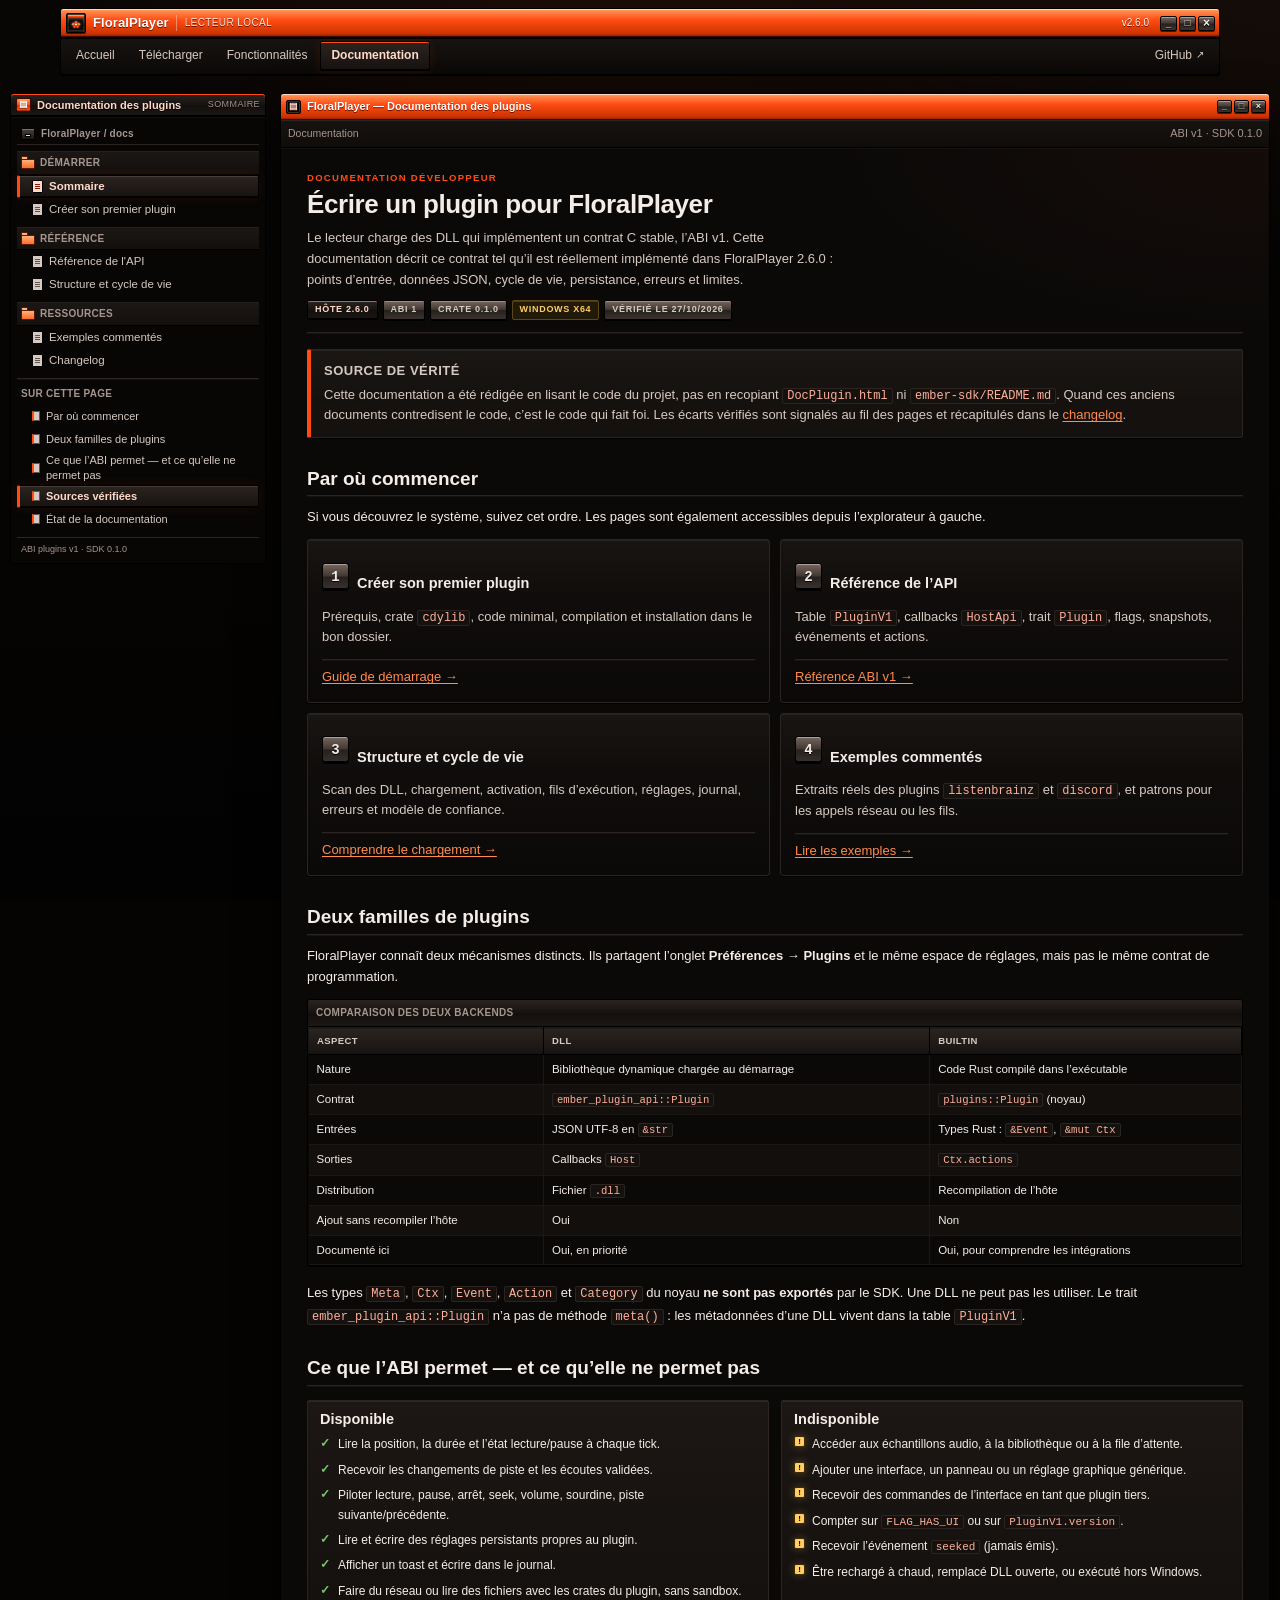
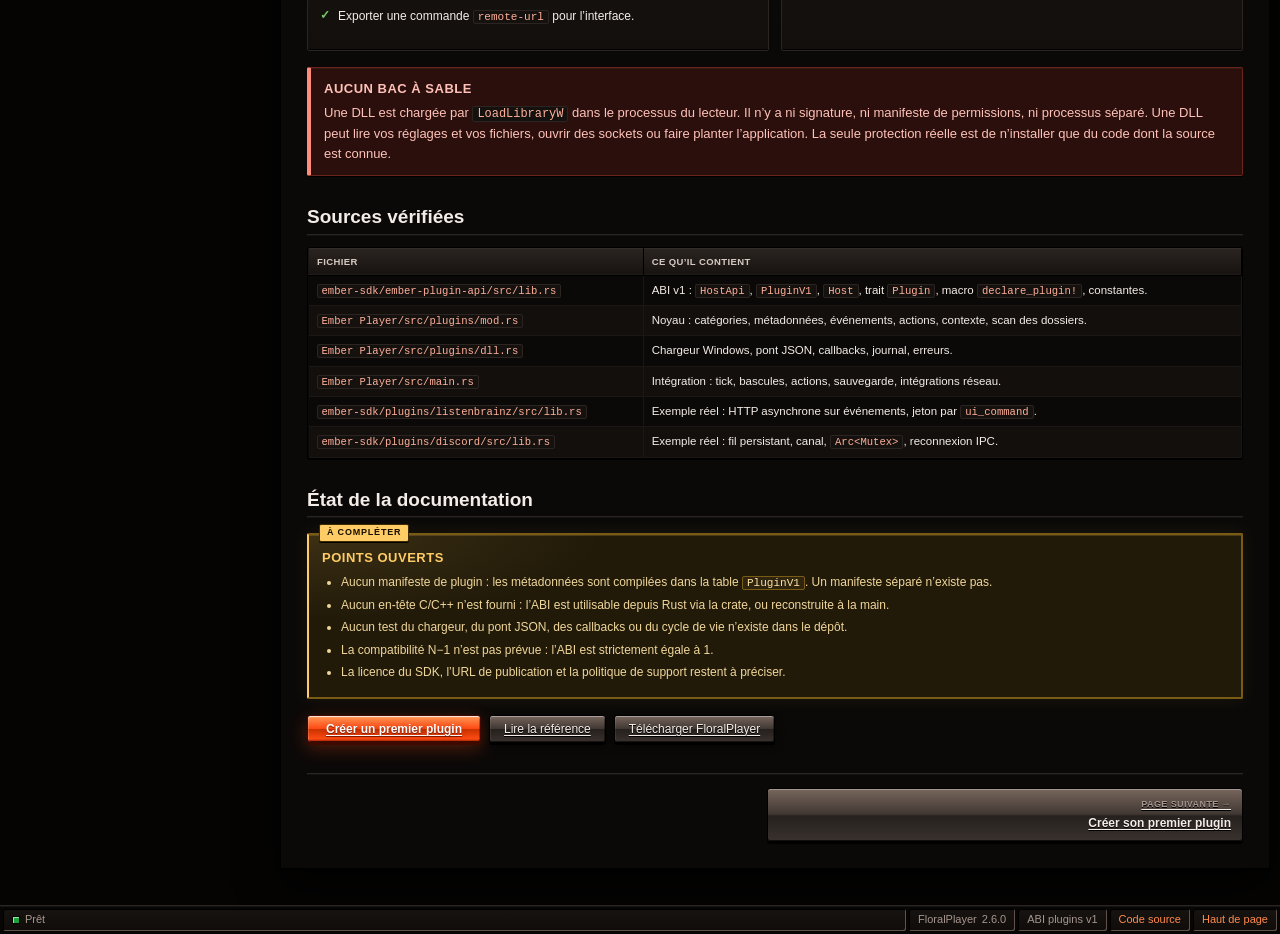
==== docs/index.html @ 8600c330 "Refonte sombre du site aux couleurs de FloralPlayer" ====
<!doctype html>
<html lang="fr">
<head>
  <meta charset="utf-8">
  <meta name="viewport" content="width=device-width, initial-scale=1">
  <title>Documentation des plugins — FloralPlayer</title>
  <meta name="description" content="Documentation du système de plugins DLL de FloralPlayer 2.6.0 : ABI v1, cycle de vie, API, installation et limites réelles.">
  <link rel="icon" href="../assets/logo.svg" type="image/svg+xml">
  <link rel="stylesheet" href="../css/style.css">
  <script src="../js/config.js" defer></script>
  <script src="../js/layout.js" defer></script>
  <script src="../js/docs.js" defer></script>
</head>
<body data-page="docs" data-doc="index">
  <a class="skip-link" href="#main">Aller au contenu</a>
  <div id="site-header"></div>

  <main id="main" class="wrap wrap--docs">
    <div class="docs-layout">
      <aside class="docs-sidebar" data-docs-sidebar>
        <noscript>
          <div class="panel">
            <h3>Sommaire</h3>
            <ul>
              <li><a href="index.html">Sommaire</a></li>
              <li><a href="getting-started.html">Créer son premier plugin</a></li>
              <li><a href="plugin-api.html">Référence de l’API</a></li>
              <li><a href="plugin-structure.html">Structure et cycle de vie</a></li>
              <li><a href="examples.html">Exemples commentés</a></li>
              <li><a href="changelog.html">Changelog</a></li>
            </ul>
          </div>
        </noscript>
      </aside>

      <article class="doc-window">
        <div class="doc-titlebar">
          <span class="doc-titlebar__icon" aria-hidden="true">▤</span>
          <span class="doc-titlebar__text">FloralPlayer — Documentation des plugins</span>
          <span class="window__titlebar-controls" aria-hidden="true"><span>_</span><span>□</span><span>×</span></span>
        </div>
        <div class="doc-toolbar">
          <nav class="breadcrumb" data-doc-breadcrumb aria-label="Fil d’Ariane"></nav>
          <span class="small muted doc-toolbar__note">ABI v1 · SDK 0.1.0</span>
        </div>

        <div class="doc-content">
          <span class="doc-kicker">Documentation développeur</span>
          <h1 class="doc-title">Écrire un plugin pour FloralPlayer</h1>
          <p class="doc-lede">
            Le lecteur charge des DLL qui implémentent un contrat C stable, l’ABI v1.
            Cette documentation décrit ce contrat tel qu’il est réellement implémenté dans
            FloralPlayer <span data-version>2.6.0</span> : points d’entrée, données JSON,
            cycle de vie, persistance, erreurs et limites.
          </p>

          <div class="doc-meta">
            <span class="badge badge--blue">Hôte 2.6.0</span>
            <span class="badge">ABI 1</span>
            <span class="badge">Crate 0.1.0</span>
            <span class="badge badge--warn">Windows x64</span>
            <span class="badge">Vérifié le 27/10/2026</span>
          </div>

          <div class="callout">
            <p class="callout__title">Source de vérité</p>
            <p>
              Cette documentation a été rédigée en lisant le code du projet, pas en recopiant
              <code>DocPlugin.html</code> ni <code>ember-sdk/README.md</code>. Quand ces anciens
              documents contredisent le code, c’est le code qui fait foi.
              Les écarts vérifiés sont signalés au fil des pages et récapitulés dans le
              <a href="changelog.html">changelog</a>.
            </p>
          </div>

          <h2 id="parcours">Par où commencer</h2>
          <p>
            Si vous découvrez le système, suivez cet ordre. Les pages sont également accessibles
            depuis l’explorateur à gauche.
          </p>

          <div class="card-grid card-grid--two">
            <article class="card">
              <div class="card__head"><span class="icon-tile" aria-hidden="true">1</span><h3>Créer son premier plugin</h3></div>
              <p>Prérequis, crate <code>cdylib</code>, code minimal, compilation et installation dans le bon dossier.</p>
              <p class="card__foot"><a href="getting-started.html">Guide de démarrage →</a></p>
            </article>
            <article class="card">
              <div class="card__head"><span class="icon-tile" aria-hidden="true">2</span><h3>Référence de l’API</h3></div>
              <p>Table <code>PluginV1</code>, callbacks <code>HostApi</code>, trait <code>Plugin</code>, flags, snapshots, événements et actions.</p>
              <p class="card__foot"><a href="plugin-api.html">Référence ABI v1 →</a></p>
            </article>
            <article class="card">
              <div class="card__head"><span class="icon-tile" aria-hidden="true">3</span><h3>Structure et cycle de vie</h3></div>
              <p>Scan des DLL, chargement, activation, fils d’exécution, réglages, journal, erreurs et modèle de confiance.</p>
              <p class="card__foot"><a href="plugin-structure.html">Comprendre le chargement →</a></p>
            </article>
            <article class="card">
              <div class="card__head"><span class="icon-tile" aria-hidden="true">4</span><h3>Exemples commentés</h3></div>
              <p>Extraits réels des plugins <code>listenbrainz</code> et <code>discord</code>, et patrons pour les appels réseau ou les fils.</p>
              <p class="card__foot"><a href="examples.html">Lire les exemples →</a></p>
            </article>
          </div>

          <h2 id="familles">Deux familles de plugins</h2>
          <p>
            FloralPlayer connaît deux mécanismes distincts. Ils partagent l’onglet
            <strong>Préférences → Plugins</strong> et le même espace de réglages, mais pas le même
            contrat de programmation.
          </p>

          <div class="table-wrap">
            <table>
              <caption>Comparaison des deux backends</caption>
              <thead>
                <tr><th scope="col">Aspect</th><th scope="col">DLL</th><th scope="col">Builtin</th></tr>
              </thead>
              <tbody>
                <tr><td>Nature</td><td>Bibliothèque dynamique chargée au démarrage</td><td>Code Rust compilé dans l’exécutable</td></tr>
                <tr><td>Contrat</td><td><code>ember_plugin_api::Plugin</code></td><td><code>plugins::Plugin</code> (noyau)</td></tr>
                <tr><td>Entrées</td><td>JSON UTF-8 en <code>&amp;str</code></td><td>Types Rust : <code>&amp;Event</code>, <code>&amp;mut Ctx</code></td></tr>
                <tr><td>Sorties</td><td>Callbacks <code>Host</code></td><td><code>Ctx.actions</code></td></tr>
                <tr><td>Distribution</td><td>Fichier <code>.dll</code></td><td>Recompilation de l’hôte</td></tr>
                <tr><td>Ajout sans recompiler l’hôte</td><td>Oui</td><td>Non</td></tr>
                <tr><td>Documenté ici</td><td>Oui, en priorité</td><td>Oui, pour comprendre les intégrations</td></tr>
              </tbody>
            </table>
          </div>

          <p>
            Les types <code>Meta</code>, <code>Ctx</code>, <code>Event</code>, <code>Action</code> et
            <code>Category</code> du noyau <strong>ne sont pas exportés</strong> par le SDK. Une DLL
            ne peut pas les utiliser. Le trait <code>ember_plugin_api::Plugin</code> n’a pas de
            méthode <code>meta()</code> : les métadonnées d’une DLL vivent dans la table
            <code>PluginV1</code>.
          </p>

          <h2 id="capacites">Ce que l’ABI permet — et ce qu’elle ne permet pas</h2>
          <div class="split">
            <div class="note-box">
              <h3>Disponible</h3>
              <ul class="tick-list">
                <li>Lire la position, la durée et l’état lecture/pause à chaque tick.</li>
                <li>Recevoir les changements de piste et les écoutes validées.</li>
                <li>Piloter lecture, pause, arrêt, seek, volume, sourdine, piste suivante/précédente.</li>
                <li>Lire et écrire des réglages persistants propres au plugin.</li>
                <li>Afficher un toast et écrire dans le journal.</li>
                <li>Faire du réseau ou lire des fichiers avec les crates du plugin, sans sandbox.</li>
                <li>Exporter une commande <code>remote-url</code> pour l’interface.</li>
              </ul>
            </div>
            <div class="note-box">
              <h3>Indisponible</h3>
              <ul class="warn-list">
                <li>Accéder aux échantillons audio, à la bibliothèque ou à la file d’attente.</li>
                <li>Ajouter une interface, un panneau ou un réglage graphique générique.</li>
                <li>Recevoir des commandes de l’interface en tant que plugin tiers.</li>
                <li>Compter sur <code>FLAG_HAS_UI</code> ou sur <code>PluginV1.version</code>.</li>
                <li>Recevoir l’événement <code>seeked</code> (jamais émis).</li>
                <li>Être rechargé à chaud, remplacé DLL ouverte, ou exécuté hors Windows.</li>
              </ul>
            </div>
          </div>

          <div class="callout callout--danger">
            <p class="callout__title">Aucun bac à sable</p>
            <p>
              Une DLL est chargée par <code>LoadLibraryW</code> dans le processus du lecteur.
              Il n’y a ni signature, ni manifeste de permissions, ni processus séparé. Une DLL
              peut lire vos réglages et vos fichiers, ouvrir des sockets ou faire planter
              l’application. La seule protection réelle est de n’installer que du code dont la
              source est connue.
            </p>
          </div>

          <h2 id="sources">Sources vérifiées</h2>
          <div class="table-wrap">
            <table>
              <thead>
                <tr><th scope="col">Fichier</th><th scope="col">Ce qu’il contient</th></tr>
              </thead>
              <tbody>
                <tr><td><code>ember-sdk/ember-plugin-api/src/lib.rs</code></td><td>ABI v1 : <code>HostApi</code>, <code>PluginV1</code>, <code>Host</code>, trait <code>Plugin</code>, macro <code>declare_plugin!</code>, constantes.</td></tr>
                <tr><td><code>Ember Player/src/plugins/mod.rs</code></td><td>Noyau : catégories, métadonnées, événements, actions, contexte, scan des dossiers.</td></tr>
                <tr><td><code>Ember Player/src/plugins/dll.rs</code></td><td>Chargeur Windows, pont JSON, callbacks, journal, erreurs.</td></tr>
                <tr><td><code>Ember Player/src/main.rs</code></td><td>Intégration : tick, bascules, actions, sauvegarde, intégrations réseau.</td></tr>
                <tr><td><code>ember-sdk/plugins/listenbrainz/src/lib.rs</code></td><td>Exemple réel : HTTP asynchrone sur événements, jeton par <code>ui_command</code>.</td></tr>
                <tr><td><code>ember-sdk/plugins/discord/src/lib.rs</code></td><td>Exemple réel : fil persistant, canal, <code>Arc&lt;Mutex&gt;</code>, reconnexion IPC.</td></tr>
              </tbody>
            </table>
          </div>

          <h2 id="etat">État de la documentation</h2>
          <div class="callout callout--todo">
            <p class="callout__title">Points ouverts</p>
            <ul>
              <li>Aucun manifeste de plugin : les métadonnées sont compilées dans la table <code>PluginV1</code>. Un manifeste séparé n’existe pas.</li>
              <li>Aucun en-tête C/C++ n’est fourni : l’ABI est utilisable depuis Rust via la crate, ou reconstruite à la main.</li>
              <li>Aucun test du chargeur, du pont JSON, des callbacks ou du cycle de vie n’existe dans le dépôt.</li>
              <li>La compatibilité N−1 n’est pas prévue : l’ABI est strictement égale à 1.</li>
              <li>La licence du SDK, l’URL de publication et la politique de support restent à préciser.</li>
            </ul>
          </div>

          <div class="button-row">
            <a class="button button--primary" href="getting-started.html">Créer un premier plugin</a>
            <a class="button" href="plugin-api.html">Lire la référence</a>
            <a class="button" href="../download.html">Télécharger FloralPlayer</a>
          </div>

          <nav class="doc-pager" data-doc-pager aria-label="Pages de documentation"></nav>
        </div>
      </article>
    </div>
  </main>

  <div id="site-footer"></div>
</body>
</html>
---- css/style.css ----
/* ==========================================================================
   FloralPlayer — feuille de style unique
   Direction : interface FloralPlayer. Fond noir chaud, accent orange, biseaux
   et dégradés lumineux inspirés des boutons en relief de l’application.
   Aucune police, image ou librairie externe. Tout est centralisé ci-dessous.
   ========================================================================== */

/* --------------------------------------------------------------------------
   1. Variables
   -------------------------------------------------------------------------- */

:root {
  /* Surfaces : noir chaud, du plus profond au plus élevé */
  --bg: #050403;
  --face: #0f0c0a;
  --face-light: #1c1714;
  --face-dark: #070605;
  --paper: #0b0908;
  --paper-alt: #120f0d;
  --surface-hi: #2b2421;

  /* Texte */
  --ink: #f4ece7;
  --ink-soft: #d6c9c1;
  --ink-muted: #a6968e;
  --white: #ffffff;
  --shadow: #000000;
  --dark: #000000;
  --black: #000000;

  /* Lumière et arêtes */
  --edge-hi: #5f524b;
  --edge-hi-strong: #b4a7a0;
  --edge-lo: #000000;

  /* Accent orange de l’application */
  --title: #ff4b14;
  --title-mid: #cb3300;
  --title-light: #ffd9c9;
  --title-text: #ffffff;
  --link: #ff8b4d;
  --link-visited: #ffb09a;
  --link-hover: #ffd9c9;
  --accent: #ff4b14;
  --accent-soft: #2a0e07;
  --ok: #7ac86a;
  --ok-soft: #101d0c;
  --warn: #ffcc66;
  --warn-soft: #211a09;
  --danger: #ff8b7a;
  --danger-soft: #2a0f0c;
  --info-soft: #15110f;
  --code-bg: #050403;
  --code-ink: #f4ece7;

  /* Dégradés : métal sombre et orange lumineux */
  --metal: linear-gradient(180deg, #77665d 0%, #413833 48%, #26211e 52%, #39312d 100%);
  --metal-hi: linear-gradient(180deg, #8c7a70 0%, #4c413c 48%, #2f2825 52%, #453a34 100%);
  --metal-pressed: linear-gradient(180deg, #1c1714 0%, #2b2421 100%);
  --metal-head: linear-gradient(180deg, #2b2421 0%, #171310 48%, #120f0d 52%, #1c1714 100%);
  --orange: linear-gradient(180deg, #ffb17a 0%, #ff8b4d 8%, #ff4b14 48%, #cb3300 52%, #ff4b14 88%, #821a00 100%);
  --orange-hi: linear-gradient(180deg, #ffc49a 0%, #ffa06b 8%, #ff5c27 48%, #e13b00 52%, #ff5c27 88%, #9a2000 100%);
  --orange-pressed: linear-gradient(180deg, #821a00 0%, #cb3300 45%, #ff4b14 100%);
  --title-gloss: linear-gradient(180deg, #ffb17a 0%, #ff8b4d 7%, #ff4b14 40%, #cb3300 88%, #aa2800 93%, #821a00 100%);

  /* Biseaux : arête claire en haut, noir en bas */
  --bevel-out:
    inset -1px -1px 0 var(--edge-lo),
    inset 1px 1px 0 var(--edge-hi),
    inset -2px -2px 0 var(--edge-lo),
    inset 2px 2px 0 var(--surface-hi);
  --bevel-in:
    inset 1px 1px 0 var(--edge-lo),
    inset 2px 2px 0 #050403,
    inset -1px -1px 0 var(--edge-hi),
    inset -2px -2px 0 var(--surface-hi);
  --bevel-thin-out:
    inset -1px -1px 0 var(--edge-lo),
    inset 1px 1px 0 var(--edge-hi);
  --bevel-thin-in:
    inset -1px -1px 0 var(--edge-hi),
    inset 1px 1px 0 var(--edge-lo);
  --bevel-pressed:
    inset 1px 1px 0 var(--edge-lo),
    inset 2px 2px 0 #050403,
    inset -1px -1px 0 var(--edge-hi),
    inset -2px -2px 0 var(--surface-hi);
  --window-shadow:
    0 2px 0 #000000,
    0 18px 42px rgba(0, 0, 0, 0.72);
  --focus: 1px dotted var(--link);
  --radius: 3px;

  /* Typographie système uniquement */
  --font-ui: Tahoma, "Segoe UI", "MS Sans Serif", Verdana, Arial, sans-serif;
  --font-mono: "Lucida Console", "Courier New", Consolas, monospace;

  /* Rythme */
  --page-max: 1180px;
  --gap: 14px;
}

/* --------------------------------------------------------------------------
   2. Base
   -------------------------------------------------------------------------- */

*,
*::before,
*::after {
  box-sizing: border-box;
  border-radius: 0;
}

html {
  background: var(--bg);
  scroll-behavior: smooth;
}

body {
  margin: 0;
  min-height: 100vh;
  display: flex;
  flex-direction: column;
  background-color: var(--bg);
  background-image:
    radial-gradient(900px 420px at 50% -120px, rgba(255, 75, 20, 0.13), transparent 72%),
    radial-gradient(700px 360px at 100% 0%, rgba(255, 139, 77, 0.05), transparent 70%),
    linear-gradient(180deg, #080605 0%, #050403 58%, #030202 100%);
  background-attachment: fixed;
  color: var(--ink);
  font-family: var(--font-ui);
  font-size: 13px;
  line-height: 1.55;
  -webkit-font-smoothing: antialiased;
  text-rendering: optimizeLegibility;
}

main {
  flex: 1 0 auto;
  width: 100%;
}

h1, h2, h3, h4, h5, h6 {
  margin: 0 0 10px;
  line-height: 1.2;
  font-weight: 700;
  color: var(--ink);
}

h1 { font-size: 28px; }
h2 { font-size: 20px; }
h3 { font-size: 15px; }
h4 { font-size: 13px; }

p { margin: 0 0 12px; }
p:last-child { margin-bottom: 0; }

ul, ol { margin: 0 0 12px; padding-left: 22px; }
li { margin: 4px 0; }

a {
  color: var(--link);
  text-decoration: underline;
  text-underline-offset: 2px;
}

a:visited { color: var(--link-visited); }

a:hover { color: var(--link-hover); }

a:focus-visible,
button:focus-visible,
summary:focus-visible {
  outline: var(--focus);
  outline-offset: 2px;
}

img, svg { max-width: 100%; }
img { height: auto; }

hr {
  height: 2px;
  margin: 22px 0;
  border: 0;
  border-top: 1px solid var(--edge-hi);
  border-bottom: 1px solid var(--edge-lo);
  background: none;
}

code, kbd, samp, pre {
  font-family: var(--font-mono);
}

code {
  padding: 0 4px;
  background: #15110f;
  border: 1px solid var(--surface-hi);
  border-radius: 2px;
  color: #ffb09a;
  font-size: 0.92em;
  white-space: break-spaces;
}

kbd {
  display: inline-block;
  padding: 1px 5px;
  background: var(--metal);
  border: 1px solid var(--edge-lo);
  border-radius: 2px;
  box-shadow:
    inset 0 1px 0 rgba(255, 255, 255, 0.3),
    0 1px 0 #000000;
  color: var(--ink);
  font-size: 11px;
  line-height: 1.4;
  white-space: nowrap;
}

::selection {
  background: var(--accent);
  color: #180702;
}

/* Barres de défilement rétro, version sombre */
* {
  scrollbar-color: #4c413c #090807;
  scrollbar-width: auto;
}

::-webkit-scrollbar {
  width: 16px;
  height: 16px;
  background: #090807;
}

::-webkit-scrollbar-track {
  background:
    repeating-linear-gradient(45deg, #0b0908 0 2px, #14110f 2px 4px);
  border-left: 1px solid #1c1714;
  border-top: 1px solid #1c1714;
}

::-webkit-scrollbar-thumb {
  background: linear-gradient(180deg, #77665d 0%, #413833 48%, #26211e 52%, #39312d 100%);
  border: 1px solid #000000;
  border-radius: 2px;
  box-shadow:
    inset 0 1px 0 rgba(255, 255, 255, 0.28),
    inset 0 -1px 0 #000000;
}

::-webkit-scrollbar-thumb:hover {
  background: linear-gradient(180deg, #8c7a70 0%, #4c413c 48%, #2f2825 52%, #453a34 100%);
}

::-webkit-scrollbar-thumb:active {
  background: linear-gradient(180deg, #1c1714 0%, #2b2421 100%);
}

::-webkit-scrollbar-button:single-button {
  display: block;
  width: 16px;
  height: 16px;
  background: linear-gradient(180deg, #39312d 0%, #1c1714 100%);
  border: 1px solid #000000;
  box-shadow: inset 0 1px 0 rgba(255, 255, 255, 0.2);
}

::-webkit-scrollbar-corner { background: #070605; }

/* Accessibilité */
.visually-hidden {
  position: absolute !important;
  width: 1px;
  height: 1px;
  margin: -1px;
  padding: 0;
  overflow: hidden;
  clip: rect(0 0 0 0);
  white-space: nowrap;
  border: 0;
}

.skip-link {
  position: absolute;
  z-index: 100;
  top: 4px;
  left: 4px;
  padding: 5px 10px;
  background: var(--metal);
  border: 1px solid var(--edge-lo);
  border-radius: var(--radius);
  box-shadow:
    inset 0 1px 0 rgba(255, 255, 255, 0.35),
    0 2px 0 #000000;
  color: var(--ink);
  font-weight: 700;
  text-decoration: none;
  transform: translateY(-200%);
}

.skip-link:focus { transform: translateY(0); }

/* --------------------------------------------------------------------------
   3. Chrome : barre de titre, menu, barre d'état
   -------------------------------------------------------------------------- */

.masthead {
  width: 100%;
  max-width: var(--page-max);
  margin: 0 auto;
  padding: 8px 10px 0;
}

.titlebar {
  position: relative;
  display: flex;
  align-items: center;
  gap: 4px;
  min-height: 30px;
  padding: 3px 4px 3px 5px;
  background: var(--title-gloss);
  color: var(--title-text);
  border: 1px solid #000000;
  border-radius: var(--radius) var(--radius) 0 0;
  box-shadow:
    inset 0 1px 0 rgba(255, 255, 255, 0.55),
    inset 0 -1px 0 #3e0a00,
    0 1px 0 #000000;
  text-shadow: 0 1px 0 rgba(62, 10, 0, 0.75);
  user-select: none;
}

.titlebar__brand {
  display: inline-flex;
  align-items: center;
  gap: 7px;
  min-width: 0;
  color: var(--white);
  text-decoration: none;
  font-weight: 700;
  font-size: 13px;
  letter-spacing: 0.1px;
}

.titlebar__brand:hover { color: #ffffff; text-decoration: none; }
.titlebar__brand:visited { color: #ffffff; }

.titlebar__logo {
  display: block;
  width: 20px;
  height: 20px;
  border: 1px solid #000000;
  border-radius: 2px;
  background: #050403;
  box-shadow:
    inset 0 0 0 1px rgba(255, 217, 201, 0.25),
    0 1px 0 rgba(62, 10, 0, 0.9);
  image-rendering: pixelated;
}

.titlebar__name { white-space: nowrap; }

.titlebar__tag {
  padding-left: 8px;
  border-left: 1px solid rgba(255, 255, 255, 0.35);
  color: #ffe3d6;
  font-size: 10px;
  font-weight: 400;
  letter-spacing: 0.4px;
  text-transform: uppercase;
  white-space: nowrap;
}

.titlebar__version {
  margin-left: auto;
  padding: 0 7px;
  color: #fff3ec;
  font-size: 10px;
  white-space: nowrap;
}

.titlebar__controls {
  display: inline-flex;
  gap: 2px;
  flex: 0 0 auto;
}

.titlebar__control {
  display: inline-flex;
  align-items: center;
  justify-content: center;
  width: 17px;
  height: 15px;
  background: var(--metal);
  border: 1px solid #000000;
  border-radius: 2px;
  box-shadow:
    inset 0 1px 0 rgba(255, 255, 255, 0.38),
    0 1px 0 rgba(62, 10, 0, 0.85);
  color: var(--ink);
  font-family: var(--font-ui);
  font-size: 10px;
  font-weight: 700;
  line-height: 1;
  text-shadow: 0 1px 0 #000000;
  cursor: default;
}

.titlebar__control--close { font-size: 12px; }

.menubar {
  display: flex;
  align-items: stretch;
  gap: 2px;
  padding: 3px 4px;
  overflow-x: auto;
  background: linear-gradient(180deg, #171310 0%, #0b0908 100%);
  border: 1px solid #000000;
  border-top: 0;
  border-radius: 0 0 var(--radius) var(--radius);
  box-shadow:
    inset 0 1px 0 rgba(255, 255, 255, 0.08),
    0 1px 0 #000000;
  scrollbar-width: none;
}

.menubar::-webkit-scrollbar { display: none; }

.menubar__link {
  display: inline-flex;
  align-items: center;
  padding: 4px 10px 5px;
  border: 1px solid transparent;
  border-radius: 2px;
  color: var(--ink-soft);
  font-size: 12px;
  white-space: nowrap;
  text-decoration: none;
}

.menubar__link:visited { color: var(--ink-soft); }

.menubar__link:hover,
.menubar__link:focus-visible {
  background: linear-gradient(180deg, #2b2421 0%, #171310 100%);
  border-color: #000000;
  box-shadow:
    inset 0 1px 0 rgba(255, 255, 255, 0.24),
    0 0 12px rgba(255, 75, 20, 0.14);
  color: var(--white);
  text-decoration: none;
}

.menubar__link.is-current {
  background: linear-gradient(180deg, #2b2421 0%, #171310 100%);
  border-color: #000000;
  box-shadow:
    inset 0 1px 0 var(--accent),
    inset 0 -1px 0 #000000,
    0 0 12px rgba(255, 75, 20, 0.12);
  color: var(--title-light);
  font-weight: 700;
}

.menubar__spacer { flex: 1 1 auto; }

.menubar__link--external { margin-left: 8px; }

.external-mark {
  display: inline-block;
  margin-left: 4px;
  font-size: 10px;
  line-height: 1;
}

.statusbar {
  display: flex;
  flex-wrap: wrap;
  width: 100%;
  margin-top: 26px;
  padding: 3px;
  gap: 3px;
  background: #070605;
  border-top: 1px solid #2b2421;
  box-shadow: inset 0 1px 0 rgba(255, 255, 255, 0.05);
  font-size: 11px;
}

.statusbar__cell {
  display: inline-flex;
  align-items: center;
  gap: 5px;
  min-height: 20px;
  padding: 2px 9px;
  background: linear-gradient(180deg, #171310 0%, #0f0c0a 100%);
  border-radius: 2px;
  box-shadow:
    inset 1px 1px 0 #000000,
    inset -1px -1px 0 var(--edge-hi);
  color: var(--ink-muted);
  white-space: nowrap;
}

.statusbar__cell--grow { flex: 1 1 160px; }

.statusbar__led {
  display: inline-block;
  width: 8px;
  height: 8px;
  background: #19a33a;
  border: 1px solid #000000;
  box-shadow: inset 1px 1px 0 #8fe6a4;
}

.statusbar__link { color: var(--link); text-decoration: none; }
.statusbar__link:visited { color: var(--link); }
.statusbar__link:hover { color: var(--link-hover); text-decoration: underline; }

/* --------------------------------------------------------------------------
   4. Gabarit de page
   -------------------------------------------------------------------------- */

.wrap {
  width: 100%;
  max-width: var(--page-max);
  margin: 0 auto;
  padding: 16px 10px 10px;
}

.wrap--narrow { max-width: 880px; }
.wrap--docs { max-width: 1280px; }

.section { margin-top: 26px; }

.section-head {
  display: flex;
  align-items: flex-end;
  justify-content: space-between;
  gap: 16px;
  margin-bottom: 12px;
  padding-bottom: 6px;
  border-bottom: 1px solid #2b2421;
  box-shadow: 0 1px 0 rgba(255, 255, 255, 0.05);
}

.section-head h2 { margin: 0; }

.section-head__link {
  padding-bottom: 2px;
  font-size: 11px;
  white-space: nowrap;
}

.eyebrow {
  display: block;
  margin: 0 0 6px;
  color: var(--ink-muted);
  font-size: 10px;
  font-weight: 700;
  letter-spacing: 1.4px;
  line-height: 1.3;
  text-transform: uppercase;
}

.lede {
  max-width: 68ch;
  color: var(--ink-soft);
  font-size: 14px;
  line-height: 1.6;
}

.muted { color: var(--ink-muted); }
.small { font-size: 11px; }
.mono { font-family: var(--font-mono); }
.nowrap { white-space: nowrap; }

/* Utilitaires de mise en page : évitent les attributs style="" dans le HTML. */
.m-0 { margin: 0 !important; }
.mt-0 { margin-top: 0 !important; }
.mb-0 { margin-bottom: 0 !important; }
.mt-xs { margin-top: 8px !important; }
.mt-sm { margin-top: 12px !important; }
.ml-auto { margin-left: auto !important; }
.h2-compact { font-size: 15px; margin-bottom: 8px; }
.doc-toolbar__note { margin-left: auto; }

/* --------------------------------------------------------------------------
   5. Fenêtres et panneaux
   -------------------------------------------------------------------------- */

.window {
  background: linear-gradient(180deg, #14110f 0%, #0b0908 100%);
  border: 1px solid #000000;
  border-radius: var(--radius);
  box-shadow:
    inset 0 1px 0 rgba(255, 255, 255, 0.08),
    var(--window-shadow);
}

.window__titlebar {
  display: flex;
  align-items: center;
  gap: 6px;
  min-height: 26px;
  padding: 2px 3px 2px 5px;
  background: var(--title-gloss);
  color: var(--white);
  border-bottom: 1px solid #000000;
  border-radius: var(--radius) var(--radius) 0 0;
  box-shadow:
    inset 0 1px 0 rgba(255, 255, 255, 0.55),
    inset 0 -1px 0 #3e0a00;
  font-size: 11px;
  font-weight: 700;
  letter-spacing: 0.2px;
  text-shadow: 0 1px 0 rgba(62, 10, 0, 0.75);
}

.window__titlebar-text {
  overflow: hidden;
  text-overflow: ellipsis;
  white-space: nowrap;
}

.window__titlebar-controls {
  display: inline-flex;
  gap: 2px;
  margin-left: auto;
  flex: 0 0 auto;
}

.window__titlebar-controls span {
  width: 15px;
  height: 13px;
  background: var(--metal);
  border: 1px solid #000000;
  border-radius: 2px;
  box-shadow:
    inset 0 1px 0 rgba(255, 255, 255, 0.38),
    0 1px 0 rgba(62, 10, 0, 0.85);
  color: var(--ink);
  font-size: 9px;
  font-weight: 700;
  line-height: 10px;
  text-shadow: 0 1px 0 #000000;
  text-align: center;
}

.window__body {
  padding: 18px;
  background: linear-gradient(180deg, #0f0c0a 0%, #0b0908 100%);
}

.window__body--paper {
  background: var(--paper);
  box-shadow: var(--bevel-in);
}

.panel {
  background: linear-gradient(180deg, #171310 0%, #0f0c0a 100%);
  border: 1px solid #000000;
  border-radius: var(--radius);
  box-shadow:
    inset 0 1px 0 rgba(255, 255, 255, 0.07),
    0 1px 0 #000000;
  padding: 14px;
}

.panel--paper {
  background: var(--paper);
  box-shadow: var(--bevel-in);
}

.panel__title {
  margin: 0 0 8px;
  padding-bottom: 4px;
  border-bottom: 1px solid #2b2421;
  box-shadow: 0 1px 0 rgba(255, 255, 255, 0.04);
  font-size: 12px;
  font-weight: 700;
  letter-spacing: 0.2px;
}

.groupbox {
  margin: 18px 0;
  padding: 14px;
  background: linear-gradient(180deg, #120f0d 0%, #0b0908 100%);
  border: 1px solid #2b2421;
  border-radius: var(--radius);
  box-shadow:
    inset 0 1px 0 rgba(255, 255, 255, 0.07),
    0 1px 0 #000000;
}

.groupbox > h2,
.groupbox > h3 { margin-top: 0; }

/* --------------------------------------------------------------------------
   6. Boutons, badges, liens d'action
   -------------------------------------------------------------------------- */

.button {
  position: relative;
  display: inline-flex;
  align-items: center;
  justify-content: center;
  gap: 7px;
  min-height: 28px;
  padding: 5px 14px;
  border: 1px solid #000000;
  border-radius: var(--radius);
  background: var(--metal);
  box-shadow:
    inset 0 1px 0 rgba(255, 255, 255, 0.38),
    inset 1px 0 0 rgba(255, 255, 255, 0.08),
    inset -1px 0 0 rgba(0, 0, 0, 0.38),
    inset 0 -1px 0 rgba(0, 0, 0, 0.6),
    0 2px 0 #000000,
    0 4px 8px rgba(0, 0, 0, 0.45);
  color: var(--ink);
  font-family: var(--font-ui);
  font-size: 12px;
  line-height: 1.2;
  text-align: center;
  text-decoration: none;
  text-shadow: 0 1px 0 #000000;
  cursor: pointer;
  user-select: none;
  transition: background 120ms ease, border-color 120ms ease, box-shadow 120ms ease, transform 80ms ease;
}

.button:visited { color: var(--ink); }

.button:hover {
  background: var(--metal-hi);
  border-color: var(--accent);
  color: var(--white);
  text-decoration: none;
  box-shadow:
    inset 0 1px 0 rgba(255, 255, 255, 0.48),
    inset 1px 0 0 rgba(255, 255, 255, 0.1),
    inset -1px 0 0 rgba(0, 0, 0, 0.38),
    inset 0 -1px 0 rgba(0, 0, 0, 0.6),
    0 2px 0 #000000,
    0 0 16px rgba(255, 75, 20, 0.22);
}

.button:active {
  background: var(--metal-pressed);
  box-shadow:
    inset 1px 1px 0 #000000,
    inset 0 2px 4px rgba(0, 0, 0, 0.65),
    inset -1px -1px 0 var(--edge-hi);
  transform: translateY(1px);
}

.button--primary {
  padding: 6px 18px;
  background: var(--orange);
  border-color: #3e0a00;
  color: var(--white);
  font-weight: 700;
  text-shadow: 0 1px 0 #821a00, 0 0 8px rgba(0, 0, 0, 0.22);
  box-shadow:
    inset 0 1px 0 rgba(255, 255, 255, 0.68),
    inset 1px 0 0 rgba(255, 255, 255, 0.18),
    inset -1px 0 0 rgba(0, 0, 0, 0.3),
    inset 0 -1px 0 #3e0a00,
    0 2px 0 #3e0a00,
    0 5px 18px rgba(255, 75, 20, 0.3);
}

.button--primary:visited { color: var(--white); }

.button--primary:hover {
  background: var(--orange-hi);
  border-color: #ff8b4d;
  color: var(--white);
  box-shadow:
    inset 0 1px 0 rgba(255, 255, 255, 0.78),
    inset 1px 0 0 rgba(255, 255, 255, 0.22),
    inset -1px 0 0 rgba(0, 0, 0, 0.3),
    inset 0 -1px 0 #3e0a00,
    0 2px 0 #3e0a00,
    0 0 24px rgba(255, 75, 20, 0.42);
}

.button--primary:active {
  background: var(--orange-pressed);
  box-shadow:
    inset 0 2px 5px rgba(62, 10, 0, 0.72),
    inset 1px 1px 0 #3e0a00,
    inset -1px -1px 0 #ff8b4d,
    0 1px 0 #3e0a00;
  transform: translateY(1px);
}

.button--large {
  min-height: 42px;
  padding: 10px 24px;
  font-size: 15px;
}

.button--small {
  min-height: 24px;
  padding: 3px 9px;
  font-size: 11px;
}

.button--ghost {
  background: transparent;
  border-color: transparent;
  box-shadow: none;
  color: var(--link);
  text-decoration: underline;
  text-shadow: none;
}

.button--ghost:hover {
  background: #1c1714;
  border-color: #2b2421;
  color: var(--link-hover);
  box-shadow: inset 0 1px 0 rgba(255, 255, 255, 0.08);
  text-decoration: none;
}

.button-row {
  display: flex;
  flex-wrap: wrap;
  align-items: center;
  gap: 8px;
  margin: 14px 0;
}

.button-row--center { justify-content: center; }

.button__icon {
  display: inline-block;
  font-family: var(--font-mono);
  font-size: 14px;
  line-height: 1;
}

.button__sub {
  display: block;
  margin-top: 2px;
  font-size: 10px;
  font-weight: 400;
  letter-spacing: 0.4px;
  opacity: 0.85;
}

.badge {
  display: inline-flex;
  align-items: center;
  gap: 4px;
  padding: 2px 7px;
  background: var(--metal);
  border: 1px solid #000000;
  border-radius: 2px;
  box-shadow:
    inset 0 1px 0 rgba(255, 255, 255, 0.28),
    0 1px 0 #000000;
  color: var(--ink-soft);
  font-size: 9px;
  font-weight: 700;
  letter-spacing: 0.7px;
  line-height: 1.5;
  text-transform: uppercase;
  white-space: nowrap;
}

.badge--blue {
  background: var(--metal-head);
  box-shadow:
    inset 0 1px 0 var(--accent),
    inset 0 -1px 0 #000000;
  color: var(--title-light);
}

.badge--accent {
  background: var(--orange);
  border-color: #3e0a00;
  box-shadow:
    inset 0 1px 0 rgba(255, 255, 255, 0.55),
    inset 0 -1px 0 #3e0a00;
  color: var(--white);
  text-shadow: 0 1px 0 #821a00;
}

.badge--ok {
  background: #101d0c;
  border-color: #2f5626;
  color: var(--ok);
  box-shadow: inset 0 1px 0 rgba(122, 200, 106, 0.2);
}

.badge--warn {
  background: #211a09;
  border-color: #5b4718;
  color: var(--warn);
  box-shadow: inset 0 1px 0 rgba(255, 204, 102, 0.18);
}

.badge-row {
  display: flex;
  flex-wrap: wrap;
  gap: 5px;
  margin: 8px 0 0;
}

/* --------------------------------------------------------------------------
   7. Accueil
   -------------------------------------------------------------------------- */

.hero-window { margin-top: 2px; }

.hero {
  display: grid;
  grid-template-columns: minmax(0, 1.04fr) minmax(0, 0.96fr);
  align-items: center;
  gap: 24px;
  padding: 24px 22px 22px;
  background:
    radial-gradient(520px 260px at 88% 10%, rgba(255, 75, 20, 0.13), transparent 70%),
    linear-gradient(155deg, #171310 0%, #0b0908 62%, #080605 100%);
}

.hero__text { min-width: 0; }

.hero h1 {
  margin: 0 0 10px;
  font-size: 32px;
  letter-spacing: -0.6px;
}

.hero h1 .accent { color: var(--accent); }

.hero__tagline {
  margin: 0 0 10px;
  color: var(--ink-soft);
  font-size: 15px;
  line-height: 1.5;
}

.hero__desc {
  max-width: 56ch;
  margin: 0 0 16px;
  color: var(--ink-soft);
}

.hero__media { min-width: 0; }

.hero__note {
  margin: 8px 0 0;
  color: var(--ink-muted);
  font-size: 10.5px;
  line-height: 1.5;
}

.fact-grid {
  display: grid;
  grid-template-columns: repeat(3, minmax(0, 1fr));
  gap: 6px;
  margin: 16px 0 0;
}

.fact {
  min-width: 0;
  padding: 7px 9px;
  background: linear-gradient(180deg, #1c1714 0%, #120f0d 100%);
  border: 1px solid #000000;
  border-radius: 2px;
  box-shadow:
    inset 0 1px 0 rgba(255, 255, 255, 0.12),
    inset 0 -1px 0 rgba(0, 0, 0, 0.65);
}

.fact__label {
  display: block;
  margin-bottom: 2px;
  color: var(--ink-muted);
  font-size: 9px;
  font-weight: 700;
  letter-spacing: 0.7px;
  text-transform: uppercase;
}

.fact__value {
  display: block;
  font-size: 12px;
  font-weight: 700;
  line-height: 1.35;
}

/* Capture dans un cadre de fenêtre */
.shot {
  margin: 0;
  background: #080605;
  border: 1px solid #000000;
  border-radius: var(--radius);
  box-shadow:
    inset 0 1px 0 rgba(255, 255, 255, 0.08),
    0 16px 34px rgba(0, 0, 0, 0.6);
}

.shot__titlebar {
  display: flex;
  align-items: center;
  gap: 6px;
  min-height: 24px;
  padding: 2px 4px;
  background: var(--title-gloss);
  color: var(--white);
  border-radius: var(--radius) var(--radius) 0 0;
  box-shadow:
    inset 0 1px 0 rgba(255, 255, 255, 0.5),
    inset 0 -1px 0 #3e0a00;
  font-size: 10px;
  font-weight: 700;
  text-shadow: 0 1px 0 rgba(62, 10, 0, 0.75);
}

.shot__titlebar-controls {
  display: inline-flex;
  gap: 2px;
  margin-left: auto;
}

.shot__titlebar-controls span {
  width: 14px;
  height: 12px;
  background: var(--metal);
  border: 1px solid #000000;
  border-radius: 2px;
  box-shadow:
    inset 0 1px 0 rgba(255, 255, 255, 0.38),
    0 1px 0 rgba(62, 10, 0, 0.85);
  color: var(--ink);
  font-size: 8px;
  line-height: 9px;
  text-align: center;
}

.shot__canvas {
  padding: 3px;
  background: #080605;
}

.shot__canvas img {
  display: block;
  width: 100%;
  border: 1px solid #2b2421;
  background: #050403;
}

.shot figcaption {
  padding: 5px 7px;
  border-top: 1px solid #2b2421;
  box-shadow: inset 0 1px 0 rgba(255, 255, 255, 0.04);
  color: var(--ink-muted);
  font-size: 10px;
  line-height: 1.4;
}

/* Tuiles de fonctionnalités */
.card-grid {
  display: grid;
  grid-template-columns: repeat(3, minmax(0, 1fr));
  gap: 10px;
}

.card-grid--two { grid-template-columns: repeat(2, minmax(0, 1fr)); }

.card {
  min-width: 0;
  padding: 13px 14px 14px;
  background:
    linear-gradient(180deg, rgba(255, 255, 255, 0.025) 0%, transparent 36%),
    linear-gradient(180deg, #120f0d 0%, #0b0908 100%);
  border: 1px solid #2b2421;
  border-radius: var(--radius);
  box-shadow:
    inset 0 1px 0 rgba(255, 255, 255, 0.06),
    0 1px 0 #000000;
  transition: border-color 140ms ease, box-shadow 140ms ease, transform 140ms ease;
}

.card:hover {
  border-color: #4c413c;
  box-shadow:
    inset 0 1px 0 rgba(255, 255, 255, 0.09),
    0 0 18px rgba(255, 75, 20, 0.08),
    0 6px 16px rgba(0, 0, 0, 0.4);
  transform: translateY(-1px);
}

.card h3 {
  margin: 0 0 5px;
  font-size: 14px;
}

.card p {
  color: var(--ink-soft);
  font-size: 12px;
  line-height: 1.55;
}

.card__head {
  display: flex;
  align-items: center;
  gap: 8px;
  margin-bottom: 7px;
}

.card__head h3 { margin: 0; }

.icon-tile {
  display: inline-flex;
  align-items: center;
  justify-content: center;
  flex: 0 0 auto;
  width: 27px;
  height: 27px;
  background: var(--metal);
  border: 1px solid #000000;
  border-radius: 3px;
  box-shadow:
    inset 0 1px 0 rgba(255, 255, 255, 0.4),
    inset 0 -1px 0 #000000,
    0 1px 0 #000000;
  color: var(--ink);
  font-family: var(--font-mono);
  font-size: 14px;
  font-weight: 700;
  line-height: 1;
  text-shadow: 0 1px 0 #000000;
}

.icon-tile--accent {
  background: var(--orange);
  border-color: #3e0a00;
  box-shadow:
    inset 0 1px 0 rgba(255, 255, 255, 0.6),
    inset 0 -1px 0 #3e0a00,
    0 0 10px rgba(255, 75, 20, 0.22);
  color: var(--white);
  text-shadow: 0 1px 0 #821a00;
}

.icon-tile--gray {
  background: var(--metal-head);
  color: var(--ink-soft);
}

.card__foot {
  margin-top: 9px;
  padding-top: 7px;
  border-top: 1px solid #2b2421;
  box-shadow: inset 0 1px 0 rgba(255, 255, 255, 0.04);
  font-size: 10px;
}

/* Bandeau d'appel */
.cta-band {
  display: flex;
  flex-wrap: wrap;
  align-items: center;
  justify-content: space-between;
  gap: 14px;
  margin-top: 20px;
  padding: 16px 18px;
  background:
    radial-gradient(380px 160px at 0% 0%, rgba(255, 75, 20, 0.1), transparent 70%),
    linear-gradient(180deg, #171310 0%, #0f0c0a 100%);
  border: 1px solid #2b2421;
  border-radius: var(--radius);
  box-shadow:
    inset 0 1px 0 rgba(255, 255, 255, 0.08),
    0 1px 0 #000000;
}

.cta-band h2 {
  margin: 0 0 3px;
  font-size: 17px;
}

.cta-band p {
  margin: 0;
  color: var(--ink-muted);
  font-size: 12px;
}

/* --------------------------------------------------------------------------
   8. Téléchargement
   -------------------------------------------------------------------------- */

.page-head {
  display: flex;
  align-items: flex-end;
  justify-content: space-between;
  gap: 20px;
  margin: 4px 0 14px;
  padding: 0 2px;
}

.page-head h1 { margin: 0 0 4px; font-size: 28px; }
.page-head p { max-width: 72ch; margin: 0; color: var(--ink-soft); }

.download-top {
  display: grid;
  grid-template-columns: minmax(0, 1.3fr) minmax(260px, 0.7fr);
  gap: 0;
}

.download-main {
  padding: 20px;
  border-right: 1px solid #2b2421;
  box-shadow: inset -1px 0 0 rgba(255, 255, 255, 0.04);
}

.download-side {
  padding: 16px;
  background: linear-gradient(180deg, #171310 0%, #0f0c0a 100%);
  box-shadow: inset 1px 0 0 rgba(255, 255, 255, 0.04);
}

.download-main h2 {
  margin: 0 0 8px;
  font-size: 21px;
}

.download-main .lede { font-size: 13px; }

.release-box {
  margin: 15px 0 0;
  padding: 10px 12px;
  background: #070605;
  border-radius: 2px;
  box-shadow: var(--bevel-in);
}

.release-box__label {
  display: block;
  margin-bottom: 3px;
  color: var(--ink-muted);
  font-size: 9px;
  font-weight: 700;
  letter-spacing: 0.8px;
  text-transform: uppercase;
}

.release-box__value {
  display: block;
  font-family: var(--font-mono);
  font-size: 15px;
  font-weight: 700;
}

.release-status {
  display: flex;
  align-items: flex-start;
  gap: 7px;
  margin: 10px 0 0;
  padding: 7px 9px;
  background: #15110f;
  border: 1px solid #2b2421;
  border-radius: 2px;
  box-shadow: inset 0 1px 0 rgba(255, 255, 255, 0.05);
  color: var(--ink-soft);
  font-size: 11px;
  line-height: 1.45;
}

.release-status::before {
  content: "";
  flex: 0 0 auto;
  width: 8px;
  height: 8px;
  margin-top: 4px;
  background: var(--link);
  border: 1px solid #000000;
  box-shadow: 0 0 8px rgba(255, 139, 77, 0.55);
}

.release-status.is-ok { background: var(--ok-soft); border-color: #2f5626; color: #b7e7aa; }
.release-status.is-ok::before { background: var(--ok); box-shadow: 0 0 8px rgba(122, 200, 106, 0.55); }
.release-status.is-warn { background: var(--warn-soft); border-color: #5b4718; color: var(--warn); }
.release-status.is-warn::before { background: var(--warn); box-shadow: 0 0 8px rgba(255, 204, 102, 0.5); }
.release-status.is-error { background: var(--danger-soft); border-color: #6b241c; color: #ffb3a8; }
.release-status.is-error::before { background: var(--danger); box-shadow: 0 0 8px rgba(255, 139, 122, 0.55); }
.release-status.is-loading::before { background: var(--accent); box-shadow: 0 0 8px rgba(255, 75, 20, 0.6); }

.release-status[aria-busy="true"]::before {
  background: var(--accent);
  box-shadow: 0 0 0 2px rgba(255, 75, 20, 0.2), 0 0 10px rgba(255, 75, 20, 0.65);
}

.release-actions {
  display: flex;
  flex-wrap: wrap;
  align-items: center;
  gap: 8px;
  margin-top: 12px;
}

.download-facts {
  margin: 0;
  padding: 0;
  list-style: none;
}

.download-facts li {
  display: flex;
  justify-content: space-between;
  gap: 10px;
  margin: 0;
  padding: 5px 0;
  border-bottom: 1px solid #2b2421;
  box-shadow: 0 1px 0 rgba(255, 255, 255, 0.03);
  font-size: 11px;
}

.download-facts li:last-child { border-bottom: 0; box-shadow: none; }
.download-facts dt, .download-facts .term { color: var(--ink-muted); }
.download-facts .value { font-weight: 700; text-align: right; }

.side-note {
  margin: 10px 0 0;
  color: var(--ink-muted);
  font-size: 10px;
  line-height: 1.5;
}

.download-grid {
  display: grid;
  grid-template-columns: minmax(0, 1.35fr) minmax(0, 0.65fr);
  gap: 12px;
  margin-top: 14px;
  align-items: start;
}

.steps {
  margin: 0;
  padding: 0;
  list-style: none;
  counter-reset: step;
}

.steps > li {
  position: relative;
  margin: 0 0 14px;
  padding: 0 0 13px 38px;
  border-bottom: 1px solid #2b2421;
  box-shadow: 0 1px 0 rgba(255, 255, 255, 0.03);
}

.steps > li:last-child { margin-bottom: 0; border-bottom: 0; box-shadow: none; padding-bottom: 0; }

.steps > li::before {
  counter-increment: step;
  content: counter(step);
  position: absolute;
  left: 0;
  top: 1px;
  width: 25px;
  height: 25px;
  background: var(--orange);
  border: 1px solid #3e0a00;
  border-radius: 3px;
  box-shadow:
    inset 0 1px 0 rgba(255, 255, 255, 0.6),
    inset 0 -1px 0 #3e0a00,
    0 2px 0 #3e0a00,
    0 0 12px rgba(255, 75, 20, 0.22);
  color: var(--white);
  font-family: var(--font-ui);
  font-size: 12px;
  font-weight: 700;
  line-height: 23px;
  text-align: center;
  text-shadow: 0 1px 0 #821a00;
}

.steps h3 { margin: 0 0 4px; font-size: 14px; }
.steps p { margin: 0 0 6px; font-size: 12.5px; }
.steps ul { margin: 4px 0 0; }

.checklist {
  margin: 10px 0 0;
  padding: 0;
  list-style: none;
}

.checklist li {
  position: relative;
  margin: 0 0 7px;
  padding-left: 22px;
  font-size: 12.5px;
}

.checklist li::before {
  content: "";
  position: absolute;
  left: 0;
  top: 4px;
  width: 11px;
  height: 11px;
  background: #070605;
  border: 1px solid #4c413c;
  border-radius: 2px;
  box-shadow: inset 1px 1px 0 #000000;
}

.checklist--done li::before {
  content: "✓";
  background: var(--ok-soft);
  color: var(--ok);
  font-size: 9px;
  font-weight: 700;
  line-height: 10px;
  text-align: center;
}

.path {
  display: inline-block;
  padding: 1px 5px;
  background: #070605;
  border: 1px solid #2b2421;
  border-radius: 2px;
  box-shadow: inset 0 1px 0 rgba(255, 255, 255, 0.04);
  font-family: var(--font-mono);
  font-size: 11px;
  white-space: nowrap;
}

/* --------------------------------------------------------------------------
   9. Fonctionnalités
   -------------------------------------------------------------------------- */

.feature-block {
  margin: 0 0 14px;
  padding: 15px 16px;
  background:
    linear-gradient(180deg, rgba(255, 255, 255, 0.025) 0%, transparent 30%),
    linear-gradient(180deg, #120f0d 0%, #0b0908 100%);
  border: 1px solid #2b2421;
  border-radius: var(--radius);
  box-shadow:
    inset 0 1px 0 rgba(255, 255, 255, 0.06),
    0 1px 0 #000000;
}

.feature-block h2 {
  display: flex;
  align-items: center;
  gap: 8px;
  margin: 0 0 5px;
  font-size: 18px;
}

.feature-block__intro {
  margin: 0 0 10px;
  color: var(--ink-muted);
  font-size: 12px;
}

.feature-list {
  columns: 2;
  column-gap: 28px;
  margin: 0;
  padding: 0;
  list-style: none;
}

.feature-list li {
  position: relative;
  break-inside: avoid;
  margin: 0 0 7px;
  padding-left: 14px;
  font-size: 12px;
  line-height: 1.5;
}

.feature-list li::before {
  content: "▪";
  position: absolute;
  left: 0;
  top: 0;
  color: var(--title);
}

.feature-list--single { columns: 1; }

.limit-list {
  margin: 0;
  padding: 0;
  list-style: none;
}

.limit-list li {
  margin: 0 0 8px;
  padding-left: 18px;
  position: relative;
  font-size: 12px;
}

.limit-list li::before {
  content: "—";
  position: absolute;
  left: 0;
  color: var(--accent);
  font-weight: 700;
}

/* --------------------------------------------------------------------------
   10. Contenu documentaire
   -------------------------------------------------------------------------- */

.docs-layout {
  display: grid;
  grid-template-columns: 258px minmax(0, 1fr);
  align-items: start;
  gap: 12px;
  margin-top: 2px;
}

.docs-sidebar {
  position: sticky;
  top: 8px;
  max-height: calc(100vh - 16px);
  overflow: auto;
  padding-right: 2px;
}

.explorer {
  background: #0b0908;
  border: 1px solid #000000;
  border-radius: var(--radius);
  box-shadow:
    inset 0 1px 0 rgba(255, 255, 255, 0.07),
    0 1px 0 #000000;
}

.explorer__title {
  display: flex;
  align-items: center;
  gap: 6px;
  padding: 4px 5px;
  background: var(--metal-head);
  border-bottom: 1px solid #000000;
  border-radius: var(--radius) var(--radius) 0 0;
  box-shadow:
    inset 0 1px 0 var(--accent),
    inset 0 -1px 0 #000000;
  color: var(--title-light);
  font-size: 11px;
  font-weight: 700;
  line-height: 1.3;
  text-shadow: 0 1px 0 #000000;
  cursor: pointer;
  list-style: none;
  user-select: none;
}

.explorer__title::-webkit-details-marker { display: none; }

.explorer__title:focus-visible {
  outline: var(--focus);
  outline-offset: -3px;
}

.explorer__book {
  display: inline-flex;
  align-items: center;
  justify-content: center;
  width: 15px;
  height: 14px;
  background: var(--orange);
  border: 1px solid #3e0a00;
  border-radius: 2px;
  color: var(--white);
  font-size: 9px;
  line-height: 1;
  text-shadow: 0 1px 0 #821a00;
}

.explorer__hint {
  margin-left: auto;
  color: var(--ink-muted);
  font-size: 9px;
  font-weight: 400;
  letter-spacing: 0.4px;
  text-transform: uppercase;
}

.explorer__body {
  padding: 6px;
  background: #070605;
  border-radius: 0 0 var(--radius) var(--radius);
  box-shadow: inset 0 1px 0 rgba(255, 255, 255, 0.04);
}

.explorer__root {
  display: flex;
  align-items: center;
  gap: 6px;
  margin: 0 0 6px;
  padding: 3px 4px;
  border-bottom: 1px solid #2b2421;
  color: var(--ink-muted);
  font-size: 10px;
  font-weight: 700;
  letter-spacing: 0.2px;
}

.tree { margin: 0; }

.tree-group { margin: 0 0 6px; }

.tree-folder {
  display: flex;
  align-items: center;
  gap: 5px;
  padding: 3px 4px;
  background: linear-gradient(180deg, #1c1714 0%, #120f0d 100%);
  border-top: 1px solid rgba(255, 255, 255, 0.07);
  border-bottom: 1px solid #000000;
  color: var(--ink-muted);
  font-size: 10px;
  font-weight: 700;
  letter-spacing: 0.3px;
  text-transform: uppercase;
}

.tree-link {
  display: flex;
  align-items: center;
  gap: 6px;
  min-height: 23px;
  padding: 2px 5px 2px 12px;
  border: 1px solid transparent;
  border-left: 3px solid transparent;
  border-radius: 2px;
  color: var(--ink-soft);
  font-size: 11.5px;
  line-height: 1.3;
  text-decoration: none;
}

.tree-link:visited { color: var(--ink-soft); }

.tree-link:hover {
  background: #1c1714;
  border-color: #2b2421;
  border-left-color: var(--accent);
  color: var(--white);
  text-decoration: none;
}

.tree-link.is-active {
  background: linear-gradient(180deg, #2b2421 0%, #171310 100%);
  border-color: #000000;
  border-left-color: var(--accent);
  box-shadow:
    inset 0 1px 0 rgba(255, 255, 255, 0.12),
    inset 0 -1px 0 rgba(0, 0, 0, 0.8),
    0 0 12px rgba(255, 75, 20, 0.1);
  color: var(--title-light);
  font-weight: 700;
}

.tree-link.is-active .tree-ico--file { background: #ffd9c9; }

.tree-link--toc { padding-left: 12px; font-size: 11px; }
.tree-link--toc.is-sub { padding-left: 26px; font-size: 10.5px; }

.explorer__toc {
  margin-top: 4px;
  padding-top: 4px;
  border-top: 1px solid #2b2421;
  box-shadow: inset 0 1px 0 rgba(255, 255, 255, 0.04);
}

.explorer__subtitle {
  padding: 3px 4px;
  color: var(--ink-muted);
  font-size: 10px;
  font-weight: 700;
  letter-spacing: 0.3px;
  text-transform: uppercase;
}

.explorer__foot {
  margin-top: 6px;
  padding: 5px 4px 1px;
  border-top: 1px solid #2b2421;
  color: var(--ink-muted);
  font-size: 9px;
  line-height: 1.4;
}

/* Petites icônes dessinées en CSS, sans image externe */
.tree-ico {
  position: relative;
  display: inline-block;
  flex: 0 0 auto;
}

.tree-ico--file {
  width: 11px;
  height: 13px;
  background: #d6c9c1;
  border: 1px solid #000000;
  border-radius: 1px;
}

.tree-ico--file::after {
  content: "";
  position: absolute;
  left: 2px;
  top: 3px;
  width: 5px;
  height: 1px;
  background: #5f524b;
  box-shadow: 0 2px 0 #5f524b, 0 4px 0 #5f524b;
}

.tree-link.is-active .tree-ico--file::after {
  background: #821a00;
  box-shadow: 0 2px 0 #821a00, 0 4px 0 #821a00;
}

.tree-ico--folder {
  width: 14px;
  height: 10px;
  margin-top: 2px;
  background: linear-gradient(180deg, #ffb17a 0%, #ff6a2a 100%);
  border: 1px solid #5a1a00;
  border-radius: 1px;
}

.tree-ico--folder::before {
  content: "";
  position: absolute;
  left: -1px;
  top: -4px;
  width: 7px;
  height: 3px;
  background: #ffb17a;
  border: 1px solid #5a1a00;
  border-bottom: 0;
  border-radius: 1px 1px 0 0;
}

.tree-ico--disk {
  width: 14px;
  height: 12px;
  background: linear-gradient(180deg, #4c413c 0%, #1c1714 100%);
  border: 1px solid #000000;
  border-radius: 1px;
  box-shadow: inset 0 1px 0 rgba(255, 255, 255, 0.25);
}

.tree-ico--disk::after {
  content: "";
  position: absolute;
  left: 3px;
  bottom: 2px;
  width: 6px;
  height: 3px;
  background: var(--title-light);
  border: 1px solid #000000;
}

.tree-ico--doc {
  width: 8px;
  height: 10px;
  background: #d6c9c1;
  border: 1px solid #5f524b;
  border-left: 2px solid var(--accent);
}

/* Fenêtre de documentation */
.doc-window {
  min-width: 0;
  background: #0b0908;
  border: 1px solid #000000;
  border-radius: var(--radius);
  box-shadow:
    inset 0 1px 0 rgba(255, 255, 255, 0.08),
    var(--window-shadow);
}

.doc-titlebar {
  display: flex;
  align-items: center;
  gap: 6px;
  min-height: 26px;
  padding: 2px 3px 2px 5px;
  background: var(--title-gloss);
  color: var(--white);
  border-radius: var(--radius) var(--radius) 0 0;
  box-shadow:
    inset 0 1px 0 rgba(255, 255, 255, 0.55),
    inset 0 -1px 0 #3e0a00;
  font-size: 11px;
  font-weight: 700;
  text-shadow: 0 1px 0 rgba(62, 10, 0, 0.75);
}

.doc-titlebar__icon {
  display: inline-flex;
  align-items: center;
  justify-content: center;
  width: 15px;
  height: 14px;
  background: #050403;
  border: 1px solid #000000;
  border-radius: 2px;
  color: var(--title-light);
  font-size: 9px;
  box-shadow: inset 0 0 0 1px rgba(255, 217, 201, 0.2);
}

.doc-titlebar__text {
  overflow: hidden;
  text-overflow: ellipsis;
  white-space: nowrap;
}

.doc-titlebar .window__titlebar-controls { margin-left: auto; }

.doc-toolbar {
  display: flex;
  flex-wrap: wrap;
  align-items: center;
  gap: 6px;
  padding: 5px 7px;
  background: linear-gradient(180deg, #171310 0%, #0f0c0a 100%);
  border-bottom: 1px solid #000000;
  box-shadow:
    inset 0 1px 0 rgba(255, 255, 255, 0.08),
    0 1px 0 rgba(255, 255, 255, 0.03);
  font-size: 10.5px;
}

.breadcrumb {
  display: flex;
  flex-wrap: wrap;
  align-items: center;
  gap: 4px;
  min-height: 16px;
  color: var(--ink-muted);
}

.breadcrumb a { color: var(--link); }
.crumb-sep { color: var(--shadow); }

.doc-content {
  position: relative;
  padding: 22px 26px 26px;
  background:
    radial-gradient(620px 260px at 100% 0%, rgba(255, 75, 20, 0.04), transparent 70%),
    var(--paper);
  box-shadow: inset 0 1px 0 rgba(255, 255, 255, 0.04);
  font-size: 13px;
  line-height: 1.62;
  min-width: 0;
}

.doc-content > :first-child { margin-top: 0; }

.doc-kicker {
  display: block;
  margin: 0 0 5px;
  color: var(--accent);
  font-size: 9.5px;
  font-weight: 700;
  letter-spacing: 1.3px;
  text-transform: uppercase;
}

.doc-title {
  margin: 0 0 8px;
  font-size: 26px;
  line-height: 1.15;
  letter-spacing: -0.4px;
}

.doc-lede {
  max-width: 74ch;
  margin: 0 0 10px;
  color: var(--ink-soft);
  font-size: 13.5px;
  line-height: 1.6;
}

.doc-meta {
  display: flex;
  flex-wrap: wrap;
  gap: 5px;
  margin: 0 0 16px;
  padding-bottom: 12px;
  border-bottom: 1px solid #2b2421;
  box-shadow: 0 1px 0 rgba(255, 255, 255, 0.04);
}

.doc-content h2 {
  margin: 30px 0 10px;
  padding-bottom: 5px;
  border-bottom: 1px solid #2b2421;
  box-shadow: 0 1px 0 rgba(255, 255, 255, 0.04);
  font-size: 19px;
  scroll-margin-top: 14px;
}

.doc-content h3 {
  margin: 22px 0 7px;
  font-size: 14.5px;
  scroll-margin-top: 14px;
}

.doc-content h4 {
  margin: 18px 0 6px;
  font-size: 12.5px;
  text-transform: uppercase;
  letter-spacing: 0.4px;
}

.doc-content p,
.doc-content li { font-size: 13px; }

.doc-content ul,
.doc-content ol { margin-bottom: 13px; }

.doc-content li > ul,
.doc-content li > ol { margin-top: 4px; margin-bottom: 4px; }

.doc-content a { text-decoration: underline; }

.doc-content hr { margin: 24px 0; }

.doc-content blockquote {
  margin: 14px 0;
  padding: 9px 12px;
  background: #15110f;
  border: 1px solid #2b2421;
  border-left: 4px solid var(--accent);
  border-radius: 2px;
  box-shadow: inset 0 1px 0 rgba(255, 255, 255, 0.05);
  color: var(--ink-soft);
  font-size: 12px;
}

.doc-content blockquote p:last-child { margin-bottom: 0; }

.doc-actions {
  display: flex;
  flex-wrap: wrap;
  gap: 6px;
  margin: 12px 0 0;
}

/* Signature API */
.signature {
  display: block;
  margin: 10px 0;
  padding: 9px 11px;
  overflow-x: auto;
  background: #070605;
  border: 1px solid #2b2421;
  border-radius: 2px;
  box-shadow:
    inset 0 1px 0 rgba(255, 255, 255, 0.05),
    0 1px 0 #000000;
  color: #ffd9c9;
  font-family: var(--font-mono);
  font-size: 11.5px;
  line-height: 1.55;
  white-space: pre;
}

/* --------------------------------------------------------------------------
   11. Tableaux
   -------------------------------------------------------------------------- */

.table-wrap {
  margin: 12px 0 16px;
  overflow-x: auto;
  background: #0b0908;
  border: 1px solid #000000;
  border-radius: var(--radius);
  box-shadow:
    inset 0 1px 0 rgba(255, 255, 255, 0.06),
    0 1px 0 #000000;
}

table {
  width: 100%;
  border-collapse: collapse;
  background: #0b0908;
  font-size: 11.5px;
  line-height: 1.45;
}

caption {
  padding: 6px 8px;
  background: var(--metal-head);
  border-bottom: 1px solid #000000;
  color: var(--ink-muted);
  font-size: 10px;
  font-weight: 700;
  letter-spacing: 0.3px;
  text-align: left;
  text-transform: uppercase;
}

th {
  padding: 6px 8px;
  background: linear-gradient(180deg, #2b2421 0%, #171310 100%);
  border-top: 1px solid rgba(255, 255, 255, 0.08);
  border-right: 1px solid #000000;
  border-bottom: 1px solid #000000;
  border-left: 1px solid rgba(255, 255, 255, 0.05);
  color: var(--ink-soft);
  font-size: 9.5px;
  font-weight: 700;
  letter-spacing: 0.4px;
  text-align: left;
  text-transform: uppercase;
  vertical-align: bottom;
  white-space: nowrap;
}

td {
  padding: 6px 8px;
  border-right: 1px solid #1c1714;
  border-bottom: 1px solid #1c1714;
  vertical-align: top;
}

tbody tr:nth-child(even) td { background: var(--paper-alt); }
tbody tr:hover td { background: #1c1714; }

td code, th code { white-space: nowrap; }

.table--compact td, .table--compact th { padding: 4px 6px; }

/* --------------------------------------------------------------------------
   12. Encadrés
   -------------------------------------------------------------------------- */

.callout {
  margin: 16px 0;
  padding: 11px 13px;
  background:
    linear-gradient(180deg, rgba(255, 255, 255, 0.025) 0%, transparent 60%),
    #15110f;
  border: 1px solid #2b2421;
  border-left: 4px solid var(--accent);
  border-radius: 2px;
  box-shadow:
    inset 0 1px 0 rgba(255, 255, 255, 0.05),
    0 1px 0 #000000;
  color: var(--ink-soft);
  font-size: 12px;
  line-height: 1.55;
}

.callout__title {
  display: flex;
  align-items: center;
  gap: 6px;
  margin: 0 0 4px;
  color: inherit;
  font-size: 11px;
  font-weight: 700;
  letter-spacing: 0.5px;
  text-transform: uppercase;
}

.callout p:last-child,
.callout ul:last-child,
.callout ol:last-child { margin-bottom: 0; }

.callout ul, .callout ol { padding-left: 19px; }
.callout li { font-size: 12px; }

.callout--warn {
  background: var(--warn-soft);
  border-color: #5b4718;
  border-left-color: var(--warn);
  color: #f0d69a;
}

.callout--danger {
  background: var(--danger-soft);
  border-color: #6b241c;
  border-left-color: var(--danger);
  color: #ffc1b8;
}

.callout--ok {
  background: var(--ok-soft);
  border-color: #2f5626;
  border-left-color: var(--ok);
  color: #b7e7aa;
}

.callout--todo {
  position: relative;
  background:
    radial-gradient(420px 120px at 0% 0%, rgba(255, 204, 102, 0.12), transparent 70%),
    #211a09;
  border: 2px solid #7a5b14;
  border-left-color: var(--warn);
  box-shadow:
    inset 0 1px 0 rgba(255, 204, 102, 0.18),
    0 0 18px rgba(255, 204, 102, 0.08);
  color: #f0d69a;
}

.callout--todo::before {
  content: "À compléter";
  position: absolute;
  top: -11px;
  left: 10px;
  padding: 1px 7px;
  background: var(--warn);
  border: 1px solid #3e2a00;
  border-radius: 2px;
  box-shadow: 0 1px 0 #000000;
  color: #1a1000;
  font-size: 9px;
  font-weight: 700;
  letter-spacing: 0.8px;
  line-height: 1.5;
  text-transform: uppercase;
}

.callout--todo .callout__title {
  margin-top: 2px;
  color: var(--warn);
}

.callout--todo code {
  background: #2e2410;
  border-color: #7a5b14;
  color: #ffe3a3;
}

.callout--flat {
  background: #120f0d;
  border-color: #2b2421;
  border-left-color: var(--edge-hi);
  color: var(--ink-soft);
}

/* --------------------------------------------------------------------------
   13. Blocs de code
   -------------------------------------------------------------------------- */

.code-block {
  margin: 16px 0;
  background: #050403;
  border: 1px solid #000000;
  border-radius: var(--radius);
  box-shadow:
    inset 0 1px 0 rgba(255, 255, 255, 0.06),
    0 8px 22px rgba(0, 0, 0, 0.45);
  min-width: 0;
}

.code-block__head {
  display: flex;
  align-items: center;
  justify-content: space-between;
  gap: 8px;
  min-height: 25px;
  padding: 2px 3px 2px 8px;
  background: var(--metal-head);
  border-bottom: 1px solid #000000;
  border-radius: var(--radius) var(--radius) 0 0;
  box-shadow:
    inset 0 1px 0 rgba(255, 255, 255, 0.12),
    inset 0 -1px 0 #000000;
}

.code-block__lang {
  color: var(--ink-muted);
  font-size: 9px;
  font-weight: 700;
  letter-spacing: 0.8px;
  text-transform: uppercase;
}

.code-copy {
  min-height: 19px;
  padding: 1px 8px;
  background: var(--metal);
  border: 1px solid #000000;
  border-radius: 2px;
  box-shadow:
    inset 0 1px 0 rgba(255, 255, 255, 0.32),
    0 1px 0 #000000;
  color: var(--ink);
  font-family: var(--font-ui);
  font-size: 10px;
  line-height: 1.2;
  text-shadow: 0 1px 0 #000000;
  cursor: pointer;
}

.code-copy:hover {
  background: var(--metal-hi);
  border-color: var(--accent);
  color: var(--white);
}

.code-copy:active {
  background: var(--metal-pressed);
  box-shadow:
    inset 1px 1px 0 #000000,
    inset -1px -1px 0 var(--edge-hi);
  transform: translateY(1px);
}

.code-copy.is-copied {
  background: #101d0c;
  border-color: #2f5626;
  color: var(--ok);
  font-weight: 700;
  text-shadow: none;
}

.code-block pre {
  margin: 0;
  padding: 12px 14px;
  overflow: auto;
  background:
    linear-gradient(180deg, rgba(255, 255, 255, 0.018) 0%, transparent 20%),
    var(--code-bg);
  color: var(--code-ink);
  font-size: 11.5px;
  line-height: 1.55;
  tab-size: 2;
  white-space: pre;
  max-height: 620px;
}

.code-block pre code {
  padding: 0;
  background: none;
  border: 0;
  color: inherit;
  font-size: inherit;
  white-space: inherit;
}

.code-block pre::-webkit-scrollbar-track {
  background: #0b0908;
  border-color: #1c1714;
}

.code-block pre::-webkit-scrollbar-thumb {
  background: linear-gradient(180deg, #77665d 0%, #413833 48%, #26211e 52%, #39312d 100%);
  border-color: #000000;
  box-shadow:
    inset 0 1px 0 rgba(255, 255, 255, 0.28),
    inset 0 -1px 0 #000000;
}

.code-block pre::-webkit-scrollbar-button {
  background: linear-gradient(180deg, #39312d 0%, #1c1714 100%);
  border-color: #000000;
  box-shadow:
    inset 0 1px 0 rgba(255, 255, 255, 0.2),
    inset 0 -1px 0 #000000;
}

pre.diagram {
  margin: 14px 0;
  padding: 12px 14px;
  overflow: auto;
  background: #070605;
  border: 1px solid #2b2421;
  border-radius: 2px;
  box-shadow: inset 0 1px 0 rgba(255, 255, 255, 0.04);
  color: #c9b9b0;
  font-family: var(--font-mono);
  font-size: 11px;
  line-height: 1.45;
  white-space: pre;
}

/* Jetons de coloration maison — définis par js/layout.js */
.tok--com { color: #8f7a6e; font-style: italic; }
.tok--str { color: #ffd27f; }
.tok--kw { color: #ff8b4d; font-weight: 700; }
.tok--type { color: #ffb09a; }
.tok--num { color: #e3a6e8; }
.tok--attr { color: #ffcc66; }
.tok--key { color: #ffc9a8; }
.tok--bool { color: #ff9e9e; }
.tok--sect { color: #ffd27f; font-weight: 700; }
.tok--var { color: #ffb3d1; }
.tok--param { color: #b8d98d; }
.tok--fn { color: #ffe08a; }
.tok--punct { color: #89766c; }

/* --------------------------------------------------------------------------
   14. Pagination documentaire
   -------------------------------------------------------------------------- */

.doc-pager {
  display: flex;
  align-items: stretch;
  gap: 8px;
  margin: 30px 0 0;
  padding-top: 14px;
  border-top: 1px solid #2b2421;
  box-shadow: inset 0 1px 0 rgba(255, 255, 255, 0.04);
}

.doc-pager__link {
  display: block;
  flex: 1 1 0;
  min-width: 0;
  padding: 8px 11px;
  background: var(--metal);
  border: 1px solid #000000;
  border-radius: var(--radius);
  box-shadow:
    inset 0 1px 0 rgba(255, 255, 255, 0.32),
    inset 0 -1px 0 rgba(0, 0, 0, 0.7),
    0 2px 0 #000000;
  color: var(--ink);
  text-decoration: none;
  text-shadow: 0 1px 0 #000000;
  transition: background 120ms ease, border-color 120ms ease, box-shadow 120ms ease;
}

.doc-pager__link:hover {
  background: var(--metal-hi);
  border-color: var(--accent);
  color: var(--white);
  text-decoration: none;
  box-shadow:
    inset 0 1px 0 rgba(255, 255, 255, 0.42),
    0 2px 0 #000000,
    0 0 16px rgba(255, 75, 20, 0.18);
}

.doc-pager__link--next { text-align: right; }

.doc-pager__dir {
  display: block;
  color: var(--ink-muted);
  font-size: 9px;
  font-weight: 700;
  letter-spacing: 0.4px;
  text-transform: uppercase;
}

.doc-pager__title {
  display: block;
  margin-top: 2px;
  font-size: 12px;
  font-weight: 700;
  overflow: hidden;
  text-overflow: ellipsis;
  white-space: nowrap;
}

.doc-pager__spacer { flex: 1 1 0; }

/* --------------------------------------------------------------------------
   15. Composants divers
   -------------------------------------------------------------------------- */

.split {
  display: grid;
  grid-template-columns: repeat(2, minmax(0, 1fr));
  gap: 12px;
  margin: 14px 0;
}

.split > * { min-width: 0; }

.note-box {
  padding: 10px 12px;
  background: linear-gradient(180deg, #1c1714 0%, #120f0d 100%);
  border: 1px solid #2b2421;
  border-radius: 2px;
  box-shadow:
    inset 0 1px 0 rgba(255, 255, 255, 0.08),
    inset 0 -1px 0 #000000;
  font-size: 11.5px;
}

.note-box h3, .note-box h4 { margin-top: 0; }

.kv {
  margin: 0;
  padding: 0;
  list-style: none;
}

.kv li {
  display: grid;
  grid-template-columns: minmax(90px, 0.36fr) minmax(0, 1fr);
  gap: 10px;
  margin: 0;
  padding: 5px 0;
  border-bottom: 1px solid #2b2421;
  font-size: 11.5px;
}

.kv li:last-child { border-bottom: 0; }
.kv dt, .kv .k { color: var(--ink-muted); }
.kv dd, .kv .v { margin: 0; font-weight: 700; }

.tick-list {
  margin: 0;
  padding: 0;
  list-style: none;
}

.tick-list li {
  position: relative;
  margin: 0 0 6px;
  padding-left: 18px;
  font-size: 12px;
}

.tick-list li::before {
  content: "✓";
  position: absolute;
  left: 0;
  top: 0;
  color: var(--ok);
  font-family: var(--font-mono);
  font-weight: 700;
}

.warn-list {
  margin: 0;
  padding: 0;
  list-style: none;
}

.warn-list li {
  position: relative;
  margin: 0 0 6px;
  padding-left: 18px;
  font-size: 12px;
}

.warn-list li::before {
  content: "!";
  position: absolute;
  left: 0;
  top: 1px;
  width: 11px;
  height: 11px;
  background: var(--warn);
  border: 1px solid #3e2a00;
  border-radius: 2px;
  color: #1a1000;
  font-size: 8px;
  font-weight: 700;
  line-height: 10px;
  text-align: center;
  box-shadow: 0 0 8px rgba(255, 204, 102, 0.25);
}

.avatar-line {
  display: flex;
  flex-wrap: wrap;
  align-items: center;
  gap: 8px;
  margin: 10px 0;
}

.avatar-line__box {
  display: inline-flex;
  align-items: center;
  justify-content: center;
  width: 32px;
  height: 32px;
  background: var(--orange);
  border: 1px solid #3e0a00;
  border-radius: 3px;
  box-shadow:
    inset 0 1px 0 rgba(255, 255, 255, 0.55),
    inset 0 -1px 0 #3e0a00,
    0 2px 0 #3e0a00,
    0 0 14px rgba(255, 75, 20, 0.2);
  color: var(--white);
  font-size: 15px;
  font-weight: 700;
  text-shadow: 0 1px 0 #821a00;
}

/* --------------------------------------------------------------------------
   16. Responsive
   -------------------------------------------------------------------------- */

@media (max-width: 1060px) {
  .hero {
    grid-template-columns: minmax(0, 1fr) minmax(0, 0.9fr);
    padding: 20px 18px;
  }

  .hero h1 { font-size: 29px; }

  .download-top { grid-template-columns: minmax(0, 1.15fr) minmax(230px, 0.85fr); }

  .docs-layout { grid-template-columns: 230px minmax(0, 1fr); }
}

@media (max-width: 900px) {
  .hero { grid-template-columns: minmax(0, 1fr); gap: 18px; }
  .hero__media { max-width: 720px; }

  .card-grid { grid-template-columns: repeat(2, minmax(0, 1fr)); }

  .download-top { grid-template-columns: minmax(0, 1fr); }

  .download-main {
    border-right: 0;
    border-bottom: 1px solid #2b2421;
    box-shadow: inset 0 1px 0 rgba(255, 255, 255, 0.04);
  }

  .download-grid { grid-template-columns: minmax(0, 1fr); }

  .docs-layout { grid-template-columns: minmax(0, 1fr); }

  .docs-sidebar {
    position: static;
    max-height: none;
    overflow: visible;
    padding-right: 0;
  }

  .explorer__body { padding: 5px; }
  .doc-content { padding: 19px 20px 22px; }
}

@media (max-width: 720px) {
  .masthead { padding: 5px 5px 0; }
  .wrap { padding: 10px 5px 6px; }

  .titlebar__tag { display: none; }
  .titlebar__version { display: none; }
  .titlebar__control { width: 16px; height: 14px; }

  .menubar { padding: 2px; }
  .menubar__link { padding: 4px 7px; font-size: 11.5px; }
  .menubar__link--external { margin-left: 0; }

  .hero { padding: 15px 13px; }
  .hero h1 { font-size: 25px; }
  .hero__tagline { font-size: 14px; }

  .page-head { display: block; margin-bottom: 10px; }
  .page-head h1 { font-size: 24px; }

  .fact-grid { grid-template-columns: repeat(2, minmax(0, 1fr)); }

  .card-grid, .card-grid--two, .split { grid-template-columns: minmax(0, 1fr); }

  .feature-list { columns: 1; }

  .section-head { display: block; }
  .section-head__link { display: inline-block; margin-top: 4px; }

  .cta-band { padding: 13px; }
  .download-main { padding: 15px 13px; }
  .download-side { padding: 12px; }

  .doc-content { padding: 16px 14px 18px; font-size: 12.5px; }
  .doc-title { font-size: 22px; }
  .doc-lede { font-size: 12.5px; }
  .doc-content h2 { margin-top: 24px; font-size: 17px; }
  .doc-content h3 { font-size: 13.5px; }
  .doc-content p, .doc-content li { font-size: 12.5px; }

  .table-wrap { margin-left: -2px; margin-right: -2px; }
  table { font-size: 11px; }

  .statusbar { margin-top: 16px; }
  .statusbar__cell { padding: 2px 6px; font-size: 10px; }
  .statusbar__cell--optional { display: none; }

  .doc-pager { flex-direction: column; }
  .doc-pager__spacer { display: none; }
  .doc-pager__link--next { text-align: left; }

  .code-block pre { font-size: 11px; padding: 10px; }
}

@media (max-width: 480px) {
  .titlebar__controls { display: none; }
  .titlebar__name { font-size: 12px; }

  .hero h1 { font-size: 23px; }
  .fact-grid { grid-template-columns: minmax(0, 1fr); }
  .fact { display: flex; justify-content: space-between; gap: 8px; align-items: baseline; }
  .fact__label { margin: 0; }

  .button--large { width: 100%; }
  .button-row .button { flex: 1 1 auto; }

  .doc-titlebar__text { max-width: 150px; }
  .doc-titlebar .window__titlebar-controls { display: none; }

  .doc-content { padding: 14px 11px 16px; }
  .callout { padding: 10px; }
  .callout--todo { padding: 13px 10px 10px; }

  .kv li { grid-template-columns: minmax(0, 1fr); gap: 1px; }
}

/* --------------------------------------------------------------------------
   17. Impression et préférences système
   -------------------------------------------------------------------------- */

@media (prefers-reduced-motion: reduce) {
  html { scroll-behavior: auto; }
  *, *::before, *::after { transition: none !important; animation: none !important; }
}

@media print {
  body { background: #fff; color: #000; display: block; }
  .masthead, .statusbar, .docs-sidebar, .doc-pager, .code-copy, .skip-link { display: none !important; }
  .wrap, .docs-layout { display: block; max-width: none; padding: 0; }
  .doc-window, .doc-content, .card, .window { box-shadow: none; border: 1px solid #000; }
  .doc-content { border: 0; padding: 0; }
  .code-block { box-shadow: none; }
  .code-block pre { background: #fff; color: #000; border: 1px solid #000; max-height: none; }
  .tok--com, .tok--str, .tok--kw, .tok--type, .tok--num, .tok--attr,
  .tok--key, .tok--bool, .tok--sect, .tok--var, .tok--param, .tok--fn,
  .tok--punct { color: #000; font-weight: normal; font-style: normal; }
  a { color: #000; text-decoration: none; }
  h2, h3 { page-break-after: avoid; }
  .callout, .table-wrap, .code-block { page-break-inside: avoid; }
}
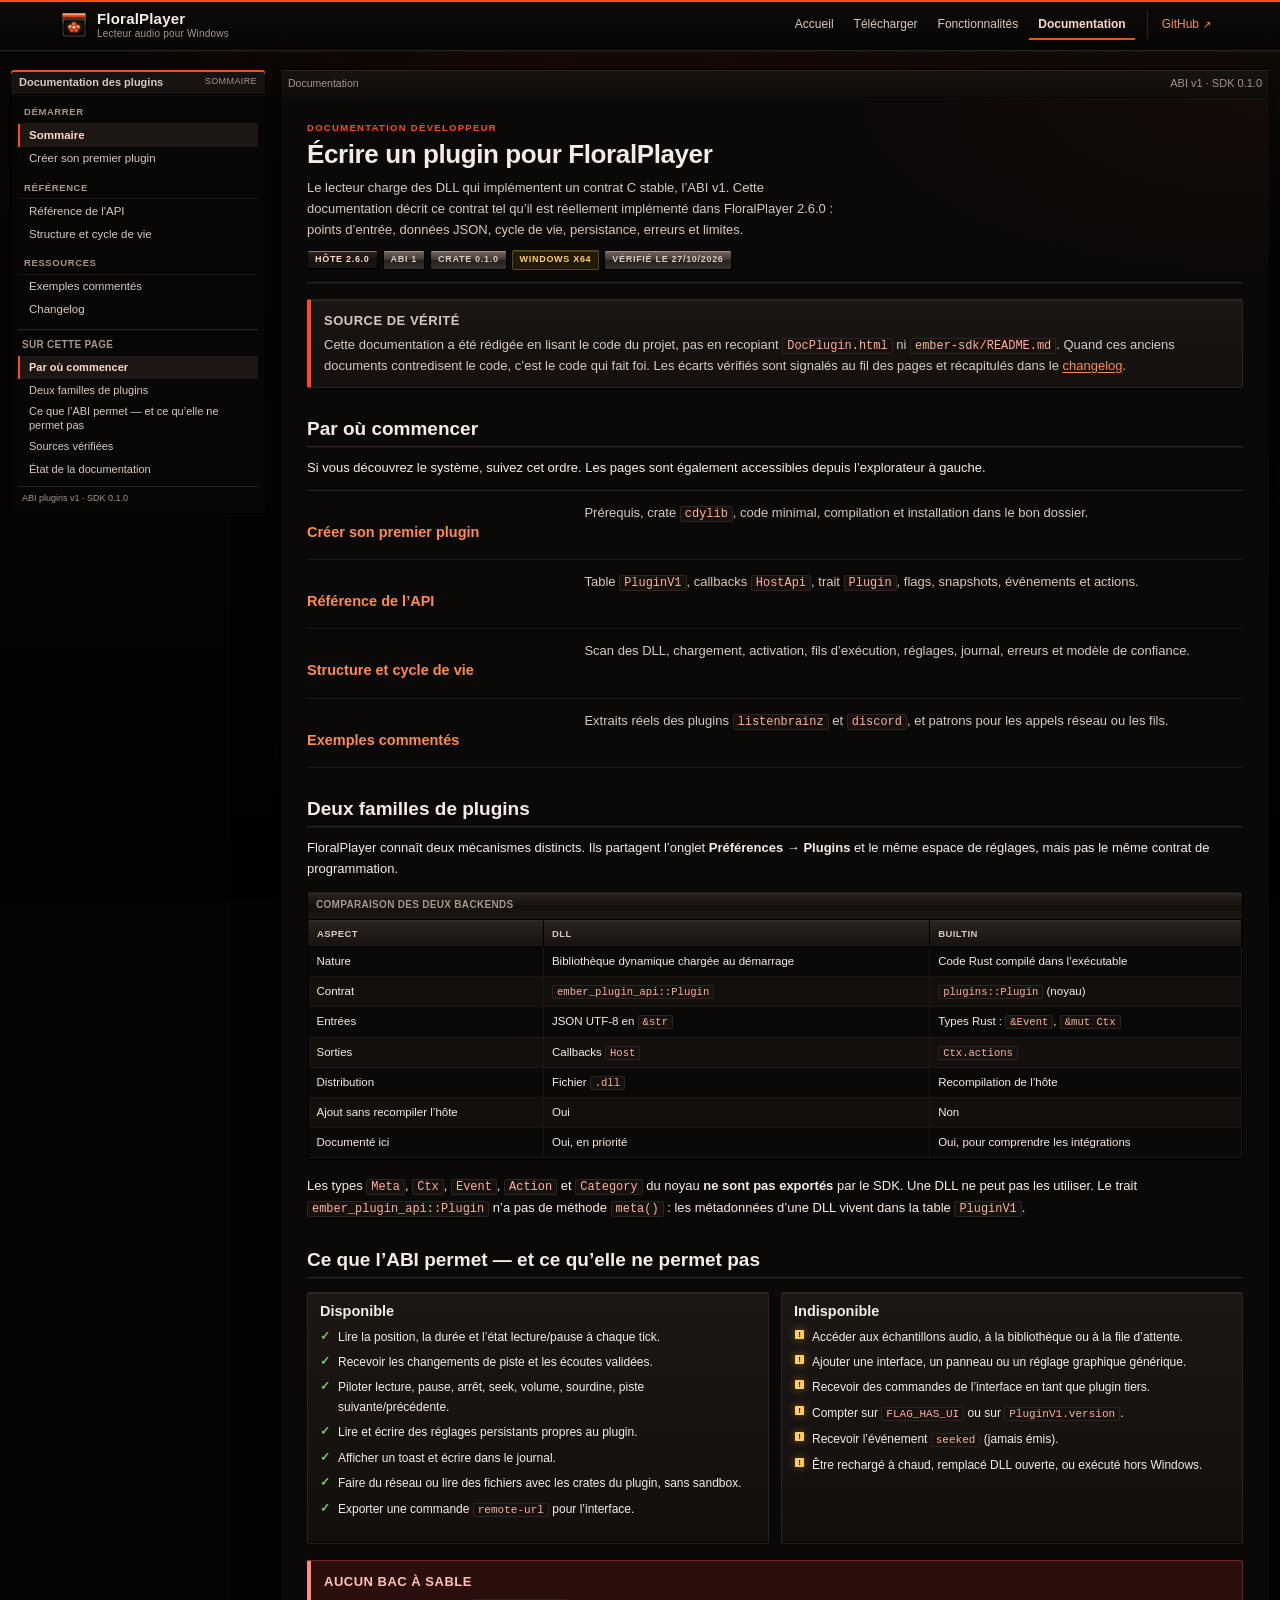
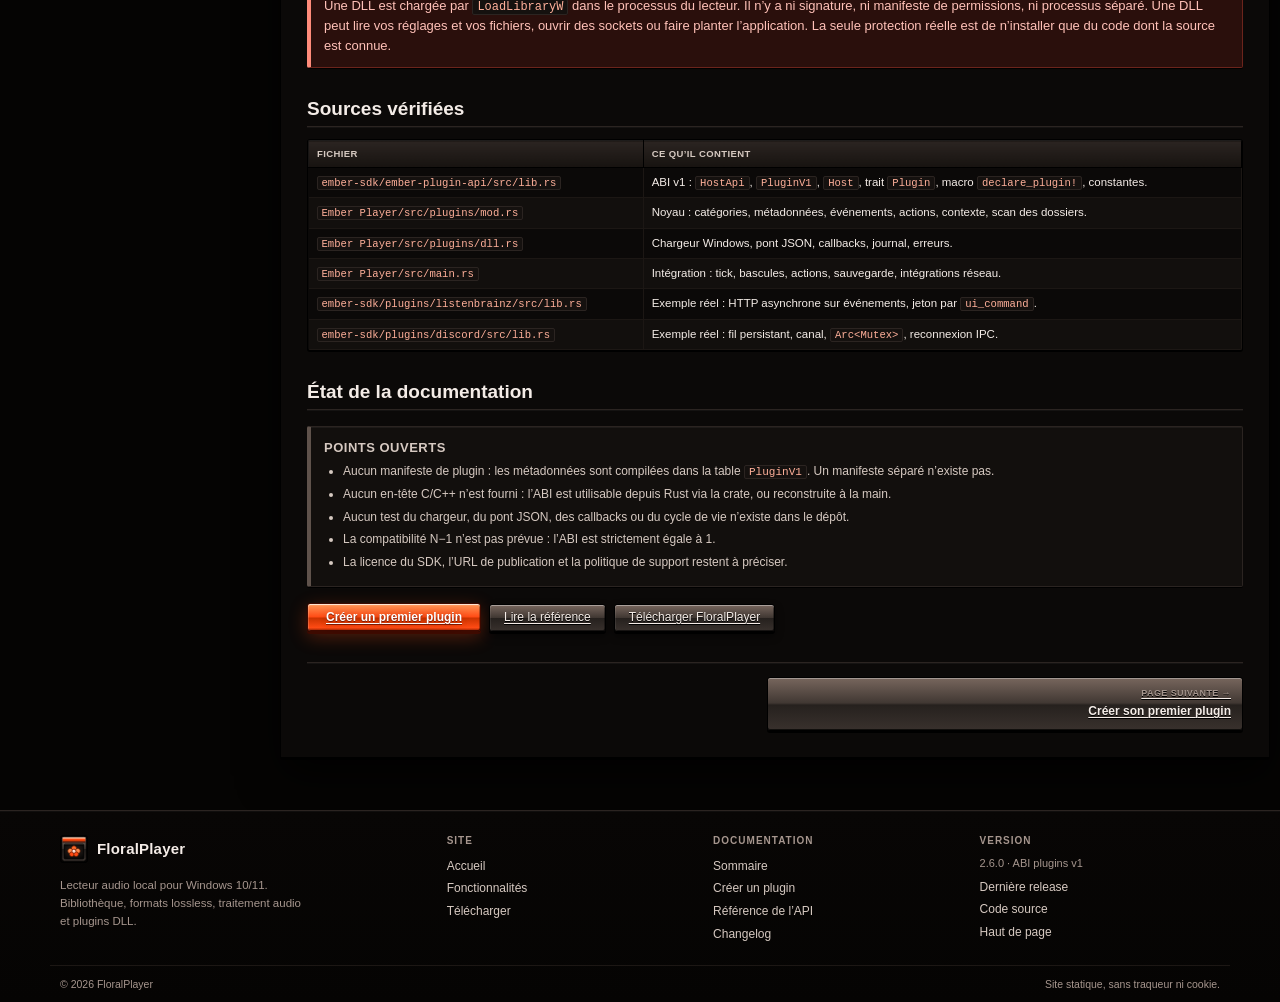
==== commit 4cef3590: "Site : passer d'une maquette generee a une page produit sobre Remplace le faux chrome logiciel (barr" ====
--- a/docs/index.html
+++ b/docs/index.html
@@ -34,11 +34,6 @@
       </aside>
 
       <article class="doc-window">
-        <div class="doc-titlebar">
-          <span class="doc-titlebar__icon" aria-hidden="true">▤</span>
-          <span class="doc-titlebar__text">FloralPlayer — Documentation des plugins</span>
-          <span class="window__titlebar-controls" aria-hidden="true"><span>_</span><span>□</span><span>×</span></span>
-        </div>
         <div class="doc-toolbar">
           <nav class="breadcrumb" data-doc-breadcrumb aria-label="Fil d’Ariane"></nav>
           <span class="small muted doc-toolbar__note">ABI v1 · SDK 0.1.0</span>
@@ -79,28 +74,24 @@
             depuis l’explorateur à gauche.
           </p>
 
-          <div class="card-grid card-grid--two">
-            <article class="card">
-              <div class="card__head"><span class="icon-tile" aria-hidden="true">1</span><h3>Créer son premier plugin</h3></div>
+          <ul class="ledger ledger--docs">
+            <li>
+              <h3><a href="getting-started.html">Créer son premier plugin</a></h3>
               <p>Prérequis, crate <code>cdylib</code>, code minimal, compilation et installation dans le bon dossier.</p>
-              <p class="card__foot"><a href="getting-started.html">Guide de démarrage →</a></p>
-            </article>
-            <article class="card">
-              <div class="card__head"><span class="icon-tile" aria-hidden="true">2</span><h3>Référence de l’API</h3></div>
+            </li>
+            <li>
+              <h3><a href="plugin-api.html">Référence de l’API</a></h3>
               <p>Table <code>PluginV1</code>, callbacks <code>HostApi</code>, trait <code>Plugin</code>, flags, snapshots, événements et actions.</p>
-              <p class="card__foot"><a href="plugin-api.html">Référence ABI v1 →</a></p>
-            </article>
-            <article class="card">
-              <div class="card__head"><span class="icon-tile" aria-hidden="true">3</span><h3>Structure et cycle de vie</h3></div>
+            </li>
+            <li>
+              <h3><a href="plugin-structure.html">Structure et cycle de vie</a></h3>
               <p>Scan des DLL, chargement, activation, fils d’exécution, réglages, journal, erreurs et modèle de confiance.</p>
-              <p class="card__foot"><a href="plugin-structure.html">Comprendre le chargement →</a></p>
-            </article>
-            <article class="card">
-              <div class="card__head"><span class="icon-tile" aria-hidden="true">4</span><h3>Exemples commentés</h3></div>
+            </li>
+            <li>
+              <h3><a href="examples.html">Exemples commentés</a></h3>
               <p>Extraits réels des plugins <code>listenbrainz</code> et <code>discord</code>, et patrons pour les appels réseau ou les fils.</p>
-              <p class="card__foot"><a href="examples.html">Lire les exemples →</a></p>
-            </article>
-          </div>
+            </li>
+          </ul>
 
           <h2 id="familles">Deux familles de plugins</h2>
           <p>
@@ -191,7 +182,7 @@
           </div>
 
           <h2 id="etat">État de la documentation</h2>
-          <div class="callout callout--todo">
+          <div class="callout callout--flat">
             <p class="callout__title">Points ouverts</p>
             <ul>
               <li>Aucun manifeste de plugin : les métadonnées sont compilées dans la table <code>PluginV1</code>. Un manifeste séparé n’existe pas.</li>
--- a/css/style.css
+++ b/css/style.css
@@ -198,6 +198,7 @@
   border-radius: 2px;
   color: #ffb09a;
   font-size: 0.92em;
+  overflow-wrap: anywhere;
   white-space: break-spaces;
 }
 
@@ -302,170 +303,115 @@
 .skip-link:focus { transform: translateY(0); }
 
 /* --------------------------------------------------------------------------
-   3. Chrome : barre de titre, menu, barre d'état
+   3. En-tête et pied de page
    -------------------------------------------------------------------------- */
 
 .masthead {
+  background: linear-gradient(180deg, #0d0a09 0%, #070605 100%);
+  border-bottom: 1px solid #2b2421;
+  box-shadow:
+    inset 0 2px 0 var(--accent),
+    0 1px 0 rgba(255, 255, 255, 0.03);
+}
+
+.masthead__inner {
+  display: flex;
+  align-items: center;
+  gap: 24px;
   width: 100%;
   max-width: var(--page-max);
   margin: 0 auto;
-  padding: 8px 10px 0;
-}
-
-.titlebar {
-  position: relative;
-  display: flex;
-  align-items: center;
-  gap: 4px;
-  min-height: 30px;
-  padding: 3px 4px 3px 5px;
-  background: var(--title-gloss);
-  color: var(--title-text);
-  border: 1px solid #000000;
-  border-radius: var(--radius) var(--radius) 0 0;
-  box-shadow:
-    inset 0 1px 0 rgba(255, 255, 255, 0.55),
-    inset 0 -1px 0 #3e0a00,
-    0 1px 0 #000000;
-  text-shadow: 0 1px 0 rgba(62, 10, 0, 0.75);
-  user-select: none;
-}
-
-.titlebar__brand {
+  padding: 10px;
+}
+
+.brand {
   display: inline-flex;
   align-items: center;
-  gap: 7px;
+  gap: 9px;
   min-width: 0;
-  color: var(--white);
+  color: var(--ink);
   text-decoration: none;
-  font-weight: 700;
-  font-size: 13px;
-  letter-spacing: 0.1px;
-}
-
-.titlebar__brand:hover { color: #ffffff; text-decoration: none; }
-.titlebar__brand:visited { color: #ffffff; }
-
-.titlebar__logo {
+}
+
+.brand:visited { color: var(--ink); }
+.brand:hover { color: var(--white); text-decoration: none; }
+
+.brand__logo {
   display: block;
-  width: 20px;
-  height: 20px;
+  flex: 0 0 auto;
+  width: 28px;
+  height: 28px;
   border: 1px solid #000000;
-  border-radius: 2px;
+  border-radius: 3px;
   background: #050403;
-  box-shadow:
-    inset 0 0 0 1px rgba(255, 217, 201, 0.25),
-    0 1px 0 rgba(62, 10, 0, 0.9);
   image-rendering: pixelated;
 }
 
-.titlebar__name { white-space: nowrap; }
-
-.titlebar__tag {
-  padding-left: 8px;
-  border-left: 1px solid rgba(255, 255, 255, 0.35);
-  color: #ffe3d6;
+.brand__text {
+  display: flex;
+  flex-direction: column;
+  line-height: 1.15;
+}
+
+.brand__name {
+  font-size: 15px;
+  font-weight: 700;
+  letter-spacing: 0.2px;
+  white-space: nowrap;
+}
+
+.brand__sub {
+  margin-top: 1px;
+  color: var(--ink-muted);
   font-size: 10px;
-  font-weight: 400;
-  letter-spacing: 0.4px;
-  text-transform: uppercase;
+  letter-spacing: 0.2px;
   white-space: nowrap;
 }
 
-.titlebar__version {
+.site-nav {
+  display: flex;
+  align-items: center;
+  gap: 2px;
   margin-left: auto;
-  padding: 0 7px;
-  color: #fff3ec;
-  font-size: 10px;
-  white-space: nowrap;
-}
-
-.titlebar__controls {
-  display: inline-flex;
-  gap: 2px;
-  flex: 0 0 auto;
-}
-
-.titlebar__control {
-  display: inline-flex;
-  align-items: center;
-  justify-content: center;
-  width: 17px;
-  height: 15px;
-  background: var(--metal);
-  border: 1px solid #000000;
-  border-radius: 2px;
-  box-shadow:
-    inset 0 1px 0 rgba(255, 255, 255, 0.38),
-    0 1px 0 rgba(62, 10, 0, 0.85);
-  color: var(--ink);
-  font-family: var(--font-ui);
-  font-size: 10px;
-  font-weight: 700;
-  line-height: 1;
-  text-shadow: 0 1px 0 #000000;
-  cursor: default;
-}
-
-.titlebar__control--close { font-size: 12px; }
-
-.menubar {
-  display: flex;
-  align-items: stretch;
-  gap: 2px;
-  padding: 3px 4px;
   overflow-x: auto;
-  background: linear-gradient(180deg, #171310 0%, #0b0908 100%);
-  border: 1px solid #000000;
-  border-top: 0;
-  border-radius: 0 0 var(--radius) var(--radius);
-  box-shadow:
-    inset 0 1px 0 rgba(255, 255, 255, 0.08),
-    0 1px 0 #000000;
   scrollbar-width: none;
 }
 
-.menubar::-webkit-scrollbar { display: none; }
-
-.menubar__link {
-  display: inline-flex;
-  align-items: center;
-  padding: 4px 10px 5px;
-  border: 1px solid transparent;
-  border-radius: 2px;
+.site-nav::-webkit-scrollbar { display: none; }
+
+.site-nav__link {
+  padding: 5px 9px 4px;
+  border-bottom: 2px solid transparent;
   color: var(--ink-soft);
   font-size: 12px;
   white-space: nowrap;
   text-decoration: none;
 }
 
-.menubar__link:visited { color: var(--ink-soft); }
-
-.menubar__link:hover,
-.menubar__link:focus-visible {
-  background: linear-gradient(180deg, #2b2421 0%, #171310 100%);
-  border-color: #000000;
-  box-shadow:
-    inset 0 1px 0 rgba(255, 255, 255, 0.24),
-    0 0 12px rgba(255, 75, 20, 0.14);
+.site-nav__link:visited { color: var(--ink-soft); }
+
+.site-nav__link:hover,
+.site-nav__link:focus-visible {
+  border-bottom-color: var(--edge-hi);
   color: var(--white);
   text-decoration: none;
 }
 
-.menubar__link.is-current {
-  background: linear-gradient(180deg, #2b2421 0%, #171310 100%);
-  border-color: #000000;
-  box-shadow:
-    inset 0 1px 0 var(--accent),
-    inset 0 -1px 0 #000000,
-    0 0 12px rgba(255, 75, 20, 0.12);
+.site-nav__link.is-current {
+  border-bottom-color: var(--accent);
   color: var(--title-light);
   font-weight: 700;
 }
 
-.menubar__spacer { flex: 1 1 auto; }
-
-.menubar__link--external { margin-left: 8px; }
+.site-nav__link--ext {
+  margin-left: 10px;
+  padding-left: 14px;
+  border-left: 1px solid #2b2421;
+  color: var(--link);
+}
+
+.site-nav__link--ext:visited { color: var(--link); }
+.site-nav__link--ext:hover { border-bottom-color: transparent; color: var(--link-hover); }
 
 .external-mark {
   display: inline-block;
@@ -474,48 +420,70 @@
   line-height: 1;
 }
 
-.statusbar {
+.site-footer {
+  margin-top: 42px;
+  background: linear-gradient(180deg, #080605 0%, #050403 100%);
+  border-top: 1px solid #2b2421;
+  box-shadow: inset 0 1px 0 rgba(255, 255, 255, 0.03);
+}
+
+.site-footer__inner {
+  display: grid;
+  grid-template-columns: minmax(0, 1.5fr) repeat(3, minmax(0, 1fr));
+  gap: 26px;
+  width: 100%;
+  max-width: var(--page-max);
+  margin: 0 auto;
+  padding: 24px 10px 20px;
+}
+
+.site-footer__about p {
+  max-width: 38ch;
+  margin: 8px 0 0;
+  color: var(--ink-muted);
+  font-size: 11.5px;
+  line-height: 1.55;
+}
+
+.site-footer__col h2 {
+  margin: 0 0 8px;
+  color: var(--ink-muted);
+  font-size: 10px;
+  font-weight: 700;
+  letter-spacing: 1px;
+  text-transform: uppercase;
+}
+
+.site-footer__col a {
+  display: block;
+  padding: 2px 0;
+  color: var(--ink-soft);
+  font-size: 12px;
+  text-decoration: none;
+}
+
+.site-footer__col a:visited { color: var(--ink-soft); }
+.site-footer__col a:hover { color: var(--link-hover); text-decoration: underline; }
+
+.site-footer__col p {
+  margin: 0 0 4px;
+  color: var(--ink-muted);
+  font-size: 11px;
+}
+
+.site-footer__bottom {
   display: flex;
   flex-wrap: wrap;
+  justify-content: space-between;
+  gap: 8px;
   width: 100%;
-  margin-top: 26px;
-  padding: 3px;
-  gap: 3px;
-  background: #070605;
-  border-top: 1px solid #2b2421;
-  box-shadow: inset 0 1px 0 rgba(255, 255, 255, 0.05);
-  font-size: 11px;
-}
-
-.statusbar__cell {
-  display: inline-flex;
-  align-items: center;
-  gap: 5px;
-  min-height: 20px;
-  padding: 2px 9px;
-  background: linear-gradient(180deg, #171310 0%, #0f0c0a 100%);
-  border-radius: 2px;
-  box-shadow:
-    inset 1px 1px 0 #000000,
-    inset -1px -1px 0 var(--edge-hi);
+  max-width: var(--page-max);
+  margin: 0 auto;
+  padding: 10px;
+  border-top: 1px solid #1c1714;
   color: var(--ink-muted);
-  white-space: nowrap;
-}
-
-.statusbar__cell--grow { flex: 1 1 160px; }
-
-.statusbar__led {
-  display: inline-block;
-  width: 8px;
-  height: 8px;
-  background: #19a33a;
-  border: 1px solid #000000;
-  box-shadow: inset 1px 1px 0 #8fe6a4;
-}
-
-.statusbar__link { color: var(--link); text-decoration: none; }
-.statusbar__link:visited { color: var(--link); }
-.statusbar__link:hover { color: var(--link-hover); text-decoration: underline; }
+  font-size: 10.5px;
+}
 
 /* --------------------------------------------------------------------------
    4. Gabarit de page
@@ -596,55 +564,6 @@
   box-shadow:
     inset 0 1px 0 rgba(255, 255, 255, 0.08),
     var(--window-shadow);
-}
-
-.window__titlebar {
-  display: flex;
-  align-items: center;
-  gap: 6px;
-  min-height: 26px;
-  padding: 2px 3px 2px 5px;
-  background: var(--title-gloss);
-  color: var(--white);
-  border-bottom: 1px solid #000000;
-  border-radius: var(--radius) var(--radius) 0 0;
-  box-shadow:
-    inset 0 1px 0 rgba(255, 255, 255, 0.55),
-    inset 0 -1px 0 #3e0a00;
-  font-size: 11px;
-  font-weight: 700;
-  letter-spacing: 0.2px;
-  text-shadow: 0 1px 0 rgba(62, 10, 0, 0.75);
-}
-
-.window__titlebar-text {
-  overflow: hidden;
-  text-overflow: ellipsis;
-  white-space: nowrap;
-}
-
-.window__titlebar-controls {
-  display: inline-flex;
-  gap: 2px;
-  margin-left: auto;
-  flex: 0 0 auto;
-}
-
-.window__titlebar-controls span {
-  width: 15px;
-  height: 13px;
-  background: var(--metal);
-  border: 1px solid #000000;
-  border-radius: 2px;
-  box-shadow:
-    inset 0 1px 0 rgba(255, 255, 255, 0.38),
-    0 1px 0 rgba(62, 10, 0, 0.85);
-  color: var(--ink);
-  font-size: 9px;
-  font-weight: 700;
-  line-height: 10px;
-  text-shadow: 0 1px 0 #000000;
-  text-align: center;
 }
 
 .window__body {
@@ -914,38 +833,43 @@
    7. Accueil
    -------------------------------------------------------------------------- */
 
-.hero-window { margin-top: 2px; }
-
 .hero {
   display: grid;
-  grid-template-columns: minmax(0, 1.04fr) minmax(0, 0.96fr);
+  grid-template-columns: minmax(0, 1fr) minmax(0, 1.06fr);
   align-items: center;
-  gap: 24px;
-  padding: 24px 22px 22px;
-  background:
-    radial-gradient(520px 260px at 88% 10%, rgba(255, 75, 20, 0.13), transparent 70%),
-    linear-gradient(155deg, #171310 0%, #0b0908 62%, #080605 100%);
+  gap: 34px;
+  padding: 34px 0 28px;
+  border-bottom: 1px solid #2b2421;
 }
 
 .hero__text { min-width: 0; }
 
+.hero__kicker {
+  margin: 0 0 10px;
+  color: var(--ink-muted);
+  font-size: 10px;
+  font-weight: 700;
+  letter-spacing: 1.1px;
+  text-transform: uppercase;
+}
+
 .hero h1 {
-  margin: 0 0 10px;
-  font-size: 32px;
-  letter-spacing: -0.6px;
+  margin: 0 0 8px;
+  font-size: 38px;
+  letter-spacing: -1px;
 }
 
 .hero h1 .accent { color: var(--accent); }
 
 .hero__tagline {
   margin: 0 0 10px;
-  color: var(--ink-soft);
-  font-size: 15px;
-  line-height: 1.5;
+  color: var(--ink);
+  font-size: 16px;
+  line-height: 1.45;
 }
 
 .hero__desc {
-  max-width: 56ch;
+  max-width: 58ch;
   margin: 0 0 16px;
   color: var(--ink-soft);
 }
@@ -959,27 +883,25 @@
   line-height: 1.5;
 }
 
-.fact-grid {
-  display: grid;
-  grid-template-columns: repeat(3, minmax(0, 1fr));
-  gap: 6px;
-  margin: 16px 0 0;
-}
-
-.fact {
+.facts {
+  display: flex;
+  flex-wrap: wrap;
+  margin: 18px 0 0;
+  border-top: 1px solid #2b2421;
+}
+
+.facts > div {
+  flex: 1 1 110px;
   min-width: 0;
-  padding: 7px 9px;
-  background: linear-gradient(180deg, #1c1714 0%, #120f0d 100%);
-  border: 1px solid #000000;
-  border-radius: 2px;
-  box-shadow:
-    inset 0 1px 0 rgba(255, 255, 255, 0.12),
-    inset 0 -1px 0 rgba(0, 0, 0, 0.65);
-}
-
-.fact__label {
-  display: block;
-  margin-bottom: 2px;
+  padding: 7px 12px 0 0;
+}
+
+.facts > div + div {
+  padding-left: 12px;
+  border-left: 1px solid #1c1714;
+}
+
+.facts dt {
   color: var(--ink-muted);
   font-size: 9px;
   font-weight: 700;
@@ -987,16 +909,17 @@
   text-transform: uppercase;
 }
 
-.fact__value {
-  display: block;
+.facts dd {
+  margin: 1px 0 0;
   font-size: 12px;
   font-weight: 700;
   line-height: 1.35;
 }
 
-/* Capture dans un cadre de fenêtre */
+/* Aperçu de l'interface, sans faux cadre de fenêtre */
 .shot {
   margin: 0;
+  padding: 4px;
   background: #080605;
   border: 1px solid #000000;
   border-radius: var(--radius);
@@ -1005,48 +928,7 @@
     0 16px 34px rgba(0, 0, 0, 0.6);
 }
 
-.shot__titlebar {
-  display: flex;
-  align-items: center;
-  gap: 6px;
-  min-height: 24px;
-  padding: 2px 4px;
-  background: var(--title-gloss);
-  color: var(--white);
-  border-radius: var(--radius) var(--radius) 0 0;
-  box-shadow:
-    inset 0 1px 0 rgba(255, 255, 255, 0.5),
-    inset 0 -1px 0 #3e0a00;
-  font-size: 10px;
-  font-weight: 700;
-  text-shadow: 0 1px 0 rgba(62, 10, 0, 0.75);
-}
-
-.shot__titlebar-controls {
-  display: inline-flex;
-  gap: 2px;
-  margin-left: auto;
-}
-
-.shot__titlebar-controls span {
-  width: 14px;
-  height: 12px;
-  background: var(--metal);
-  border: 1px solid #000000;
-  border-radius: 2px;
-  box-shadow:
-    inset 0 1px 0 rgba(255, 255, 255, 0.38),
-    0 1px 0 rgba(62, 10, 0, 0.85);
-  color: var(--ink);
-  font-size: 8px;
-  line-height: 9px;
-  text-align: center;
-}
-
-.shot__canvas {
-  padding: 3px;
-  background: #080605;
-}
+.shot__canvas { background: #080605; }
 
 .shot__canvas img {
   display: block;
@@ -1056,134 +938,92 @@
 }
 
 .shot figcaption {
-  padding: 5px 7px;
-  border-top: 1px solid #2b2421;
-  box-shadow: inset 0 1px 0 rgba(255, 255, 255, 0.04);
+  padding: 5px 4px 2px;
   color: var(--ink-muted);
   font-size: 10px;
   line-height: 1.4;
 }
 
-/* Tuiles de fonctionnalités */
-.card-grid {
+/* Bloc éditorial : introduction à gauche, liste à droite */
+.section--split {
   display: grid;
-  grid-template-columns: repeat(3, minmax(0, 1fr));
-  gap: 10px;
-}
-
-.card-grid--two { grid-template-columns: repeat(2, minmax(0, 1fr)); }
-
-.card {
-  min-width: 0;
-  padding: 13px 14px 14px;
-  background:
-    linear-gradient(180deg, rgba(255, 255, 255, 0.025) 0%, transparent 36%),
-    linear-gradient(180deg, #120f0d 0%, #0b0908 100%);
-  border: 1px solid #2b2421;
-  border-radius: var(--radius);
-  box-shadow:
-    inset 0 1px 0 rgba(255, 255, 255, 0.06),
-    0 1px 0 #000000;
-  transition: border-color 140ms ease, box-shadow 140ms ease, transform 140ms ease;
-}
-
-.card:hover {
-  border-color: #4c413c;
-  box-shadow:
-    inset 0 1px 0 rgba(255, 255, 255, 0.09),
-    0 0 18px rgba(255, 75, 20, 0.08),
-    0 6px 16px rgba(0, 0, 0, 0.4);
-  transform: translateY(-1px);
-}
-
-.card h3 {
-  margin: 0 0 5px;
-  font-size: 14px;
-}
-
-.card p {
+  grid-template-columns: minmax(0, 0.8fr) minmax(0, 1.2fr);
+  align-items: start;
+  gap: 34px;
+  margin-top: 34px;
+  padding-top: 18px;
+  border-top: 1px solid #2b2421;
+}
+
+.section-intro h2 {
+  margin-bottom: 8px;
+  font-size: 22px;
+}
+
+.section-intro p {
+  max-width: 40ch;
+  color: var(--ink-soft);
+}
+
+.section-intro .section-head__link {
+  display: inline-block;
+  margin-top: 4px;
+}
+
+.ledger {
+  margin: 0;
+  padding: 0;
+  list-style: none;
+  border-top: 1px solid #2b2421;
+}
+
+.ledger li {
+  display: grid;
+  grid-template-columns: minmax(130px, 0.4fr) minmax(0, 1fr);
+  gap: 14px;
+  margin: 0;
+  padding: 11px 0;
+  border-bottom: 1px solid #1c1714;
+}
+
+.ledger h3 {
+  margin: 0;
+  font-size: 13px;
+}
+
+.ledger p {
+  margin: 0;
   color: var(--ink-soft);
   font-size: 12px;
-  line-height: 1.55;
-}
-
-.card__head {
-  display: flex;
-  align-items: center;
-  gap: 8px;
-  margin-bottom: 7px;
-}
-
-.card__head h3 { margin: 0; }
-
-.icon-tile {
-  display: inline-flex;
-  align-items: center;
-  justify-content: center;
-  flex: 0 0 auto;
-  width: 27px;
-  height: 27px;
-  background: var(--metal);
-  border: 1px solid #000000;
-  border-radius: 3px;
-  box-shadow:
-    inset 0 1px 0 rgba(255, 255, 255, 0.4),
-    inset 0 -1px 0 #000000,
-    0 1px 0 #000000;
-  color: var(--ink);
-  font-family: var(--font-mono);
-  font-size: 14px;
-  font-weight: 700;
-  line-height: 1;
-  text-shadow: 0 1px 0 #000000;
-}
-
-.icon-tile--accent {
-  background: var(--orange);
-  border-color: #3e0a00;
-  box-shadow:
-    inset 0 1px 0 rgba(255, 255, 255, 0.6),
-    inset 0 -1px 0 #3e0a00,
-    0 0 10px rgba(255, 75, 20, 0.22);
-  color: var(--white);
-  text-shadow: 0 1px 0 #821a00;
-}
-
-.icon-tile--gray {
-  background: var(--metal-head);
-  color: var(--ink-soft);
-}
-
-.card__foot {
-  margin-top: 9px;
-  padding-top: 7px;
-  border-top: 1px solid #2b2421;
-  box-shadow: inset 0 1px 0 rgba(255, 255, 255, 0.04);
-  font-size: 10px;
-}
-
-/* Bandeau d'appel */
+}
+
+.ledger--docs h3 {
+  margin: 0;
+  padding: 0;
+  border: 0;
+  box-shadow: none;
+  font-size: 13px;
+}
+
+.ledger--docs h3 a { text-decoration: none; }
+.ledger--docs h3 a:hover { color: var(--link-hover); text-decoration: underline; }
+.ledger--docs p { margin: 0; font-size: 12.5px; }
+
+/* Bandeau d'appel, traité comme une fin de page et non comme une bannière */
 .cta-band {
   display: flex;
   flex-wrap: wrap;
   align-items: center;
   justify-content: space-between;
-  gap: 14px;
-  margin-top: 20px;
-  padding: 16px 18px;
-  background:
-    radial-gradient(380px 160px at 0% 0%, rgba(255, 75, 20, 0.1), transparent 70%),
-    linear-gradient(180deg, #171310 0%, #0f0c0a 100%);
-  border: 1px solid #2b2421;
-  border-radius: var(--radius);
-  box-shadow:
-    inset 0 1px 0 rgba(255, 255, 255, 0.08),
-    0 1px 0 #000000;
+  gap: 16px;
+  margin-top: 34px;
+  padding: 18px 0 0;
+  border-top: 1px solid #2b2421;
 }
 
 .cta-band h2 {
   margin: 0 0 3px;
-  font-size: 17px;
+  font-size: 18px;
 }
 
 .cta-band p {
@@ -1208,6 +1048,75 @@
 .page-head h1 { margin: 0 0 4px; font-size: 28px; }
 .page-head p { max-width: 72ch; margin: 0; color: var(--ink-soft); }
 
+/* Sommaire de page : des liens, pas des tuiles */
+.summary-row {
+  display: grid;
+  grid-template-columns: repeat(4, minmax(0, 1fr));
+  margin: 2px 0 10px;
+  border-top: 1px solid #2b2421;
+  border-bottom: 1px solid #2b2421;
+}
+
+.summary-row a {
+  display: block;
+  min-width: 0;
+  padding: 10px 14px 11px;
+  border-right: 1px solid #1c1714;
+  color: var(--ink-soft);
+  text-decoration: none;
+}
+
+.summary-row a:last-child { border-right: 0; }
+.summary-row a:visited { color: var(--ink-soft); }
+.summary-row a:hover { background: #120f0d; text-decoration: none; }
+
+.summary-row strong {
+  display: block;
+  margin-top: 2px;
+  color: var(--ink);
+  font-size: 13px;
+}
+
+.summary-row a > span:last-child {
+  display: block;
+  margin-top: 2px;
+  color: var(--ink-muted);
+  font-size: 11px;
+  line-height: 1.4;
+}
+
+/* Liste d'intégrations : lignes séparées, sans cartes */
+.entry-grid {
+  display: grid;
+  grid-template-columns: repeat(2, minmax(0, 1fr));
+  gap: 0 30px;
+  border-top: 1px solid #2b2421;
+}
+
+.entry {
+  min-width: 0;
+  padding: 12px 0;
+  border-bottom: 1px solid #1c1714;
+}
+
+.entry h3 {
+  margin: 0 0 3px;
+  font-size: 13px;
+}
+
+.entry p {
+  margin: 0;
+  color: var(--ink-soft);
+  font-size: 12px;
+  line-height: 1.5;
+}
+
+.entry__foot {
+  margin-top: 5px !important;
+  color: var(--ink-muted) !important;
+  font-size: 10.5px !important;
+}
+
 .download-top {
   display: grid;
   grid-template-columns: minmax(0, 1.3fr) minmax(260px, 0.7fr);
@@ -1232,31 +1141,6 @@
 }
 
 .download-main .lede { font-size: 13px; }
-
-.release-box {
-  margin: 15px 0 0;
-  padding: 10px 12px;
-  background: #070605;
-  border-radius: 2px;
-  box-shadow: var(--bevel-in);
-}
-
-.release-box__label {
-  display: block;
-  margin-bottom: 3px;
-  color: var(--ink-muted);
-  font-size: 9px;
-  font-weight: 700;
-  letter-spacing: 0.8px;
-  text-transform: uppercase;
-}
-
-.release-box__value {
-  display: block;
-  font-family: var(--font-mono);
-  font-size: 15px;
-  font-weight: 700;
-}
 
 .release-status {
   display: flex;
@@ -1432,7 +1316,8 @@
   box-shadow: inset 0 1px 0 rgba(255, 255, 255, 0.04);
   font-family: var(--font-mono);
   font-size: 11px;
-  white-space: nowrap;
+  overflow-wrap: anywhere;
+  white-space: normal;
 }
 
 /* --------------------------------------------------------------------------
@@ -1440,16 +1325,9 @@
    -------------------------------------------------------------------------- */
 
 .feature-block {
-  margin: 0 0 14px;
-  padding: 15px 16px;
-  background:
-    linear-gradient(180deg, rgba(255, 255, 255, 0.025) 0%, transparent 30%),
-    linear-gradient(180deg, #120f0d 0%, #0b0908 100%);
-  border: 1px solid #2b2421;
-  border-radius: var(--radius);
-  box-shadow:
-    inset 0 1px 0 rgba(255, 255, 255, 0.06),
-    0 1px 0 #000000;
+  margin: 0 0 18px;
+  padding: 14px 0 2px;
+  border-top: 1px solid #2b2421;
 }
 
 .feature-block h2 {
@@ -1547,18 +1425,15 @@
   display: flex;
   align-items: center;
   gap: 6px;
-  padding: 4px 5px;
-  background: var(--metal-head);
+  padding: 5px 8px;
+  background: #171310;
   border-bottom: 1px solid #000000;
   border-radius: var(--radius) var(--radius) 0 0;
-  box-shadow:
-    inset 0 1px 0 var(--accent),
-    inset 0 -1px 0 #000000;
-  color: var(--title-light);
+  box-shadow: inset 0 2px 0 var(--accent);
+  color: var(--ink-soft);
   font-size: 11px;
   font-weight: 700;
   line-height: 1.3;
-  text-shadow: 0 1px 0 #000000;
   cursor: pointer;
   list-style: none;
   user-select: none;
@@ -1569,21 +1444,6 @@
 .explorer__title:focus-visible {
   outline: var(--focus);
   outline-offset: -3px;
-}
-
-.explorer__book {
-  display: inline-flex;
-  align-items: center;
-  justify-content: center;
-  width: 15px;
-  height: 14px;
-  background: var(--orange);
-  border: 1px solid #3e0a00;
-  border-radius: 2px;
-  color: var(--white);
-  font-size: 9px;
-  line-height: 1;
-  text-shadow: 0 1px 0 #821a00;
 }
 
 .explorer__hint {
@@ -1596,53 +1456,32 @@
 }
 
 .explorer__body {
-  padding: 6px;
+  padding: 7px;
   background: #070605;
   border-radius: 0 0 var(--radius) var(--radius);
   box-shadow: inset 0 1px 0 rgba(255, 255, 255, 0.04);
 }
 
-.explorer__root {
+.tree { margin: 0; }
+
+.tree-group { margin: 0 0 8px; }
+
+.tree-folder {
+  padding: 3px 6px;
+  border-bottom: 1px solid #1c1714;
+  color: var(--ink-muted);
+  font-size: 9.5px;
+  font-weight: 700;
+  letter-spacing: 0.6px;
+  text-transform: uppercase;
+}
+
+.tree-link {
   display: flex;
   align-items: center;
-  gap: 6px;
-  margin: 0 0 6px;
-  padding: 3px 4px;
-  border-bottom: 1px solid #2b2421;
-  color: var(--ink-muted);
-  font-size: 10px;
-  font-weight: 700;
-  letter-spacing: 0.2px;
-}
-
-.tree { margin: 0; }
-
-.tree-group { margin: 0 0 6px; }
-
-.tree-folder {
-  display: flex;
-  align-items: center;
-  gap: 5px;
-  padding: 3px 4px;
-  background: linear-gradient(180deg, #1c1714 0%, #120f0d 100%);
-  border-top: 1px solid rgba(255, 255, 255, 0.07);
-  border-bottom: 1px solid #000000;
-  color: var(--ink-muted);
-  font-size: 10px;
-  font-weight: 700;
-  letter-spacing: 0.3px;
-  text-transform: uppercase;
-}
-
-.tree-link {
-  display: flex;
-  align-items: center;
-  gap: 6px;
   min-height: 23px;
-  padding: 2px 5px 2px 12px;
-  border: 1px solid transparent;
-  border-left: 3px solid transparent;
-  border-radius: 2px;
+  padding: 2px 6px 2px 9px;
+  border-left: 2px solid transparent;
   color: var(--ink-soft);
   font-size: 11.5px;
   line-height: 1.3;
@@ -1652,29 +1491,21 @@
 .tree-link:visited { color: var(--ink-soft); }
 
 .tree-link:hover {
-  background: #1c1714;
-  border-color: #2b2421;
-  border-left-color: var(--accent);
+  border-left-color: var(--edge-hi);
+  background: #120f0d;
   color: var(--white);
   text-decoration: none;
 }
 
 .tree-link.is-active {
-  background: linear-gradient(180deg, #2b2421 0%, #171310 100%);
-  border-color: #000000;
   border-left-color: var(--accent);
-  box-shadow:
-    inset 0 1px 0 rgba(255, 255, 255, 0.12),
-    inset 0 -1px 0 rgba(0, 0, 0, 0.8),
-    0 0 12px rgba(255, 75, 20, 0.1);
+  background: #1c1714;
   color: var(--title-light);
   font-weight: 700;
 }
 
-.tree-link.is-active .tree-ico--file { background: #ffd9c9; }
-
-.tree-link--toc { padding-left: 12px; font-size: 11px; }
-.tree-link--toc.is-sub { padding-left: 26px; font-size: 10.5px; }
+.tree-link--toc { padding-left: 9px; font-size: 11px; }
+.tree-link--toc.is-sub { padding-left: 22px; font-size: 10.5px; }
 
 .explorer__toc {
   margin-top: 4px;
@@ -1701,87 +1532,6 @@
   line-height: 1.4;
 }
 
-/* Petites icônes dessinées en CSS, sans image externe */
-.tree-ico {
-  position: relative;
-  display: inline-block;
-  flex: 0 0 auto;
-}
-
-.tree-ico--file {
-  width: 11px;
-  height: 13px;
-  background: #d6c9c1;
-  border: 1px solid #000000;
-  border-radius: 1px;
-}
-
-.tree-ico--file::after {
-  content: "";
-  position: absolute;
-  left: 2px;
-  top: 3px;
-  width: 5px;
-  height: 1px;
-  background: #5f524b;
-  box-shadow: 0 2px 0 #5f524b, 0 4px 0 #5f524b;
-}
-
-.tree-link.is-active .tree-ico--file::after {
-  background: #821a00;
-  box-shadow: 0 2px 0 #821a00, 0 4px 0 #821a00;
-}
-
-.tree-ico--folder {
-  width: 14px;
-  height: 10px;
-  margin-top: 2px;
-  background: linear-gradient(180deg, #ffb17a 0%, #ff6a2a 100%);
-  border: 1px solid #5a1a00;
-  border-radius: 1px;
-}
-
-.tree-ico--folder::before {
-  content: "";
-  position: absolute;
-  left: -1px;
-  top: -4px;
-  width: 7px;
-  height: 3px;
-  background: #ffb17a;
-  border: 1px solid #5a1a00;
-  border-bottom: 0;
-  border-radius: 1px 1px 0 0;
-}
-
-.tree-ico--disk {
-  width: 14px;
-  height: 12px;
-  background: linear-gradient(180deg, #4c413c 0%, #1c1714 100%);
-  border: 1px solid #000000;
-  border-radius: 1px;
-  box-shadow: inset 0 1px 0 rgba(255, 255, 255, 0.25);
-}
-
-.tree-ico--disk::after {
-  content: "";
-  position: absolute;
-  left: 3px;
-  bottom: 2px;
-  width: 6px;
-  height: 3px;
-  background: var(--title-light);
-  border: 1px solid #000000;
-}
-
-.tree-ico--doc {
-  width: 8px;
-  height: 10px;
-  background: #d6c9c1;
-  border: 1px solid #5f524b;
-  border-left: 2px solid var(--accent);
-}
-
 /* Fenêtre de documentation */
 .doc-window {
   min-width: 0;
@@ -1792,45 +1542,6 @@
     inset 0 1px 0 rgba(255, 255, 255, 0.08),
     var(--window-shadow);
 }
-
-.doc-titlebar {
-  display: flex;
-  align-items: center;
-  gap: 6px;
-  min-height: 26px;
-  padding: 2px 3px 2px 5px;
-  background: var(--title-gloss);
-  color: var(--white);
-  border-radius: var(--radius) var(--radius) 0 0;
-  box-shadow:
-    inset 0 1px 0 rgba(255, 255, 255, 0.55),
-    inset 0 -1px 0 #3e0a00;
-  font-size: 11px;
-  font-weight: 700;
-  text-shadow: 0 1px 0 rgba(62, 10, 0, 0.75);
-}
-
-.doc-titlebar__icon {
-  display: inline-flex;
-  align-items: center;
-  justify-content: center;
-  width: 15px;
-  height: 14px;
-  background: #050403;
-  border: 1px solid #000000;
-  border-radius: 2px;
-  color: var(--title-light);
-  font-size: 9px;
-  box-shadow: inset 0 0 0 1px rgba(255, 217, 201, 0.2);
-}
-
-.doc-titlebar__text {
-  overflow: hidden;
-  text-overflow: ellipsis;
-  white-space: nowrap;
-}
-
-.doc-titlebar .window__titlebar-controls { margin-left: auto; }
 
 .doc-toolbar {
   display: flex;
@@ -2107,48 +1818,6 @@
   border-color: #2f5626;
   border-left-color: var(--ok);
   color: #b7e7aa;
-}
-
-.callout--todo {
-  position: relative;
-  background:
-    radial-gradient(420px 120px at 0% 0%, rgba(255, 204, 102, 0.12), transparent 70%),
-    #211a09;
-  border: 2px solid #7a5b14;
-  border-left-color: var(--warn);
-  box-shadow:
-    inset 0 1px 0 rgba(255, 204, 102, 0.18),
-    0 0 18px rgba(255, 204, 102, 0.08);
-  color: #f0d69a;
-}
-
-.callout--todo::before {
-  content: "À compléter";
-  position: absolute;
-  top: -11px;
-  left: 10px;
-  padding: 1px 7px;
-  background: var(--warn);
-  border: 1px solid #3e2a00;
-  border-radius: 2px;
-  box-shadow: 0 1px 0 #000000;
-  color: #1a1000;
-  font-size: 9px;
-  font-weight: 700;
-  letter-spacing: 0.8px;
-  line-height: 1.5;
-  text-transform: uppercase;
-}
-
-.callout--todo .callout__title {
-  margin-top: 2px;
-  color: var(--warn);
-}
-
-.callout--todo code {
-  background: #2e2410;
-  border-color: #7a5b14;
-  color: #ffe3a3;
 }
 
 .callout--flat {
@@ -2510,11 +2179,14 @@
 
 @media (max-width: 1060px) {
   .hero {
-    grid-template-columns: minmax(0, 1fr) minmax(0, 0.9fr);
-    padding: 20px 18px;
+    grid-template-columns: minmax(0, 1fr) minmax(0, 0.92fr);
+    gap: 24px;
+    padding: 26px 0 22px;
   }
 
-  .hero h1 { font-size: 29px; }
+  .hero h1 { font-size: 32px; }
+
+  .section--split { grid-template-columns: minmax(0, 0.7fr) minmax(0, 1.3fr); gap: 24px; }
 
   .download-top { grid-template-columns: minmax(0, 1.15fr) minmax(230px, 0.85fr); }
 
@@ -2522,10 +2194,20 @@
 }
 
 @media (max-width: 900px) {
-  .hero { grid-template-columns: minmax(0, 1fr); gap: 18px; }
+  .masthead__inner { gap: 14px; }
+
+  .hero { grid-template-columns: minmax(0, 1fr); gap: 20px; }
   .hero__media { max-width: 720px; }
 
-  .card-grid { grid-template-columns: repeat(2, minmax(0, 1fr)); }
+  .section--split { grid-template-columns: minmax(0, 1fr); gap: 14px; }
+  .section-intro p { max-width: 60ch; }
+
+  .summary-row { grid-template-columns: repeat(2, minmax(0, 1fr)); }
+  .summary-row a:nth-child(2n) { border-right: 0; }
+  .summary-row a:nth-child(-n + 2) { border-bottom: 1px solid #1c1714; }
+
+  .site-footer__inner { grid-template-columns: repeat(3, minmax(0, 1fr)); }
+  .site-footer__about { grid-column: 1 / -1; }
 
   .download-top { grid-template-columns: minmax(0, 1fr); }
 
@@ -2551,34 +2233,57 @@
 }
 
 @media (max-width: 720px) {
-  .masthead { padding: 5px 5px 0; }
-  .wrap { padding: 10px 5px 6px; }
-
-  .titlebar__tag { display: none; }
-  .titlebar__version { display: none; }
-  .titlebar__control { width: 16px; height: 14px; }
-
-  .menubar { padding: 2px; }
-  .menubar__link { padding: 4px 7px; font-size: 11.5px; }
-  .menubar__link--external { margin-left: 0; }
-
-  .hero { padding: 15px 13px; }
-  .hero h1 { font-size: 25px; }
-  .hero__tagline { font-size: 14px; }
+  .wrap { padding: 12px 6px 8px; }
+
+  .masthead__inner {
+    flex-wrap: wrap;
+    gap: 4px 12px;
+    padding: 9px 6px 0;
+  }
+
+  .brand__sub { display: none; }
+
+  .site-nav {
+    width: 100%;
+    margin-left: 0;
+    padding-bottom: 5px;
+  }
+
+  .site-nav__link { padding: 5px 7px 4px; font-size: 11.5px; }
+  .site-nav__link--ext { margin-left: 4px; padding-left: 10px; }
+
+  .hero { gap: 16px; padding: 22px 0 20px; }
+  .hero h1 { font-size: 29px; }
+  .hero__tagline { font-size: 15px; }
+
+  .facts > div { flex-basis: 100%; padding-right: 0; }
+  .facts > div + div { padding-left: 0; border-left: 0; border-top: 1px solid #1c1714; }
+
+  .ledger li { grid-template-columns: minmax(0, 1fr); gap: 3px; }
 
   .page-head { display: block; margin-bottom: 10px; }
   .page-head h1 { font-size: 24px; }
 
-  .fact-grid { grid-template-columns: repeat(2, minmax(0, 1fr)); }
-
-  .card-grid, .card-grid--two, .split { grid-template-columns: minmax(0, 1fr); }
+  .summary-row { grid-template-columns: minmax(0, 1fr); }
+  .summary-row a { border-right: 0; }
+  .summary-row a + a { border-top: 1px solid #1c1714; }
+
+  .entry-grid { grid-template-columns: minmax(0, 1fr); gap: 0; }
+
+  .split { grid-template-columns: minmax(0, 1fr); }
 
   .feature-list { columns: 1; }
 
   .section-head { display: block; }
   .section-head__link { display: inline-block; margin-top: 4px; }
 
-  .cta-band { padding: 13px; }
+  .cta-band { padding: 14px 0 0; }
+
+  .site-footer { margin-top: 30px; }
+  .site-footer__inner { grid-template-columns: repeat(2, minmax(0, 1fr)); gap: 18px; padding: 20px 6px 16px; }
+  .site-footer__col:last-child { grid-column: 1 / -1; }
+  .site-footer__bottom { padding: 10px 6px; }
+
   .download-main { padding: 15px 13px; }
   .download-side { padding: 12px; }
 
@@ -2589,12 +2294,8 @@
   .doc-content h3 { font-size: 13.5px; }
   .doc-content p, .doc-content li { font-size: 12.5px; }
 
-  .table-wrap { margin-left: -2px; margin-right: -2px; }
+  .table-wrap { margin-left: 0; margin-right: 0; }
   table { font-size: 11px; }
-
-  .statusbar { margin-top: 16px; }
-  .statusbar__cell { padding: 2px 6px; font-size: 10px; }
-  .statusbar__cell--optional { display: none; }
 
   .doc-pager { flex-direction: column; }
   .doc-pager__spacer { display: none; }
@@ -2604,23 +2305,22 @@
 }
 
 @media (max-width: 480px) {
-  .titlebar__controls { display: none; }
-  .titlebar__name { font-size: 12px; }
-
-  .hero h1 { font-size: 23px; }
-  .fact-grid { grid-template-columns: minmax(0, 1fr); }
-  .fact { display: flex; justify-content: space-between; gap: 8px; align-items: baseline; }
-  .fact__label { margin: 0; }
+  .brand__name { font-size: 14px; }
+
+  .site-nav { flex-wrap: wrap; overflow: visible; row-gap: 2px; }
+  .site-nav__link { padding: 4px 6px; }
+
+  .hero h1 { font-size: 26px; }
 
   .button--large { width: 100%; }
   .button-row .button { flex: 1 1 auto; }
 
-  .doc-titlebar__text { max-width: 150px; }
-  .doc-titlebar .window__titlebar-controls { display: none; }
+  .summary-row a { padding: 9px 12px; }
+
+  .site-footer__inner { grid-template-columns: minmax(0, 1fr); }
 
   .doc-content { padding: 14px 11px 16px; }
   .callout { padding: 10px; }
-  .callout--todo { padding: 13px 10px 10px; }
 
   .kv li { grid-template-columns: minmax(0, 1fr); gap: 1px; }
 }
@@ -2636,9 +2336,15 @@
 
 @media print {
   body { background: #fff; color: #000; display: block; }
-  .masthead, .statusbar, .docs-sidebar, .doc-pager, .code-copy, .skip-link { display: none !important; }
+  .masthead, .site-footer, .site-nav, .docs-sidebar, .doc-pager, .code-copy, .skip-link { display: none !important; }
   .wrap, .docs-layout { display: block; max-width: none; padding: 0; }
-  .doc-window, .doc-content, .card, .window { box-shadow: none; border: 1px solid #000; }
+  .doc-window, .doc-content, .window, .shot { box-shadow: none; border: 1px solid #000; }
+  .hero { display: block; padding: 0; border: 0; }
+  .hero__media { margin-top: 12px; }
+  .section--split, .cta-band { display: block; border: 0; padding: 0; }
+  .summary-row { display: block; border: 0; }
+  .summary-row a { border: 0; padding-left: 0; }
+  .entry-grid { display: block; }
   .doc-content { border: 0; padding: 0; }
   .code-block { box-shadow: none; }
   .code-block pre { background: #fff; color: #000; border: 1px solid #000; max-height: none; }
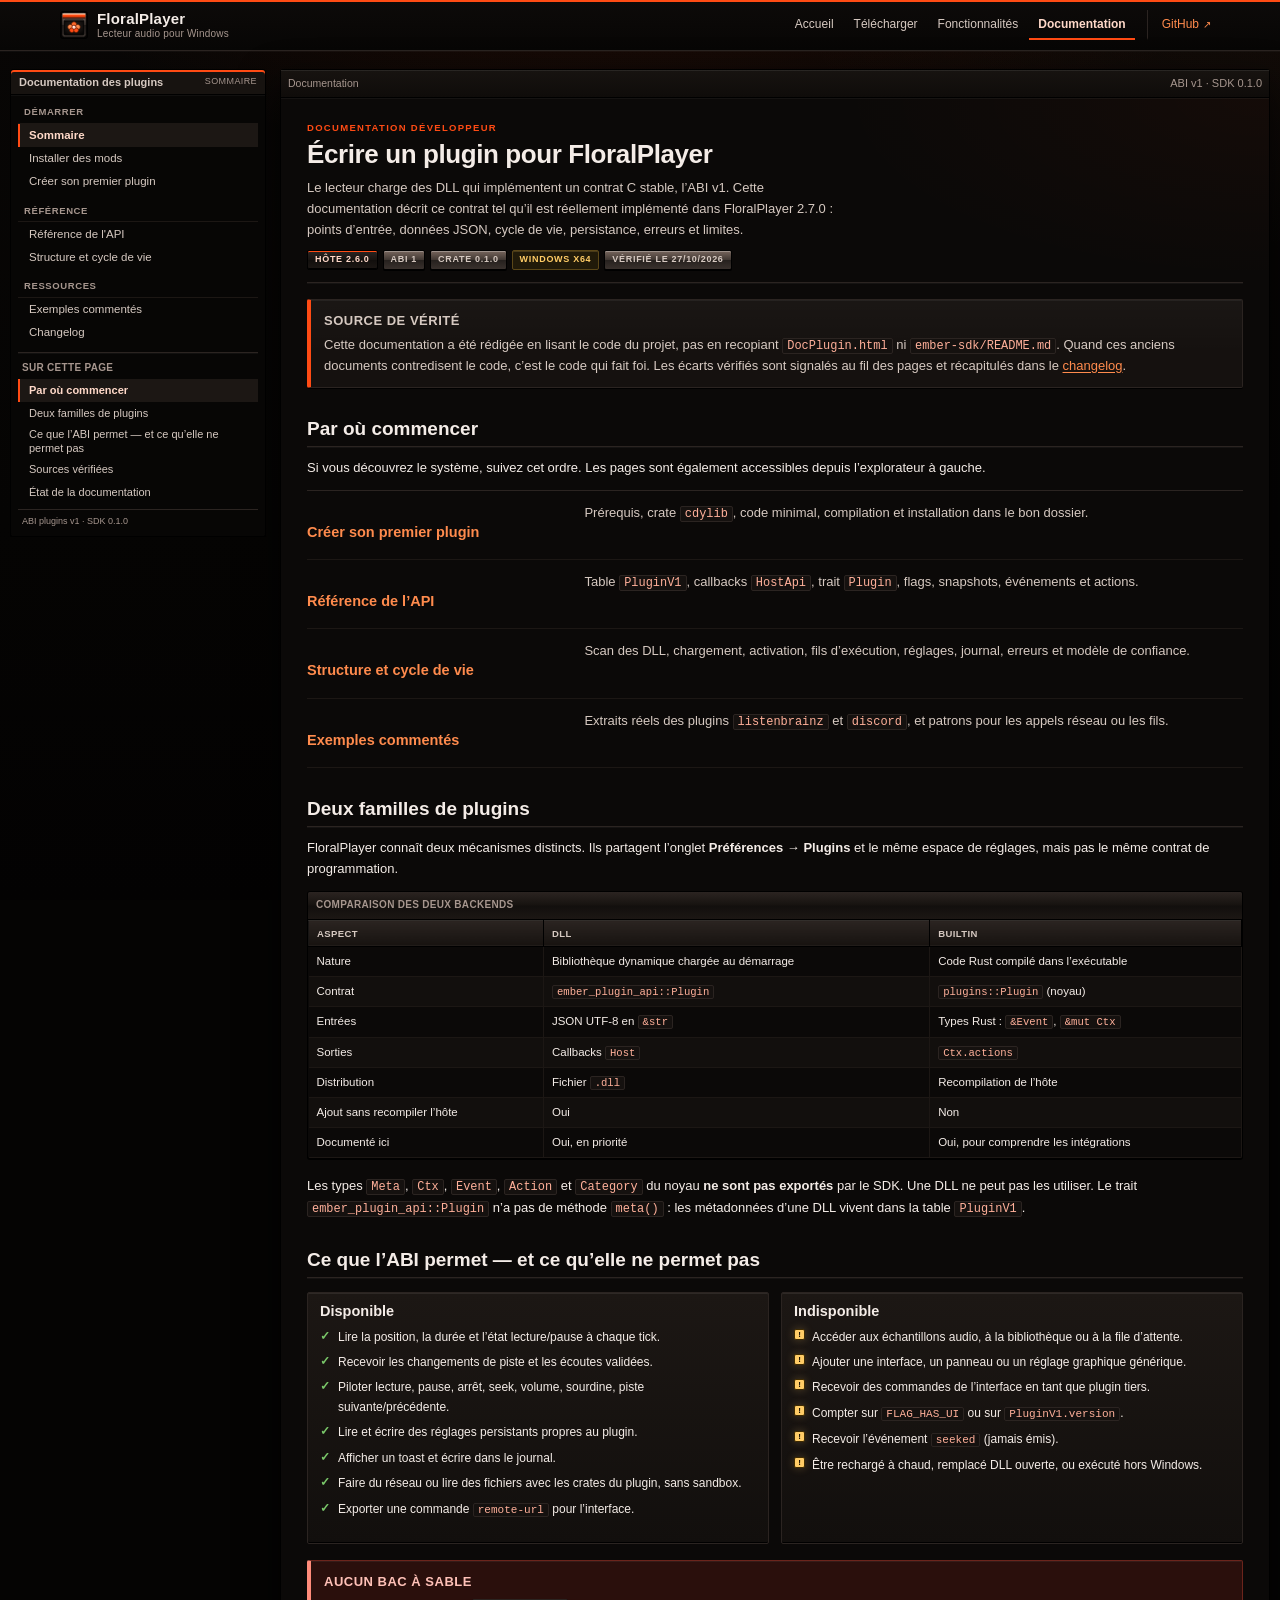
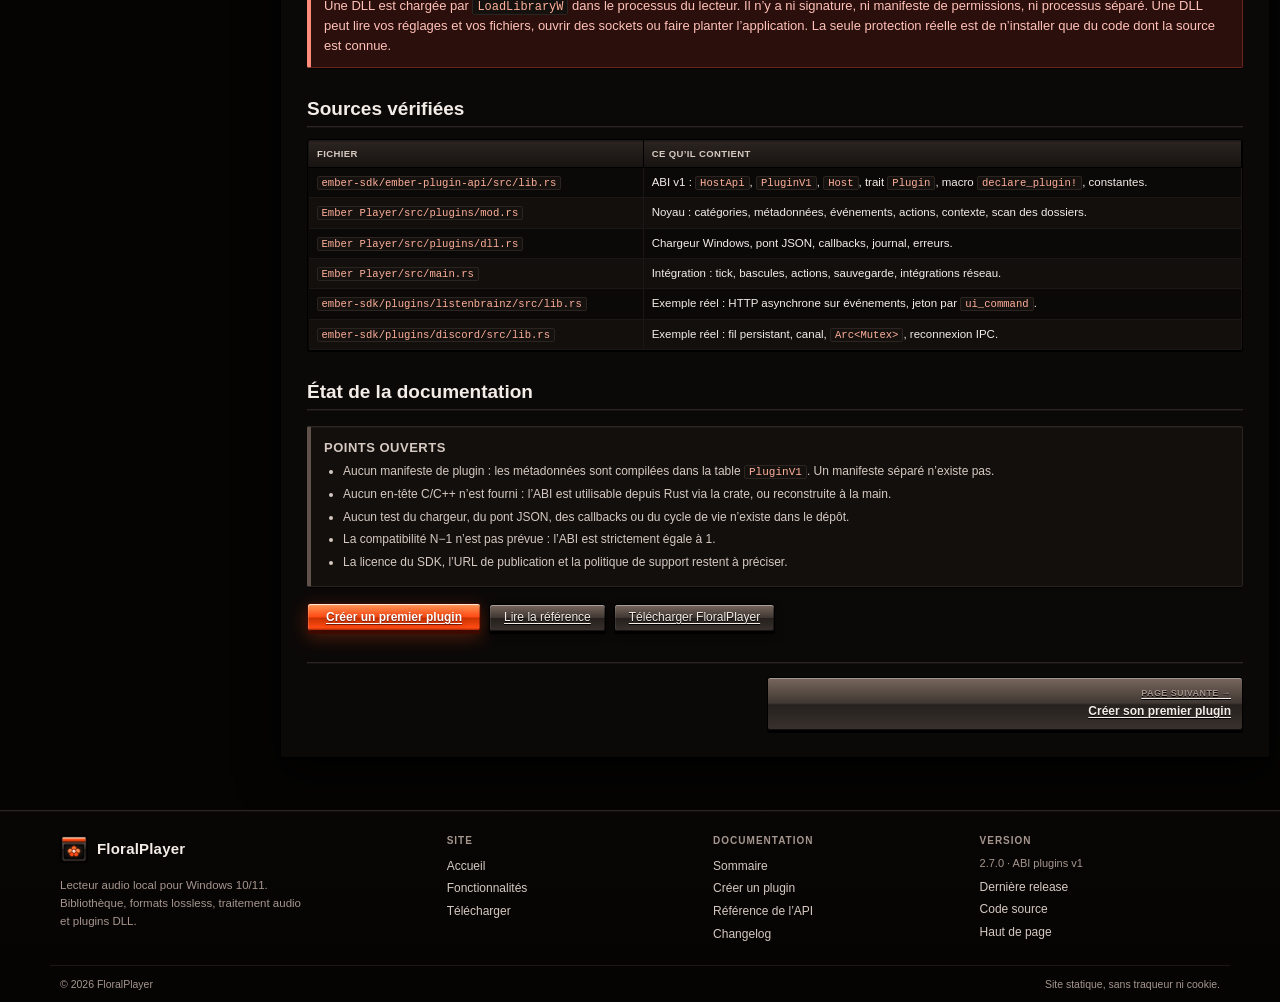
==== commit 8fbadc9d: "Site : version 2.7.0, manifeste de mise à jour et liens vers les releases publiques Co-Authored-By: " ====
--- a/docs/index.html
+++ b/docs/index.html
@@ -45,7 +45,7 @@
           <p class="doc-lede">
             Le lecteur charge des DLL qui implémentent un contrat C stable, l’ABI v1.
             Cette documentation décrit ce contrat tel qu’il est réellement implémenté dans
-            FloralPlayer <span data-version>2.6.0</span> : points d’entrée, données JSON,
+            FloralPlayer <span data-version>2.7.0</span> : points d’entrée, données JSON,
             cycle de vie, persistance, erreurs et limites.
           </p>
 
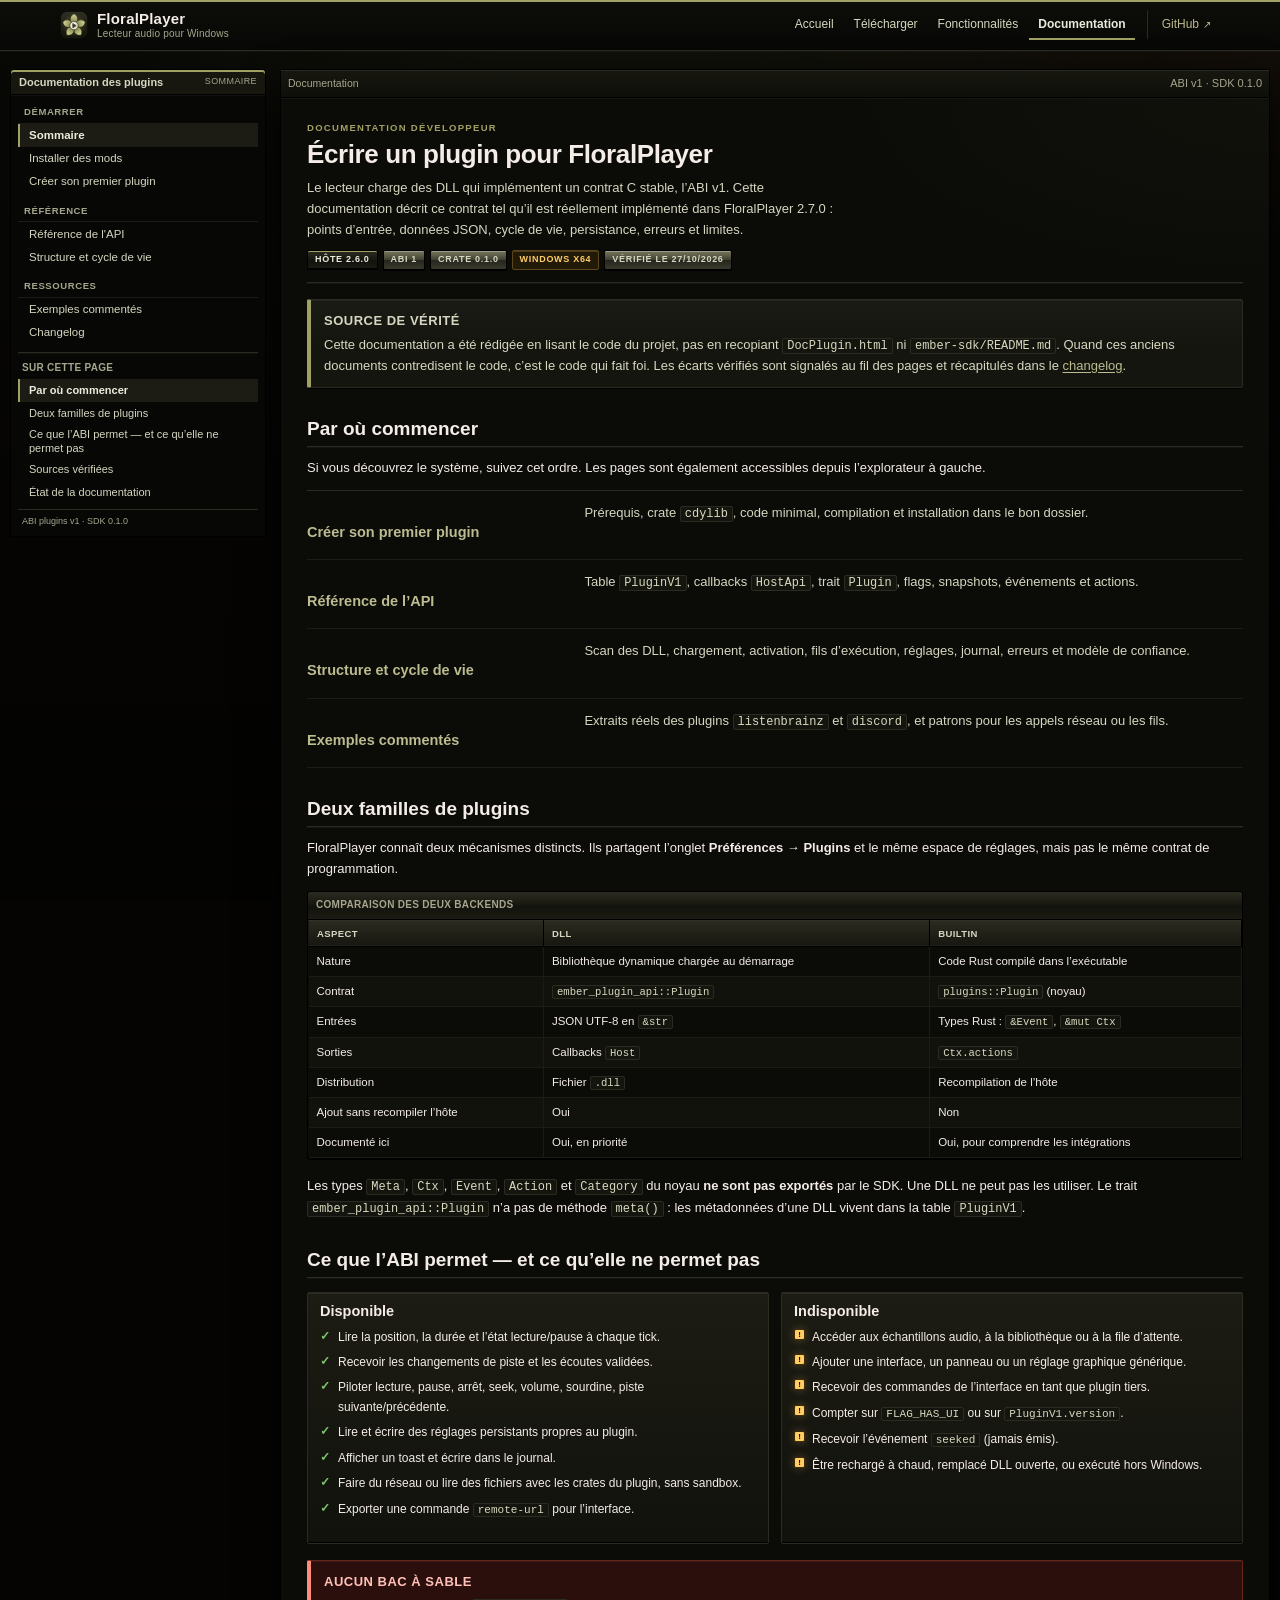
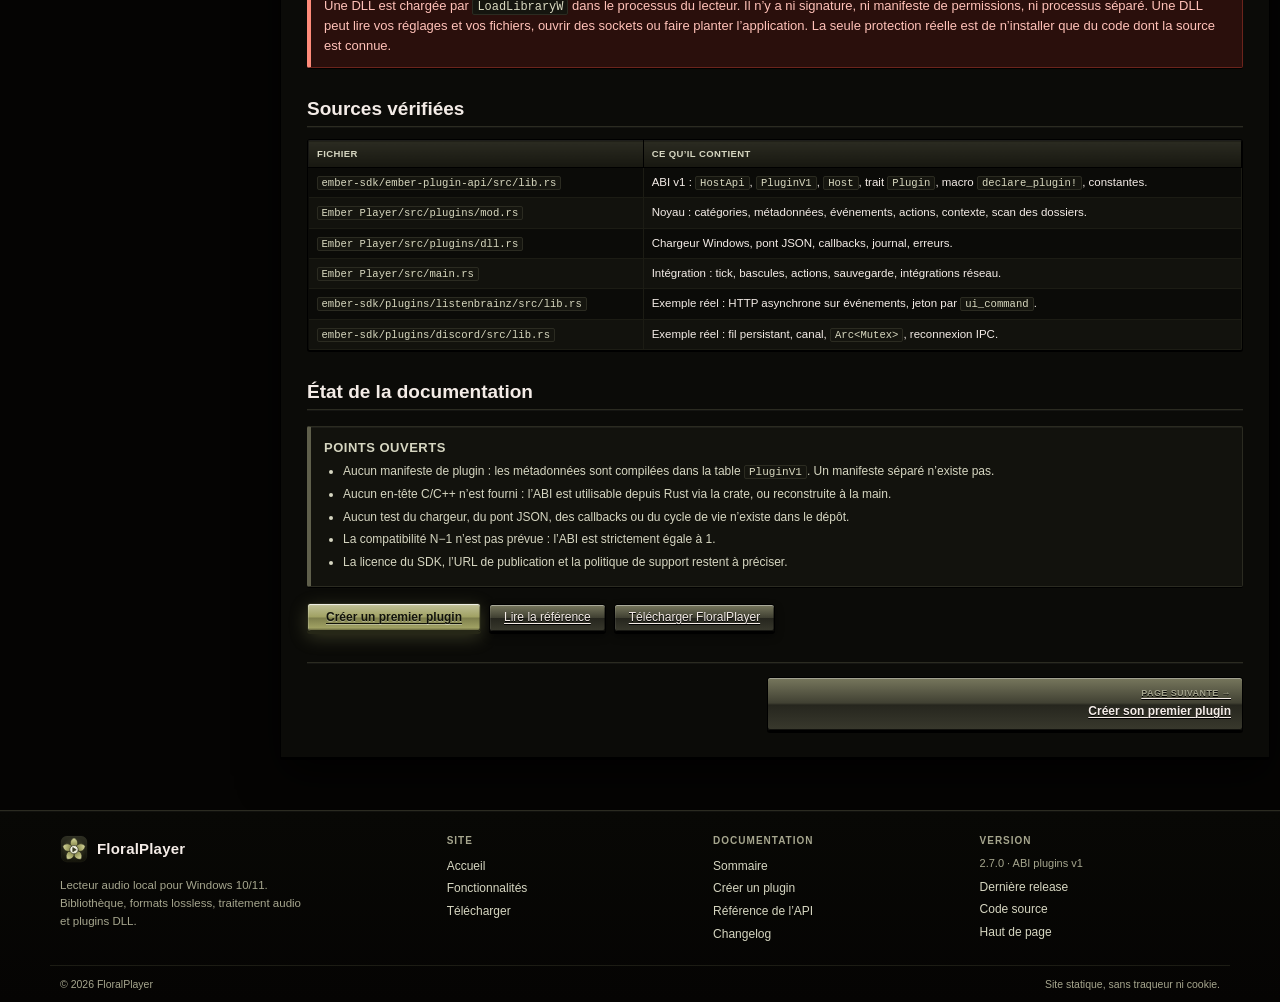
==== commit 1c88ea7a: "Site : nouveau logo (fleur olive avec bouton lecture) et favicon simplifié Co-Authored-By: Claude Op" ====
--- a/docs/index.html
+++ b/docs/index.html
@@ -5,7 +5,7 @@
   <meta name="viewport" content="width=device-width, initial-scale=1">
   <title>Documentation des plugins — FloralPlayer</title>
   <meta name="description" content="Documentation du système de plugins DLL de FloralPlayer 2.6.0 : ABI v1, cycle de vie, API, installation et limites réelles.">
-  <link rel="icon" href="../assets/logo.svg" type="image/svg+xml">
+  <link rel="icon" href="../assets/favicon.svg" type="image/svg+xml">
   <link rel="stylesheet" href="../css/style.css">
   <script src="../js/config.js" defer></script>
   <script src="../js/layout.js" defer></script>
--- a/css/style.css
+++ b/css/style.css
@@ -1,6 +1,6 @@
 /* ==========================================================================
    FloralPlayer — feuille de style unique
-   Direction : interface FloralPlayer. Fond noir chaud, accent orange, biseaux
+   Direction : interface FloralPlayer. Fond noir chaud, accent vert olive (#a0a163), biseaux
    et dégradés lumineux inspirés des boutons en relief de l’application.
    Aucune police, image ou librairie externe. Tout est centralisé ci-dessous.
    ========================================================================== */
@@ -12,56 +12,57 @@
 :root {
   /* Surfaces : noir chaud, du plus profond au plus élevé */
   --bg: #050403;
-  --face: #0f0c0a;
-  --face-light: #1c1714;
-  --face-dark: #070605;
-  --paper: #0b0908;
-  --paper-alt: #120f0d;
-  --surface-hi: #2b2421;
+  --face: #0f0f0a;
+  --face-light: #1c1c14;
+  --face-dark: #070705;
+  --paper: #0b0b08;
+  --paper-alt: #12120d;
+  --surface-hi: #2b2b21;
 
   /* Texte */
   --ink: #f4ece7;
-  --ink-soft: #d6c9c1;
-  --ink-muted: #a6968e;
+  --ink-soft: #d6d6c1;
+  --ink-muted: #a6a68e;
   --white: #ffffff;
   --shadow: #000000;
   --dark: #000000;
   --black: #000000;
 
   /* Lumière et arêtes */
-  --edge-hi: #5f524b;
-  --edge-hi-strong: #b4a7a0;
+  --edge-hi: #5f5f4b;
+  --edge-hi-strong: #b4b4a0;
   --edge-lo: #000000;
 
-  /* Accent orange de l’application */
-  --title: #ff4b14;
-  --title-mid: #cb3300;
-  --title-light: #ffd9c9;
-  --title-text: #ffffff;
-  --link: #ff8b4d;
-  --link-visited: #ffb09a;
-  --link-hover: #ffd9c9;
-  --accent: #ff4b14;
-  --accent-soft: #2a0e07;
+  /* Accent vert olive de l’application (#a0a163) */
+  --title: #a0a163;
+  --title-mid: #7e7f4c;
+  --title-light: #ebebdd;
+  --title-text: #12130a;
+  --on-accent: #12130a;
+  --link: #bcbc90;
+  --link-visited: #d9d9c0;
+  --link-hover: #ebebdd;
+  --accent: #a0a163;
+  --accent-soft: #1d1d14;
   --ok: #7ac86a;
   --ok-soft: #101d0c;
   --warn: #ffcc66;
   --warn-soft: #211a09;
   --danger: #ff8b7a;
   --danger-soft: #2a0f0c;
-  --info-soft: #15110f;
+  --info-soft: #15150f;
   --code-bg: #050403;
   --code-ink: #f4ece7;
 
   /* Dégradés : métal sombre et orange lumineux */
-  --metal: linear-gradient(180deg, #77665d 0%, #413833 48%, #26211e 52%, #39312d 100%);
-  --metal-hi: linear-gradient(180deg, #8c7a70 0%, #4c413c 48%, #2f2825 52%, #453a34 100%);
-  --metal-pressed: linear-gradient(180deg, #1c1714 0%, #2b2421 100%);
-  --metal-head: linear-gradient(180deg, #2b2421 0%, #171310 48%, #120f0d 52%, #1c1714 100%);
-  --orange: linear-gradient(180deg, #ffb17a 0%, #ff8b4d 8%, #ff4b14 48%, #cb3300 52%, #ff4b14 88%, #821a00 100%);
-  --orange-hi: linear-gradient(180deg, #ffc49a 0%, #ffa06b 8%, #ff5c27 48%, #e13b00 52%, #ff5c27 88%, #9a2000 100%);
-  --orange-pressed: linear-gradient(180deg, #821a00 0%, #cb3300 45%, #ff4b14 100%);
-  --title-gloss: linear-gradient(180deg, #ffb17a 0%, #ff8b4d 7%, #ff4b14 40%, #cb3300 88%, #aa2800 93%, #821a00 100%);
+  --metal: linear-gradient(180deg, #77775d 0%, #414133 48%, #26261e 52%, #39392d 100%);
+  --metal-hi: linear-gradient(180deg, #8c8c70 0%, #4c4c3c 48%, #2f2f25 52%, #454534 100%);
+  --metal-pressed: linear-gradient(180deg, #1c1c14 0%, #2b2b21 100%);
+  --metal-head: linear-gradient(180deg, #2b2b21 0%, #171710 48%, #12120d 52%, #1c1c14 100%);
+  --orange: linear-gradient(180deg, #cdcdac 0%, #bcbc90 8%, #a0a163 48%, #7e7f4c 52%, #a0a163 88%, #515131 100%);
+  --orange-hi: linear-gradient(180deg, #d9d9c0 0%, #c7c8a3 8%, #adae78 48%, #8c8d54 52%, #adae78 88%, #60603a 100%);
+  --orange-pressed: linear-gradient(180deg, #515131 0%, #7e7f4c 45%, #a0a163 100%);
+  --title-gloss: linear-gradient(180deg, #cdcdac 0%, #bcbc90 7%, #a0a163 40%, #7e7f4c 88%, #6a6a40 93%, #515131 100%);
 
   /* Biseaux : arête claire en haut, noir en bas */
   --bevel-out:
@@ -123,9 +124,9 @@
   flex-direction: column;
   background-color: var(--bg);
   background-image:
-    radial-gradient(900px 420px at 50% -120px, rgba(255, 75, 20, 0.13), transparent 72%),
+    radial-gradient(900px 420px at 50% -120px, rgba(160, 161, 99, 0.13), transparent 72%),
     radial-gradient(700px 360px at 100% 0%, rgba(255, 139, 77, 0.05), transparent 70%),
-    linear-gradient(180deg, #080605 0%, #050403 58%, #030202 100%);
+    linear-gradient(180deg, #080805 0%, #050403 58%, #030302 100%);
   background-attachment: fixed;
   color: var(--ink);
   font-family: var(--font-ui);
@@ -193,10 +194,10 @@
 
 code {
   padding: 0 4px;
-  background: #15110f;
+  background: #15150f;
   border: 1px solid var(--surface-hi);
   border-radius: 2px;
-  color: #ffb09a;
+  color: #d9d9c0;
   font-size: 0.92em;
   overflow-wrap: anywhere;
   white-space: break-spaces;
@@ -224,25 +225,25 @@
 
 /* Barres de défilement rétro, version sombre */
 * {
-  scrollbar-color: #4c413c #090807;
+  scrollbar-color: #4c4c3c #090907;
   scrollbar-width: auto;
 }
 
 ::-webkit-scrollbar {
   width: 16px;
   height: 16px;
-  background: #090807;
+  background: #090907;
 }
 
 ::-webkit-scrollbar-track {
   background:
-    repeating-linear-gradient(45deg, #0b0908 0 2px, #14110f 2px 4px);
-  border-left: 1px solid #1c1714;
-  border-top: 1px solid #1c1714;
+    repeating-linear-gradient(45deg, #0b0b08 0 2px, #14140f 2px 4px);
+  border-left: 1px solid #1c1c14;
+  border-top: 1px solid #1c1c14;
 }
 
 ::-webkit-scrollbar-thumb {
-  background: linear-gradient(180deg, #77665d 0%, #413833 48%, #26211e 52%, #39312d 100%);
+  background: linear-gradient(180deg, #77775d 0%, #414133 48%, #26261e 52%, #39392d 100%);
   border: 1px solid #000000;
   border-radius: 2px;
   box-shadow:
@@ -251,23 +252,23 @@
 }
 
 ::-webkit-scrollbar-thumb:hover {
-  background: linear-gradient(180deg, #8c7a70 0%, #4c413c 48%, #2f2825 52%, #453a34 100%);
+  background: linear-gradient(180deg, #8c8c70 0%, #4c4c3c 48%, #2f2f25 52%, #454534 100%);
 }
 
 ::-webkit-scrollbar-thumb:active {
-  background: linear-gradient(180deg, #1c1714 0%, #2b2421 100%);
+  background: linear-gradient(180deg, #1c1c14 0%, #2b2b21 100%);
 }
 
 ::-webkit-scrollbar-button:single-button {
   display: block;
   width: 16px;
   height: 16px;
-  background: linear-gradient(180deg, #39312d 0%, #1c1714 100%);
+  background: linear-gradient(180deg, #39392d 0%, #1c1c14 100%);
   border: 1px solid #000000;
   box-shadow: inset 0 1px 0 rgba(255, 255, 255, 0.2);
 }
 
-::-webkit-scrollbar-corner { background: #070605; }
+::-webkit-scrollbar-corner { background: #070705; }
 
 /* Accessibilité */
 .visually-hidden {
@@ -307,8 +308,8 @@
    -------------------------------------------------------------------------- */
 
 .masthead {
-  background: linear-gradient(180deg, #0d0a09 0%, #070605 100%);
-  border-bottom: 1px solid #2b2421;
+  background: linear-gradient(180deg, #0d0d09 0%, #070705 100%);
+  border-bottom: 1px solid #2b2b21;
   box-shadow:
     inset 0 2px 0 var(--accent),
     0 1px 0 rgba(255, 255, 255, 0.03);
@@ -341,10 +342,6 @@
   flex: 0 0 auto;
   width: 28px;
   height: 28px;
-  border: 1px solid #000000;
-  border-radius: 3px;
-  background: #050403;
-  image-rendering: pixelated;
 }
 
 .brand__text {
@@ -406,7 +403,7 @@
 .site-nav__link--ext {
   margin-left: 10px;
   padding-left: 14px;
-  border-left: 1px solid #2b2421;
+  border-left: 1px solid #2b2b21;
   color: var(--link);
 }
 
@@ -422,8 +419,8 @@
 
 .site-footer {
   margin-top: 42px;
-  background: linear-gradient(180deg, #080605 0%, #050403 100%);
-  border-top: 1px solid #2b2421;
+  background: linear-gradient(180deg, #080805 0%, #050403 100%);
+  border-top: 1px solid #2b2b21;
   box-shadow: inset 0 1px 0 rgba(255, 255, 255, 0.03);
 }
 
@@ -480,7 +477,7 @@
   max-width: var(--page-max);
   margin: 0 auto;
   padding: 10px;
-  border-top: 1px solid #1c1714;
+  border-top: 1px solid #1c1c14;
   color: var(--ink-muted);
   font-size: 10.5px;
 }
@@ -508,7 +505,7 @@
   gap: 16px;
   margin-bottom: 12px;
   padding-bottom: 6px;
-  border-bottom: 1px solid #2b2421;
+  border-bottom: 1px solid #2b2b21;
   box-shadow: 0 1px 0 rgba(255, 255, 255, 0.05);
 }
 
@@ -558,7 +555,7 @@
    -------------------------------------------------------------------------- */
 
 .window {
-  background: linear-gradient(180deg, #14110f 0%, #0b0908 100%);
+  background: linear-gradient(180deg, #14140f 0%, #0b0b08 100%);
   border: 1px solid #000000;
   border-radius: var(--radius);
   box-shadow:
@@ -568,7 +565,7 @@
 
 .window__body {
   padding: 18px;
-  background: linear-gradient(180deg, #0f0c0a 0%, #0b0908 100%);
+  background: linear-gradient(180deg, #0f0f0a 0%, #0b0b08 100%);
 }
 
 .window__body--paper {
@@ -577,7 +574,7 @@
 }
 
 .panel {
-  background: linear-gradient(180deg, #171310 0%, #0f0c0a 100%);
+  background: linear-gradient(180deg, #171710 0%, #0f0f0a 100%);
   border: 1px solid #000000;
   border-radius: var(--radius);
   box-shadow:
@@ -594,7 +591,7 @@
 .panel__title {
   margin: 0 0 8px;
   padding-bottom: 4px;
-  border-bottom: 1px solid #2b2421;
+  border-bottom: 1px solid #2b2b21;
   box-shadow: 0 1px 0 rgba(255, 255, 255, 0.04);
   font-size: 12px;
   font-weight: 700;
@@ -604,8 +601,8 @@
 .groupbox {
   margin: 18px 0;
   padding: 14px;
-  background: linear-gradient(180deg, #120f0d 0%, #0b0908 100%);
-  border: 1px solid #2b2421;
+  background: linear-gradient(180deg, #12120d 0%, #0b0b08 100%);
+  border: 1px solid #2b2b21;
   border-radius: var(--radius);
   box-shadow:
     inset 0 1px 0 rgba(255, 255, 255, 0.07),
@@ -662,7 +659,7 @@
     inset -1px 0 0 rgba(0, 0, 0, 0.38),
     inset 0 -1px 0 rgba(0, 0, 0, 0.6),
     0 2px 0 #000000,
-    0 0 16px rgba(255, 75, 20, 0.22);
+    0 0 16px rgba(160, 161, 99, 0.22);
 }
 
 .button:active {
@@ -677,41 +674,41 @@
 .button--primary {
   padding: 6px 18px;
   background: var(--orange);
-  border-color: #3e0a00;
-  color: var(--white);
-  font-weight: 700;
-  text-shadow: 0 1px 0 #821a00, 0 0 8px rgba(0, 0, 0, 0.22);
+  border-color: #262717;
+  color: var(--on-accent);
+  font-weight: 700;
+  text-shadow: 0 1px 0 rgba(255, 255, 255, 0.35);
   box-shadow:
     inset 0 1px 0 rgba(255, 255, 255, 0.68),
     inset 1px 0 0 rgba(255, 255, 255, 0.18),
     inset -1px 0 0 rgba(0, 0, 0, 0.3),
-    inset 0 -1px 0 #3e0a00,
-    0 2px 0 #3e0a00,
-    0 5px 18px rgba(255, 75, 20, 0.3);
-}
-
-.button--primary:visited { color: var(--white); }
+    inset 0 -1px 0 #262717,
+    0 2px 0 #262717,
+    0 5px 18px rgba(160, 161, 99, 0.3);
+}
+
+.button--primary:visited { color: var(--on-accent); }
 
 .button--primary:hover {
   background: var(--orange-hi);
-  border-color: #ff8b4d;
-  color: var(--white);
+  border-color: #bcbc90;
+  color: var(--on-accent);
   box-shadow:
     inset 0 1px 0 rgba(255, 255, 255, 0.78),
     inset 1px 0 0 rgba(255, 255, 255, 0.22),
     inset -1px 0 0 rgba(0, 0, 0, 0.3),
-    inset 0 -1px 0 #3e0a00,
-    0 2px 0 #3e0a00,
-    0 0 24px rgba(255, 75, 20, 0.42);
+    inset 0 -1px 0 #262717,
+    0 2px 0 #262717,
+    0 0 24px rgba(160, 161, 99, 0.42);
 }
 
 .button--primary:active {
   background: var(--orange-pressed);
   box-shadow:
     inset 0 2px 5px rgba(62, 10, 0, 0.72),
-    inset 1px 1px 0 #3e0a00,
-    inset -1px -1px 0 #ff8b4d,
-    0 1px 0 #3e0a00;
+    inset 1px 1px 0 #262717,
+    inset -1px -1px 0 #bcbc90,
+    0 1px 0 #262717;
   transform: translateY(1px);
 }
 
@@ -737,8 +734,8 @@
 }
 
 .button--ghost:hover {
-  background: #1c1714;
-  border-color: #2b2421;
+  background: #1c1c14;
+  border-color: #2b2b21;
   color: var(--link-hover);
   box-shadow: inset 0 1px 0 rgba(255, 255, 255, 0.08);
   text-decoration: none;
@@ -800,12 +797,12 @@
 
 .badge--accent {
   background: var(--orange);
-  border-color: #3e0a00;
+  border-color: #262717;
   box-shadow:
     inset 0 1px 0 rgba(255, 255, 255, 0.55),
-    inset 0 -1px 0 #3e0a00;
-  color: var(--white);
-  text-shadow: 0 1px 0 #821a00;
+    inset 0 -1px 0 #262717;
+  color: var(--on-accent);
+  text-shadow: 0 1px 0 rgba(255, 255, 255, 0.35);
 }
 
 .badge--ok {
@@ -839,7 +836,7 @@
   align-items: center;
   gap: 34px;
   padding: 34px 0 28px;
-  border-bottom: 1px solid #2b2421;
+  border-bottom: 1px solid #2b2b21;
 }
 
 .hero__text { min-width: 0; }
@@ -887,7 +884,7 @@
   display: flex;
   flex-wrap: wrap;
   margin: 18px 0 0;
-  border-top: 1px solid #2b2421;
+  border-top: 1px solid #2b2b21;
 }
 
 .facts > div {
@@ -898,7 +895,7 @@
 
 .facts > div + div {
   padding-left: 12px;
-  border-left: 1px solid #1c1714;
+  border-left: 1px solid #1c1c14;
 }
 
 .facts dt {
@@ -920,7 +917,7 @@
 .shot {
   margin: 0;
   padding: 4px;
-  background: #080605;
+  background: #080805;
   border: 1px solid #000000;
   border-radius: var(--radius);
   box-shadow:
@@ -928,12 +925,12 @@
     0 16px 34px rgba(0, 0, 0, 0.6);
 }
 
-.shot__canvas { background: #080605; }
+.shot__canvas { background: #080805; }
 
 .shot__canvas img {
   display: block;
   width: 100%;
-  border: 1px solid #2b2421;
+  border: 1px solid #2b2b21;
   background: #050403;
 }
 
@@ -952,7 +949,7 @@
   gap: 34px;
   margin-top: 34px;
   padding-top: 18px;
-  border-top: 1px solid #2b2421;
+  border-top: 1px solid #2b2b21;
 }
 
 .section-intro h2 {
@@ -974,7 +971,7 @@
   margin: 0;
   padding: 0;
   list-style: none;
-  border-top: 1px solid #2b2421;
+  border-top: 1px solid #2b2b21;
 }
 
 .ledger li {
@@ -983,7 +980,7 @@
   gap: 14px;
   margin: 0;
   padding: 11px 0;
-  border-bottom: 1px solid #1c1714;
+  border-bottom: 1px solid #1c1c14;
 }
 
 .ledger h3 {
@@ -1018,7 +1015,7 @@
   gap: 16px;
   margin-top: 34px;
   padding: 18px 0 0;
-  border-top: 1px solid #2b2421;
+  border-top: 1px solid #2b2b21;
 }
 
 .cta-band h2 {
@@ -1053,22 +1050,22 @@
   display: grid;
   grid-template-columns: repeat(4, minmax(0, 1fr));
   margin: 2px 0 10px;
-  border-top: 1px solid #2b2421;
-  border-bottom: 1px solid #2b2421;
+  border-top: 1px solid #2b2b21;
+  border-bottom: 1px solid #2b2b21;
 }
 
 .summary-row a {
   display: block;
   min-width: 0;
   padding: 10px 14px 11px;
-  border-right: 1px solid #1c1714;
+  border-right: 1px solid #1c1c14;
   color: var(--ink-soft);
   text-decoration: none;
 }
 
 .summary-row a:last-child { border-right: 0; }
 .summary-row a:visited { color: var(--ink-soft); }
-.summary-row a:hover { background: #120f0d; text-decoration: none; }
+.summary-row a:hover { background: #12120d; text-decoration: none; }
 
 .summary-row strong {
   display: block;
@@ -1090,13 +1087,13 @@
   display: grid;
   grid-template-columns: repeat(2, minmax(0, 1fr));
   gap: 0 30px;
-  border-top: 1px solid #2b2421;
+  border-top: 1px solid #2b2b21;
 }
 
 .entry {
   min-width: 0;
   padding: 12px 0;
-  border-bottom: 1px solid #1c1714;
+  border-bottom: 1px solid #1c1c14;
 }
 
 .entry h3 {
@@ -1125,13 +1122,13 @@
 
 .download-main {
   padding: 20px;
-  border-right: 1px solid #2b2421;
+  border-right: 1px solid #2b2b21;
   box-shadow: inset -1px 0 0 rgba(255, 255, 255, 0.04);
 }
 
 .download-side {
   padding: 16px;
-  background: linear-gradient(180deg, #171310 0%, #0f0c0a 100%);
+  background: linear-gradient(180deg, #171710 0%, #0f0f0a 100%);
   box-shadow: inset 1px 0 0 rgba(255, 255, 255, 0.04);
 }
 
@@ -1148,8 +1145,8 @@
   gap: 7px;
   margin: 10px 0 0;
   padding: 7px 9px;
-  background: #15110f;
-  border: 1px solid #2b2421;
+  background: #15150f;
+  border: 1px solid #2b2b21;
   border-radius: 2px;
   box-shadow: inset 0 1px 0 rgba(255, 255, 255, 0.05);
   color: var(--ink-soft);
@@ -1174,11 +1171,11 @@
 .release-status.is-warn::before { background: var(--warn); box-shadow: 0 0 8px rgba(255, 204, 102, 0.5); }
 .release-status.is-error { background: var(--danger-soft); border-color: #6b241c; color: #ffb3a8; }
 .release-status.is-error::before { background: var(--danger); box-shadow: 0 0 8px rgba(255, 139, 122, 0.55); }
-.release-status.is-loading::before { background: var(--accent); box-shadow: 0 0 8px rgba(255, 75, 20, 0.6); }
+.release-status.is-loading::before { background: var(--accent); box-shadow: 0 0 8px rgba(160, 161, 99, 0.6); }
 
 .release-status[aria-busy="true"]::before {
   background: var(--accent);
-  box-shadow: 0 0 0 2px rgba(255, 75, 20, 0.2), 0 0 10px rgba(255, 75, 20, 0.65);
+  box-shadow: 0 0 0 2px rgba(160, 161, 99, 0.2), 0 0 10px rgba(160, 161, 99, 0.65);
 }
 
 .release-actions {
@@ -1201,7 +1198,7 @@
   gap: 10px;
   margin: 0;
   padding: 5px 0;
-  border-bottom: 1px solid #2b2421;
+  border-bottom: 1px solid #2b2b21;
   box-shadow: 0 1px 0 rgba(255, 255, 255, 0.03);
   font-size: 11px;
 }
@@ -1236,7 +1233,7 @@
   position: relative;
   margin: 0 0 14px;
   padding: 0 0 13px 38px;
-  border-bottom: 1px solid #2b2421;
+  border-bottom: 1px solid #2b2b21;
   box-shadow: 0 1px 0 rgba(255, 255, 255, 0.03);
 }
 
@@ -1251,20 +1248,20 @@
   width: 25px;
   height: 25px;
   background: var(--orange);
-  border: 1px solid #3e0a00;
+  border: 1px solid #262717;
   border-radius: 3px;
   box-shadow:
     inset 0 1px 0 rgba(255, 255, 255, 0.6),
-    inset 0 -1px 0 #3e0a00,
-    0 2px 0 #3e0a00,
-    0 0 12px rgba(255, 75, 20, 0.22);
+    inset 0 -1px 0 #262717,
+    0 2px 0 #262717,
+    0 0 12px rgba(160, 161, 99, 0.22);
   color: var(--white);
   font-family: var(--font-ui);
   font-size: 12px;
   font-weight: 700;
   line-height: 23px;
   text-align: center;
-  text-shadow: 0 1px 0 #821a00;
+  text-shadow: 0 1px 0 #515131;
 }
 
 .steps h3 { margin: 0 0 4px; font-size: 14px; }
@@ -1291,8 +1288,8 @@
   top: 4px;
   width: 11px;
   height: 11px;
-  background: #070605;
-  border: 1px solid #4c413c;
+  background: #070705;
+  border: 1px solid #4c4c3c;
   border-radius: 2px;
   box-shadow: inset 1px 1px 0 #000000;
 }
@@ -1310,8 +1307,8 @@
 .path {
   display: inline-block;
   padding: 1px 5px;
-  background: #070605;
-  border: 1px solid #2b2421;
+  background: #070705;
+  border: 1px solid #2b2b21;
   border-radius: 2px;
   box-shadow: inset 0 1px 0 rgba(255, 255, 255, 0.04);
   font-family: var(--font-mono);
@@ -1327,7 +1324,7 @@
 .feature-block {
   margin: 0 0 18px;
   padding: 14px 0 2px;
-  border-top: 1px solid #2b2421;
+  border-top: 1px solid #2b2b21;
 }
 
 .feature-block h2 {
@@ -1413,7 +1410,7 @@
 }
 
 .explorer {
-  background: #0b0908;
+  background: #0b0b08;
   border: 1px solid #000000;
   border-radius: var(--radius);
   box-shadow:
@@ -1426,7 +1423,7 @@
   align-items: center;
   gap: 6px;
   padding: 5px 8px;
-  background: #171310;
+  background: #171710;
   border-bottom: 1px solid #000000;
   border-radius: var(--radius) var(--radius) 0 0;
   box-shadow: inset 0 2px 0 var(--accent);
@@ -1457,7 +1454,7 @@
 
 .explorer__body {
   padding: 7px;
-  background: #070605;
+  background: #070705;
   border-radius: 0 0 var(--radius) var(--radius);
   box-shadow: inset 0 1px 0 rgba(255, 255, 255, 0.04);
 }
@@ -1468,7 +1465,7 @@
 
 .tree-folder {
   padding: 3px 6px;
-  border-bottom: 1px solid #1c1714;
+  border-bottom: 1px solid #1c1c14;
   color: var(--ink-muted);
   font-size: 9.5px;
   font-weight: 700;
@@ -1492,14 +1489,14 @@
 
 .tree-link:hover {
   border-left-color: var(--edge-hi);
-  background: #120f0d;
+  background: #12120d;
   color: var(--white);
   text-decoration: none;
 }
 
 .tree-link.is-active {
   border-left-color: var(--accent);
-  background: #1c1714;
+  background: #1c1c14;
   color: var(--title-light);
   font-weight: 700;
 }
@@ -1510,7 +1507,7 @@
 .explorer__toc {
   margin-top: 4px;
   padding-top: 4px;
-  border-top: 1px solid #2b2421;
+  border-top: 1px solid #2b2b21;
   box-shadow: inset 0 1px 0 rgba(255, 255, 255, 0.04);
 }
 
@@ -1526,7 +1523,7 @@
 .explorer__foot {
   margin-top: 6px;
   padding: 5px 4px 1px;
-  border-top: 1px solid #2b2421;
+  border-top: 1px solid #2b2b21;
   color: var(--ink-muted);
   font-size: 9px;
   line-height: 1.4;
@@ -1535,7 +1532,7 @@
 /* Fenêtre de documentation */
 .doc-window {
   min-width: 0;
-  background: #0b0908;
+  background: #0b0b08;
   border: 1px solid #000000;
   border-radius: var(--radius);
   box-shadow:
@@ -1549,7 +1546,7 @@
   align-items: center;
   gap: 6px;
   padding: 5px 7px;
-  background: linear-gradient(180deg, #171310 0%, #0f0c0a 100%);
+  background: linear-gradient(180deg, #171710 0%, #0f0f0a 100%);
   border-bottom: 1px solid #000000;
   box-shadow:
     inset 0 1px 0 rgba(255, 255, 255, 0.08),
@@ -1573,7 +1570,7 @@
   position: relative;
   padding: 22px 26px 26px;
   background:
-    radial-gradient(620px 260px at 100% 0%, rgba(255, 75, 20, 0.04), transparent 70%),
+    radial-gradient(620px 260px at 100% 0%, rgba(160, 161, 99, 0.04), transparent 70%),
     var(--paper);
   box-shadow: inset 0 1px 0 rgba(255, 255, 255, 0.04);
   font-size: 13px;
@@ -1614,14 +1611,14 @@
   gap: 5px;
   margin: 0 0 16px;
   padding-bottom: 12px;
-  border-bottom: 1px solid #2b2421;
+  border-bottom: 1px solid #2b2b21;
   box-shadow: 0 1px 0 rgba(255, 255, 255, 0.04);
 }
 
 .doc-content h2 {
   margin: 30px 0 10px;
   padding-bottom: 5px;
-  border-bottom: 1px solid #2b2421;
+  border-bottom: 1px solid #2b2b21;
   box-shadow: 0 1px 0 rgba(255, 255, 255, 0.04);
   font-size: 19px;
   scroll-margin-top: 14px;
@@ -1656,8 +1653,8 @@
 .doc-content blockquote {
   margin: 14px 0;
   padding: 9px 12px;
-  background: #15110f;
-  border: 1px solid #2b2421;
+  background: #15150f;
+  border: 1px solid #2b2b21;
   border-left: 4px solid var(--accent);
   border-radius: 2px;
   box-shadow: inset 0 1px 0 rgba(255, 255, 255, 0.05);
@@ -1680,13 +1677,13 @@
   margin: 10px 0;
   padding: 9px 11px;
   overflow-x: auto;
-  background: #070605;
-  border: 1px solid #2b2421;
+  background: #070705;
+  border: 1px solid #2b2b21;
   border-radius: 2px;
   box-shadow:
     inset 0 1px 0 rgba(255, 255, 255, 0.05),
     0 1px 0 #000000;
-  color: #ffd9c9;
+  color: #ebebdd;
   font-family: var(--font-mono);
   font-size: 11.5px;
   line-height: 1.55;
@@ -1700,7 +1697,7 @@
 .table-wrap {
   margin: 12px 0 16px;
   overflow-x: auto;
-  background: #0b0908;
+  background: #0b0b08;
   border: 1px solid #000000;
   border-radius: var(--radius);
   box-shadow:
@@ -1711,7 +1708,7 @@
 table {
   width: 100%;
   border-collapse: collapse;
-  background: #0b0908;
+  background: #0b0b08;
   font-size: 11.5px;
   line-height: 1.45;
 }
@@ -1730,7 +1727,7 @@
 
 th {
   padding: 6px 8px;
-  background: linear-gradient(180deg, #2b2421 0%, #171310 100%);
+  background: linear-gradient(180deg, #2b2b21 0%, #171710 100%);
   border-top: 1px solid rgba(255, 255, 255, 0.08);
   border-right: 1px solid #000000;
   border-bottom: 1px solid #000000;
@@ -1747,13 +1744,13 @@
 
 td {
   padding: 6px 8px;
-  border-right: 1px solid #1c1714;
-  border-bottom: 1px solid #1c1714;
+  border-right: 1px solid #1c1c14;
+  border-bottom: 1px solid #1c1c14;
   vertical-align: top;
 }
 
 tbody tr:nth-child(even) td { background: var(--paper-alt); }
-tbody tr:hover td { background: #1c1714; }
+tbody tr:hover td { background: #1c1c14; }
 
 td code, th code { white-space: nowrap; }
 
@@ -1768,8 +1765,8 @@
   padding: 11px 13px;
   background:
     linear-gradient(180deg, rgba(255, 255, 255, 0.025) 0%, transparent 60%),
-    #15110f;
-  border: 1px solid #2b2421;
+    #15150f;
+  border: 1px solid #2b2b21;
   border-left: 4px solid var(--accent);
   border-radius: 2px;
   box-shadow:
@@ -1821,8 +1818,8 @@
 }
 
 .callout--flat {
-  background: #120f0d;
-  border-color: #2b2421;
+  background: #12120d;
+  border-color: #2b2b21;
   border-left-color: var(--edge-hi);
   color: var(--ink-soft);
 }
@@ -1929,12 +1926,12 @@
 }
 
 .code-block pre::-webkit-scrollbar-track {
-  background: #0b0908;
-  border-color: #1c1714;
+  background: #0b0b08;
+  border-color: #1c1c14;
 }
 
 .code-block pre::-webkit-scrollbar-thumb {
-  background: linear-gradient(180deg, #77665d 0%, #413833 48%, #26211e 52%, #39312d 100%);
+  background: linear-gradient(180deg, #77775d 0%, #414133 48%, #26261e 52%, #39392d 100%);
   border-color: #000000;
   box-shadow:
     inset 0 1px 0 rgba(255, 255, 255, 0.28),
@@ -1942,7 +1939,7 @@
 }
 
 .code-block pre::-webkit-scrollbar-button {
-  background: linear-gradient(180deg, #39312d 0%, #1c1714 100%);
+  background: linear-gradient(180deg, #39392d 0%, #1c1c14 100%);
   border-color: #000000;
   box-shadow:
     inset 0 1px 0 rgba(255, 255, 255, 0.2),
@@ -1953,11 +1950,11 @@
   margin: 14px 0;
   padding: 12px 14px;
   overflow: auto;
-  background: #070605;
-  border: 1px solid #2b2421;
+  background: #070705;
+  border: 1px solid #2b2b21;
   border-radius: 2px;
   box-shadow: inset 0 1px 0 rgba(255, 255, 255, 0.04);
-  color: #c9b9b0;
+  color: #c9c9b0;
   font-family: var(--font-mono);
   font-size: 11px;
   line-height: 1.45;
@@ -1965,19 +1962,19 @@
 }
 
 /* Jetons de coloration maison — définis par js/layout.js */
-.tok--com { color: #8f7a6e; font-style: italic; }
+.tok--com { color: #8e8f6e; font-style: italic; }
 .tok--str { color: #ffd27f; }
-.tok--kw { color: #ff8b4d; font-weight: 700; }
-.tok--type { color: #ffb09a; }
+.tok--kw { color: #bcbc90; font-weight: 700; }
+.tok--type { color: #d9d9c0; }
 .tok--num { color: #e3a6e8; }
 .tok--attr { color: #ffcc66; }
-.tok--key { color: #ffc9a8; }
+.tok--key { color: #dedec9; }
 .tok--bool { color: #ff9e9e; }
 .tok--sect { color: #ffd27f; font-weight: 700; }
 .tok--var { color: #ffb3d1; }
 .tok--param { color: #b8d98d; }
 .tok--fn { color: #ffe08a; }
-.tok--punct { color: #89766c; }
+.tok--punct { color: #89896c; }
 
 /* --------------------------------------------------------------------------
    14. Pagination documentaire
@@ -1989,7 +1986,7 @@
   gap: 8px;
   margin: 30px 0 0;
   padding-top: 14px;
-  border-top: 1px solid #2b2421;
+  border-top: 1px solid #2b2b21;
   box-shadow: inset 0 1px 0 rgba(255, 255, 255, 0.04);
 }
 
@@ -2019,7 +2016,7 @@
   box-shadow:
     inset 0 1px 0 rgba(255, 255, 255, 0.42),
     0 2px 0 #000000,
-    0 0 16px rgba(255, 75, 20, 0.18);
+    0 0 16px rgba(160, 161, 99, 0.18);
 }
 
 .doc-pager__link--next { text-align: right; }
@@ -2060,8 +2057,8 @@
 
 .note-box {
   padding: 10px 12px;
-  background: linear-gradient(180deg, #1c1714 0%, #120f0d 100%);
-  border: 1px solid #2b2421;
+  background: linear-gradient(180deg, #1c1c14 0%, #12120d 100%);
+  border: 1px solid #2b2b21;
   border-radius: 2px;
   box-shadow:
     inset 0 1px 0 rgba(255, 255, 255, 0.08),
@@ -2083,7 +2080,7 @@
   gap: 10px;
   margin: 0;
   padding: 5px 0;
-  border-bottom: 1px solid #2b2421;
+  border-bottom: 1px solid #2b2b21;
   font-size: 11.5px;
 }
 
@@ -2160,17 +2157,17 @@
   width: 32px;
   height: 32px;
   background: var(--orange);
-  border: 1px solid #3e0a00;
+  border: 1px solid #262717;
   border-radius: 3px;
   box-shadow:
     inset 0 1px 0 rgba(255, 255, 255, 0.55),
-    inset 0 -1px 0 #3e0a00,
-    0 2px 0 #3e0a00,
-    0 0 14px rgba(255, 75, 20, 0.2);
-  color: var(--white);
+    inset 0 -1px 0 #262717,
+    0 2px 0 #262717,
+    0 0 14px rgba(160, 161, 99, 0.2);
+  color: var(--on-accent);
   font-size: 15px;
   font-weight: 700;
-  text-shadow: 0 1px 0 #821a00;
+  text-shadow: 0 1px 0 rgba(255, 255, 255, 0.35);
 }
 
 /* --------------------------------------------------------------------------
@@ -2204,7 +2201,7 @@
 
   .summary-row { grid-template-columns: repeat(2, minmax(0, 1fr)); }
   .summary-row a:nth-child(2n) { border-right: 0; }
-  .summary-row a:nth-child(-n + 2) { border-bottom: 1px solid #1c1714; }
+  .summary-row a:nth-child(-n + 2) { border-bottom: 1px solid #1c1c14; }
 
   .site-footer__inner { grid-template-columns: repeat(3, minmax(0, 1fr)); }
   .site-footer__about { grid-column: 1 / -1; }
@@ -2213,7 +2210,7 @@
 
   .download-main {
     border-right: 0;
-    border-bottom: 1px solid #2b2421;
+    border-bottom: 1px solid #2b2b21;
     box-shadow: inset 0 1px 0 rgba(255, 255, 255, 0.04);
   }
 
@@ -2257,7 +2254,7 @@
   .hero__tagline { font-size: 15px; }
 
   .facts > div { flex-basis: 100%; padding-right: 0; }
-  .facts > div + div { padding-left: 0; border-left: 0; border-top: 1px solid #1c1714; }
+  .facts > div + div { padding-left: 0; border-left: 0; border-top: 1px solid #1c1c14; }
 
   .ledger li { grid-template-columns: minmax(0, 1fr); gap: 3px; }
 
@@ -2266,7 +2263,7 @@
 
   .summary-row { grid-template-columns: minmax(0, 1fr); }
   .summary-row a { border-right: 0; }
-  .summary-row a + a { border-top: 1px solid #1c1714; }
+  .summary-row a + a { border-top: 1px solid #1c1c14; }
 
   .entry-grid { grid-template-columns: minmax(0, 1fr); gap: 0; }
 
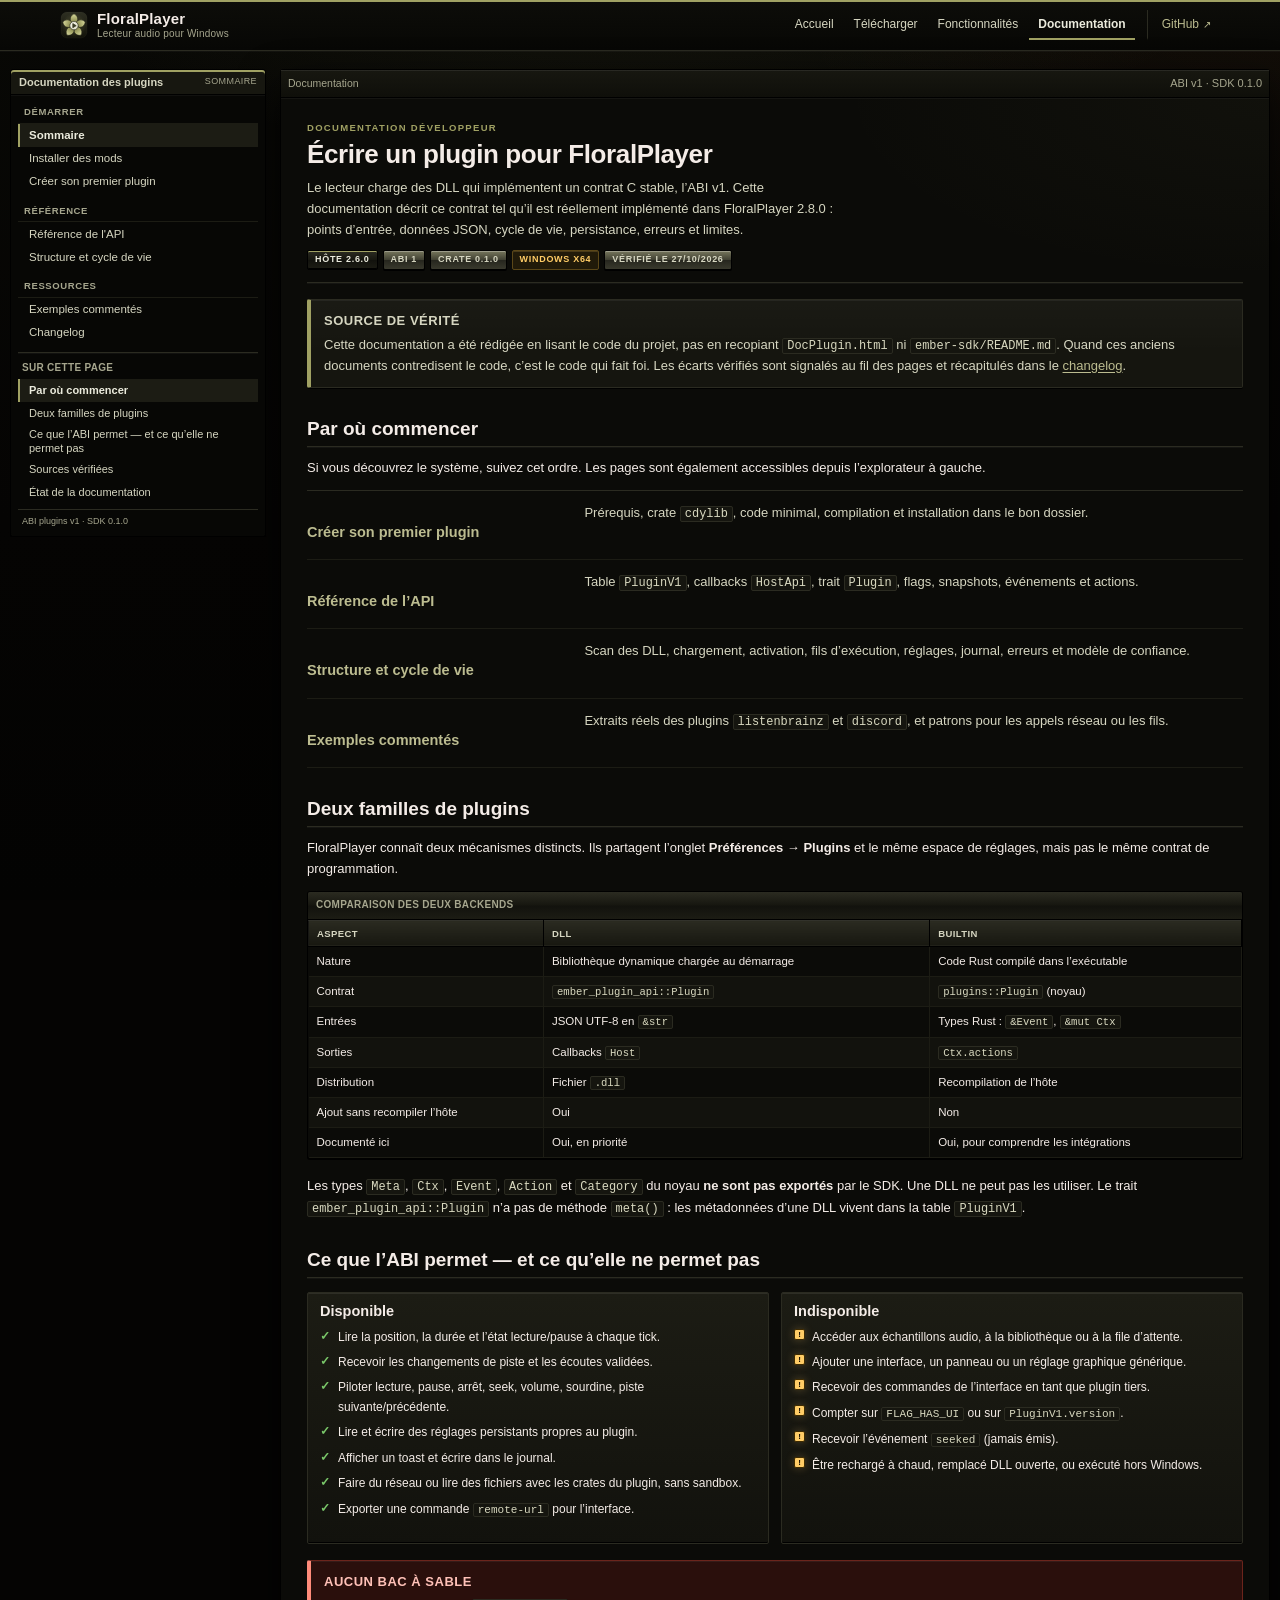
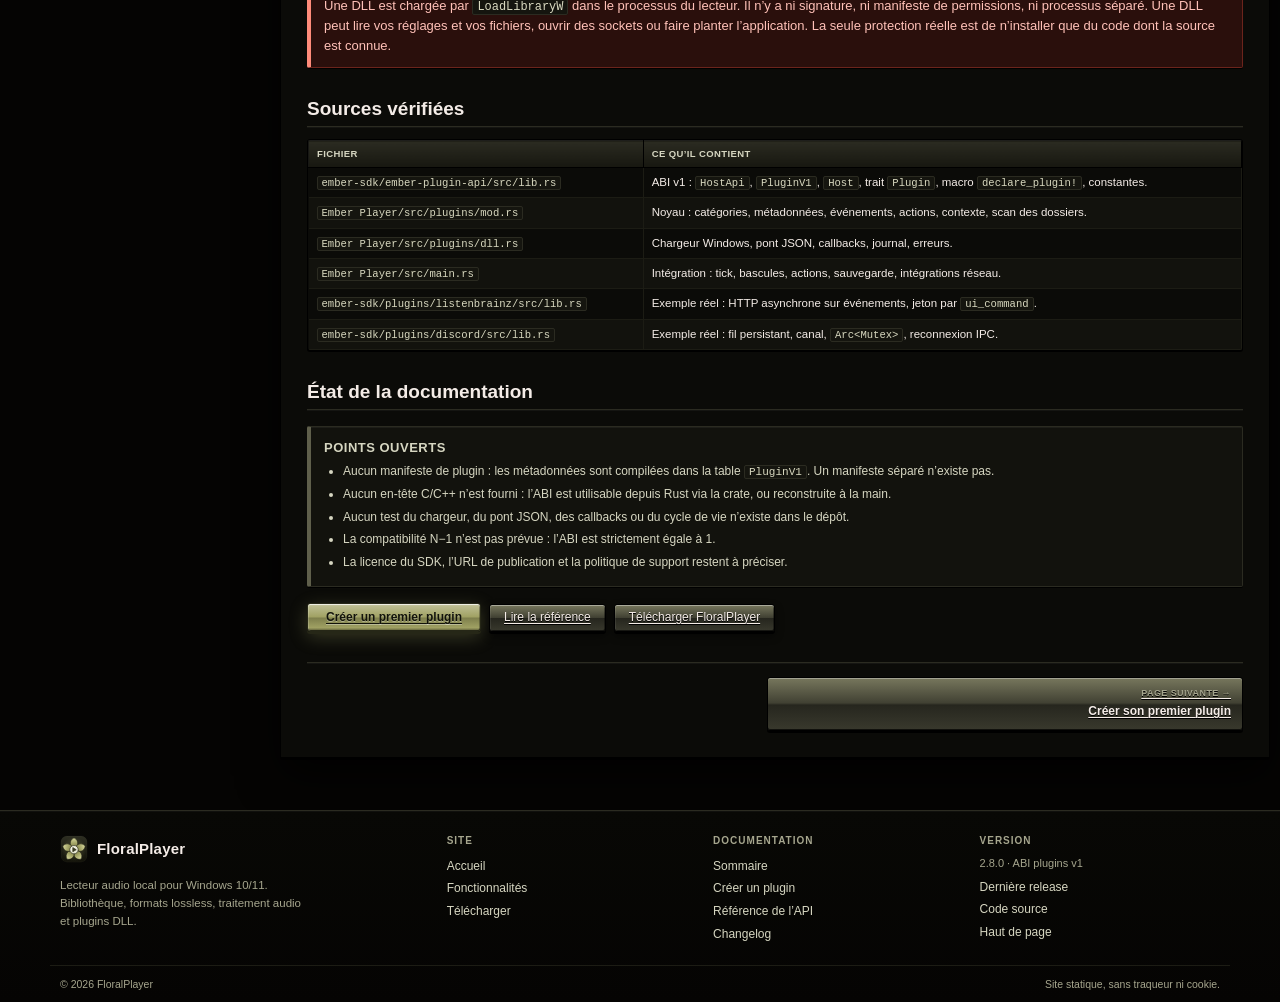
==== commit 783f9e80: "Site : version 2.8.0 (manifeste de mise à jour, liens de téléchargement, nouveautés) Co-Authored-By:" ====
--- a/docs/index.html
+++ b/docs/index.html
@@ -45,7 +45,7 @@
           <p class="doc-lede">
             Le lecteur charge des DLL qui implémentent un contrat C stable, l’ABI v1.
             Cette documentation décrit ce contrat tel qu’il est réellement implémenté dans
-            FloralPlayer <span data-version>2.7.0</span> : points d’entrée, données JSON,
+            FloralPlayer <span data-version>2.8.0</span> : points d’entrée, données JSON,
             cycle de vie, persistance, erreurs et limites.
           </p>
 
